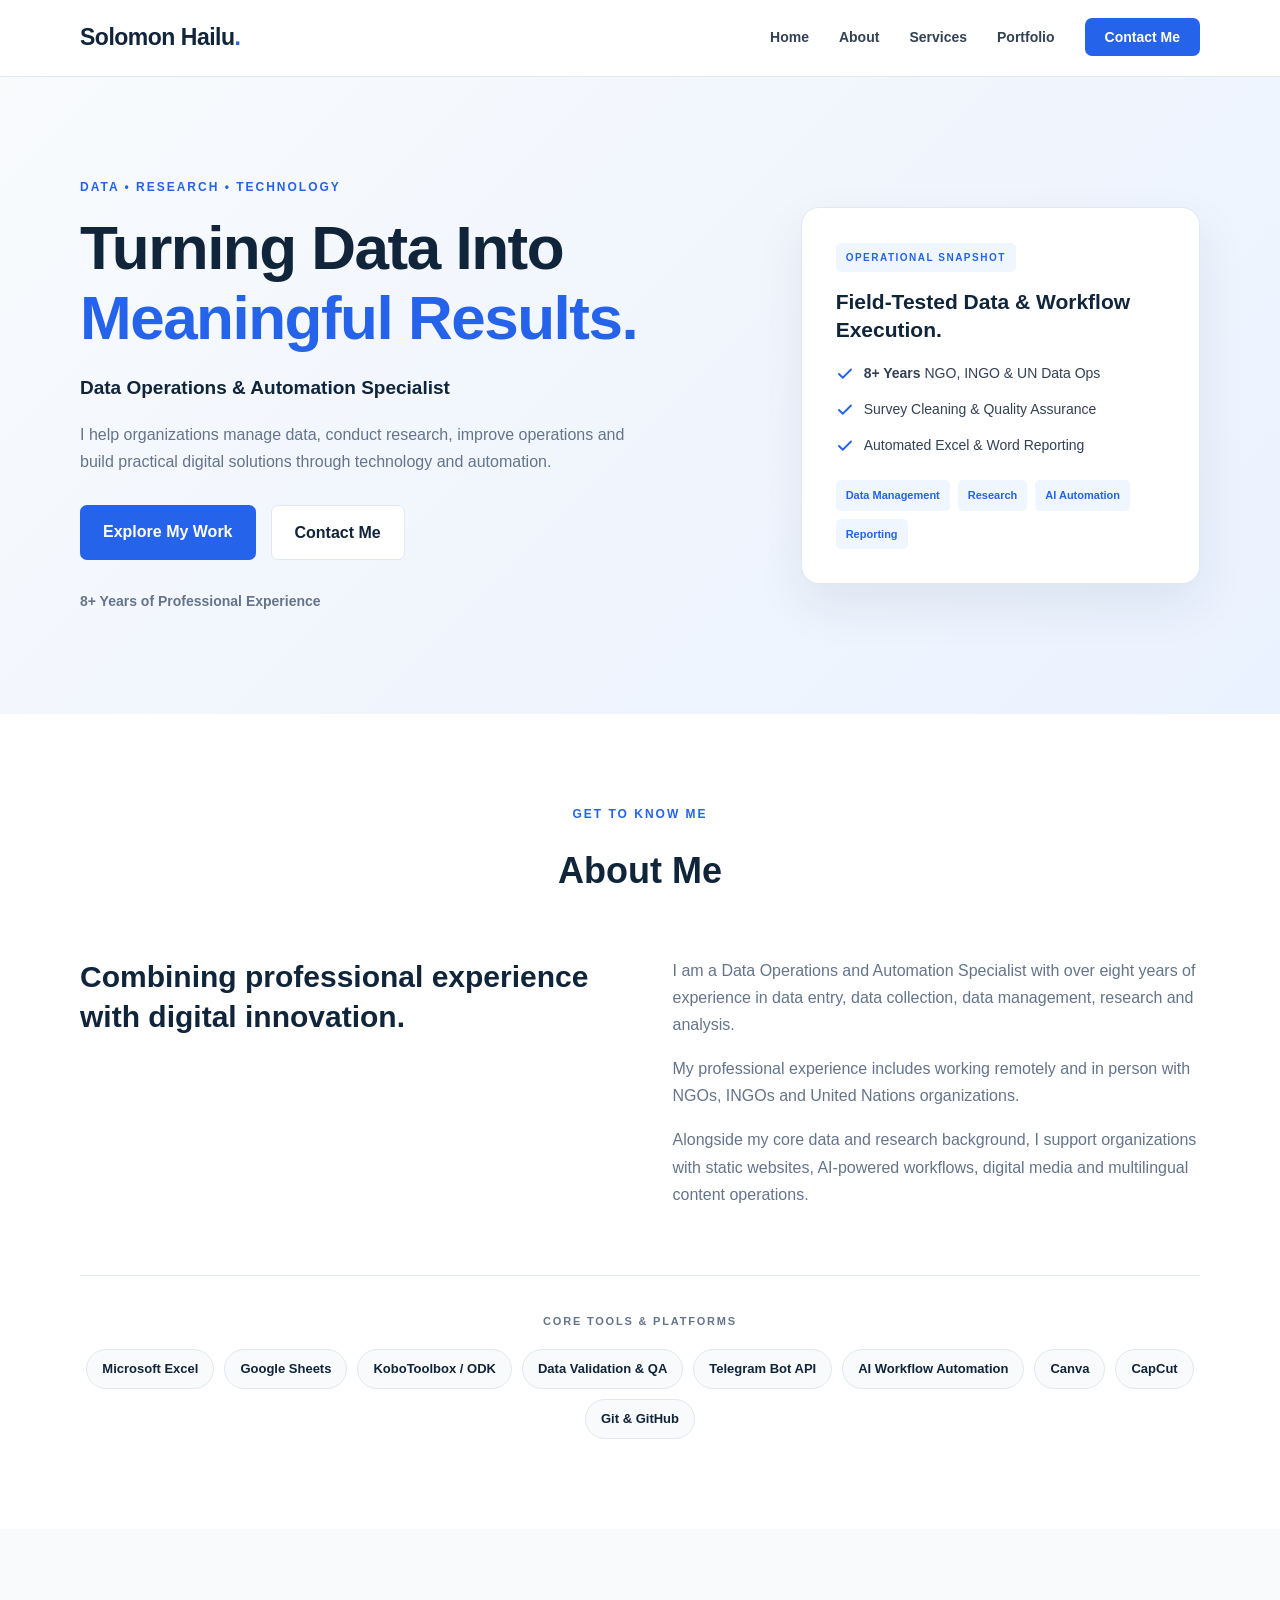
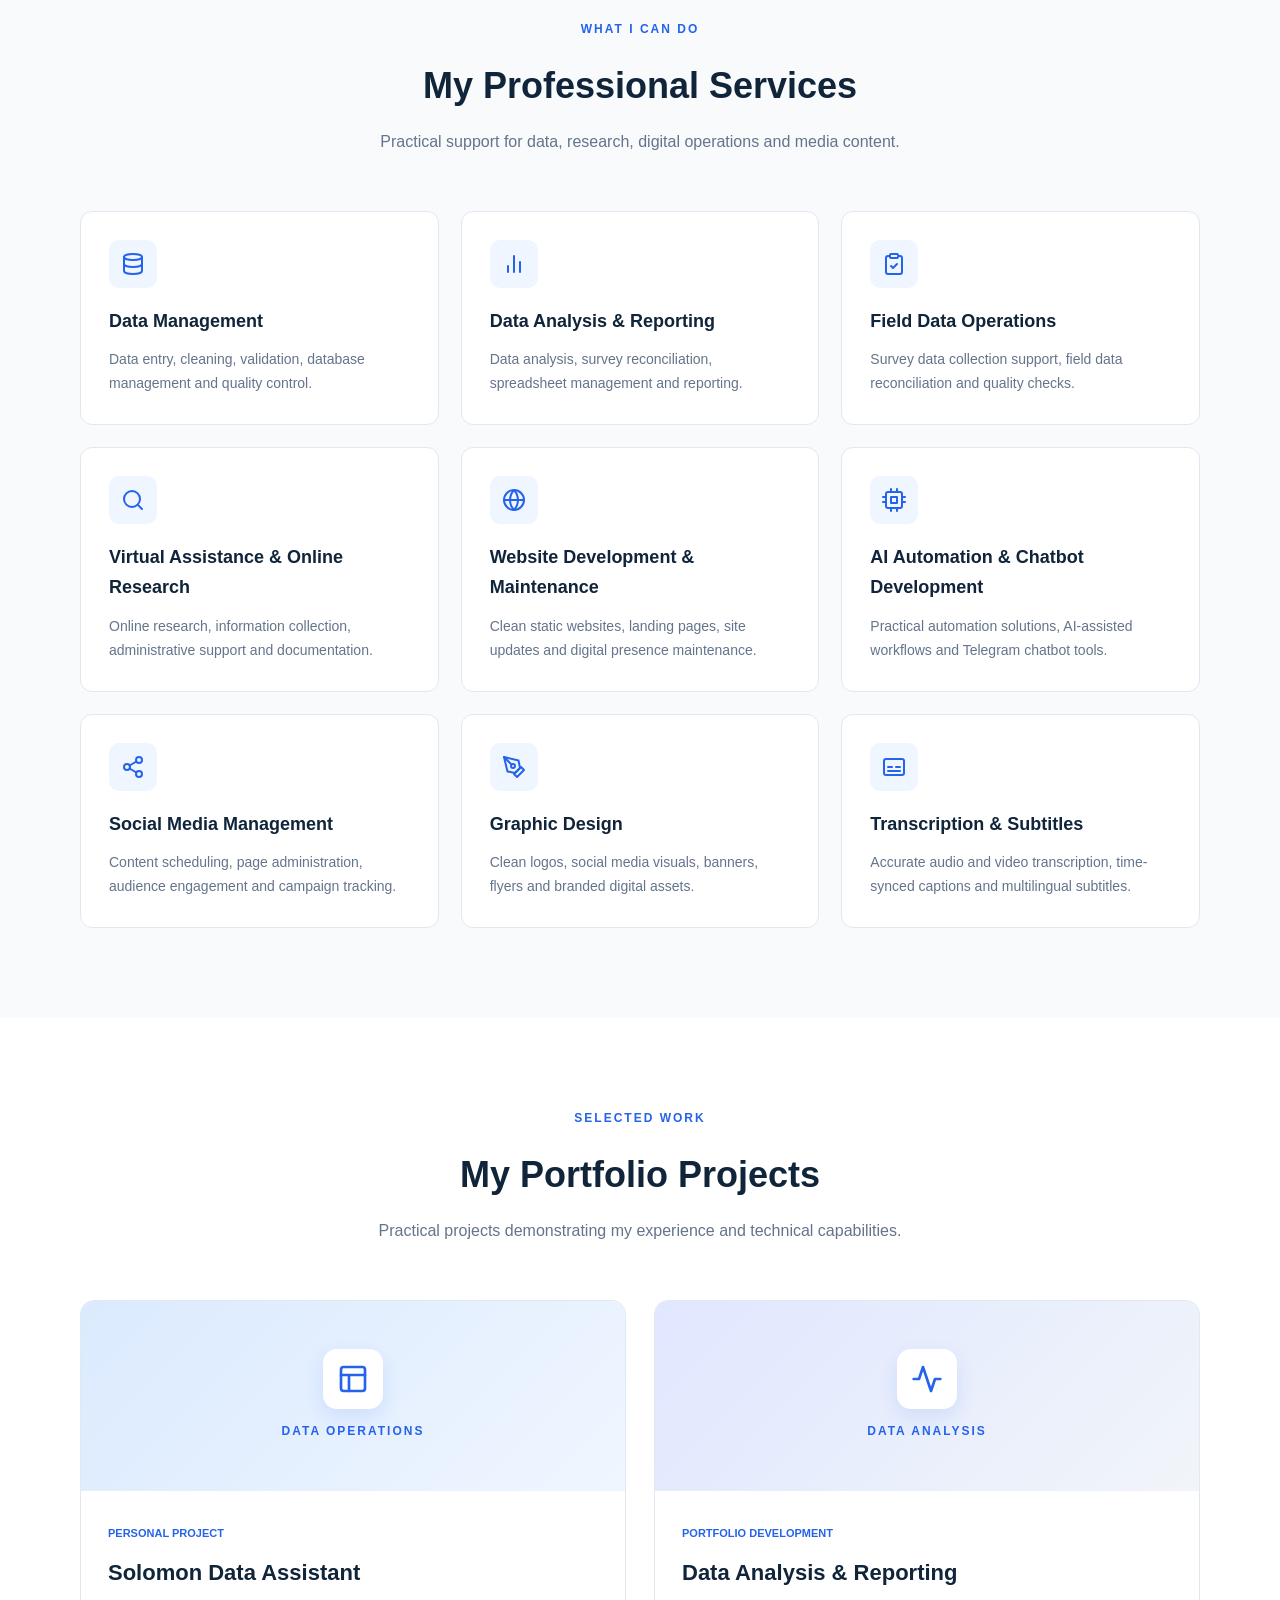
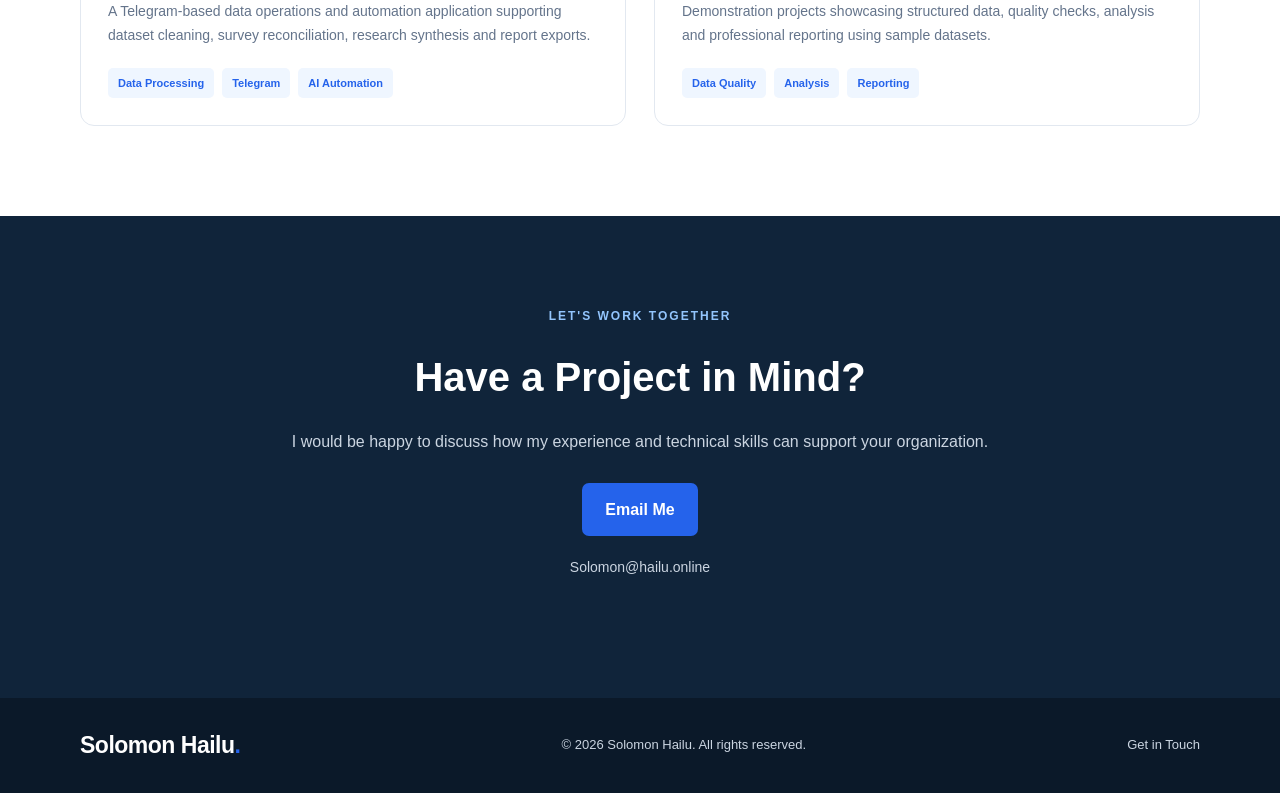
==== index.html @ 4f54c9e9 "Update brand logo to Solomon Hailu and expand Services to 3x3 grid" ====
<!DOCTYPE html>
<html lang="en">
<head>
    <meta charset="UTF-8">
    <meta name="viewport" content="width=device-width, initial-scale=1.0">

    <meta name="description" content="Professional portfolio of Solomon Hailu, a Data Operations and Automation Specialist with over 8 years of experience in data management, research, analysis and automation.">

    <title>Solomon Hailu | Data Operations &amp; Automation Specialist</title>

    <link rel="stylesheet" href="style.css">
</head>

<body>

    <!-- Navigation -->
    <header class="header">
        <nav class="navbar container">
            <a href="#home" class="logo">Solomon Hailu<span>.</span></a>

            <ul class="nav-links">
                <li><a href="#home">Home</a></li>
                <li><a href="#about">About</a></li>
                <li><a href="#services">Services</a></li>
                <li><a href="#portfolio">Portfolio</a></li>
                <li><a href="#contact" class="nav-contact">Contact Me</a></li>
            </ul>
        </nav>
    </header>

    <main>

        <!-- Hero Section -->
        <section id="home" class="hero">
            <div class="container hero-content">

                <div class="hero-text">
                    <p class="eyebrow">DATA • RESEARCH • TECHNOLOGY</p>

                    <h1>
                        Turning Data Into
                        <span>Meaningful Results.</span>
                    </h1>

                    <h2>Data Operations &amp; Automation Specialist</h2>

                    <p class="hero-description">
                        I help organizations manage data, conduct research,
                        improve operations and build practical digital
                        solutions through technology and automation.
                    </p>

                    <div class="hero-buttons">
                        <a href="#portfolio" class="btn btn-primary">
                            Explore My Work
                        </a>

                        <a href="#contact" class="btn btn-outline">
                            Contact Me
                        </a>
                    </div>

                    <p class="experience-note">
                        8+ Years of Professional Experience
                    </p>
                </div>

                <div class="hero-card">
                    <div class="hero-card-badge">OPERATIONAL SNAPSHOT</div>
                    <h3>Field-Tested Data &amp; Workflow Execution.</h3>

                    <ul class="hero-highlights">
                        <li>
                            <svg width="18" height="18" viewBox="0 0 24 24" fill="none" stroke="currentColor" stroke-width="2.5" stroke-linecap="round" stroke-linejoin="round"><polyline points="20 6 9 17 4 12"></polyline></svg>
                            <span><strong>8+ Years</strong> NGO, INGO &amp; UN Data Ops</span>
                        </li>
                        <li>
                            <svg width="18" height="18" viewBox="0 0 24 24" fill="none" stroke="currentColor" stroke-width="2.5" stroke-linecap="round" stroke-linejoin="round"><polyline points="20 6 9 17 4 12"></polyline></svg>
                            <span>Survey Cleaning &amp; Quality Assurance</span>
                        </li>
                        <li>
                            <svg width="18" height="18" viewBox="0 0 24 24" fill="none" stroke="currentColor" stroke-width="2.5" stroke-linecap="round" stroke-linejoin="round"><polyline points="20 6 9 17 4 12"></polyline></svg>
                            <span>Automated Excel &amp; Word Reporting</span>
                        </li>
                    </ul>

                    <div class="hero-card-tags">
                        <span>Data Management</span>
                        <span>Research</span>
                        <span>AI Automation</span>
                        <span>Reporting</span>
                    </div>
                </div>

            </div>
        </section>

        <!-- About Section -->
        <section id="about" class="section">
            <div class="container">

                <div class="section-heading">
                    <p class="eyebrow">GET TO KNOW ME</p>
                    <h2>About Me</h2>
                </div>

                <div class="about-content">
                    <div>
                        <h3>
                            Combining professional experience
                            with digital innovation.
                        </h3>
                    </div>

                    <div>
                        <p>
                            I am a Data Operations and Automation Specialist
                            with over eight years of experience in data entry,
                            data collection, data management, research and
                            analysis.
                        </p>

                        <p>
                            My professional experience includes working
                            remotely and in person with NGOs, INGOs and
                            United Nations organizations.
                        </p>

                        <p>
                            Alongside my core data and research background,
                            I support organizations with static websites,
                            AI-powered workflows, digital media and
                            multilingual content operations.
                        </p>
                    </div>
                </div>

                <!-- Tools & Platforms Strip -->
                <div class="tools-strip">
                    <p class="tools-label">CORE TOOLS &amp; PLATFORMS</p>
                    <div class="tools-list">
                        <span>Microsoft Excel</span>
                        <span>Google Sheets</span>
                        <span>KoboToolbox / ODK</span>
                        <span>Data Validation &amp; QA</span>
                        <span>Telegram Bot API</span>
                        <span>AI Workflow Automation</span>
                        <span>Canva</span>
                        <span>CapCut</span>
                        <span>Git &amp; GitHub</span>
                    </div>
                </div>

            </div>
        </section>

        <!-- Services Section -->
        <section id="services" class="section section-light">
            <div class="container">

                <div class="section-heading">
                    <p class="eyebrow">WHAT I CAN DO</p>
                    <h2>My Professional Services</h2>
                    <p>
                        Practical support for data, research,
                        digital operations and media content.
                    </p>
                </div>

                <div class="services-grid">

                    <!-- Row 1: Core Data & Field Operations -->
                    <article class="service-card">
                        <div class="service-icon">
                            <svg width="24" height="24" viewBox="0 0 24 24" fill="none" stroke="currentColor" stroke-width="2" stroke-linecap="round" stroke-linejoin="round"><ellipse cx="12" cy="5" rx="9" ry="3"></ellipse><path d="M21 12c0 1.66-4 3-9 3s-9-1.34-9-3"></path><path d="M3 5v14c0 1.66 4 3 9 3s9-1.34 9-3V5"></path></svg>
                        </div>
                        <h3>Data Management</h3>
                        <p>
                            Data entry, cleaning, validation,
                            database management and quality control.
                        </p>
                    </article>

                    <article class="service-card">
                        <div class="service-icon">
                            <svg width="24" height="24" viewBox="0 0 24 24" fill="none" stroke="currentColor" stroke-width="2" stroke-linecap="round" stroke-linejoin="round"><line x1="18" y1="20" x2="18" y2="10"></line><line x1="12" y1="20" x2="12" y2="4"></line><line x1="6" y1="20" x2="6" y2="14"></line></svg>
                        </div>
                        <h3>Data Analysis &amp; Reporting</h3>
                        <p>
                            Data analysis, survey reconciliation,
                            spreadsheet management and reporting.
                        </p>
                    </article>

                    <article class="service-card">
                        <div class="service-icon">
                            <svg width="24" height="24" viewBox="0 0 24 24" fill="none" stroke="currentColor" stroke-width="2" stroke-linecap="round" stroke-linejoin="round"><path d="M16 4h2a2 2 0 0 1 2 2v14a2 2 0 0 1-2 2H6a2 2 0 0 1-2-2V6a2 2 0 0 1 2-2h2"></path><rect x="8" y="2" width="8" height="4" rx="1" ry="1"></rect><path d="M9 14l2 2 4-4"></path></svg>
                        </div>
                        <h3>Field Data Operations</h3>
                        <p>
                            Survey data collection support,
                            field data reconciliation and quality checks.
                        </p>
                    </article>

                    <!-- Row 2: Virtual Operations, Web & AI -->
                    <article class="service-card">
                        <div class="service-icon">
                            <svg width="24" height="24" viewBox="0 0 24 24" fill="none" stroke="currentColor" stroke-width="2" stroke-linecap="round" stroke-linejoin="round"><circle cx="11" cy="11" r="8"></circle><line x1="21" y1="21" x2="16.65" y2="16.65"></line></svg>
                        </div>
                        <h3>Virtual Assistance &amp; Online Research</h3>
                        <p>
                            Online research, information collection,
                            administrative support and documentation.
                        </p>
                    </article>

                    <article class="service-card">
                        <div class="service-icon">
                            <svg width="24" height="24" viewBox="0 0 24 24" fill="none" stroke="currentColor" stroke-width="2" stroke-linecap="round" stroke-linejoin="round"><circle cx="12" cy="12" r="10"></circle><line x1="2" y1="12" x2="22" y2="12"></line><path d="M12 2a15.3 15.3 0 0 1 4 10 15.3 15.3 0 0 1-4 10 15.3 15.3 0 0 1-4-10 15.3 15.3 0 0 1 4-10z"></path></svg>
                        </div>
                        <h3>Website Development &amp; Maintenance</h3>
                        <p>
                            Clean static websites, landing pages,
                            site updates and digital presence maintenance.
                        </p>
                    </article>

                    <article class="service-card">
                        <div class="service-icon">
                            <svg width="24" height="24" viewBox="0 0 24 24" fill="none" stroke="currentColor" stroke-width="2" stroke-linecap="round" stroke-linejoin="round"><rect x="4" y="4" width="16" height="16" rx="2" ry="2"></rect><rect x="9" y="9" width="6" height="6"></rect><line x1="9" y1="1" x2="9" y2="4"></line><line x1="15" y1="1" x2="15" y2="4"></line><line x1="9" y1="20" x2="9" y2="23"></line><line x1="15" y1="20" x2="15" y2="23"></line><line x1="20" y1="9" x2="23" y2="9"></line><line x1="20" y1="14" x2="23" y2="14"></line><line x1="1" y1="9" x2="4" y2="9"></line><line x1="1" y1="14" x2="4" y2="14"></line></svg>
                        </div>
                        <h3>AI Automation &amp; Chatbot Development</h3>
                        <p>
                            Practical automation solutions,
                            AI-assisted workflows and Telegram chatbot tools.
                        </p>
                    </article>

                    <!-- Row 3: Digital Content & Media Support -->
                    <article class="service-card">
                        <div class="service-icon">
                            <svg width="24" height="24" viewBox="0 0 24 24" fill="none" stroke="currentColor" stroke-width="2" stroke-linecap="round" stroke-linejoin="round"><circle cx="18" cy="5" r="3"></circle><circle cx="6" cy="12" r="3"></circle><circle cx="18" cy="19" r="3"></circle><line x1="8.59" y1="13.51" x2="15.42" y2="17.49"></line><line x1="15.41" y1="6.51" x2="8.59" y2="10.49"></line></svg>
                        </div>
                        <h3>Social Media Management</h3>
                        <p>
                            Content scheduling, page administration,
                            audience engagement and campaign tracking.
                        </p>
                    </article>

                    <article class="service-card">
                        <div class="service-icon">
                            <svg width="24" height="24" viewBox="0 0 24 24" fill="none" stroke="currentColor" stroke-width="2" stroke-linecap="round" stroke-linejoin="round"><path d="M12 19l7-7 3 3-7 7-3-3z"></path><path d="M18 13l-1.5-7.5L2 2l3.5 14.5L13 18l5-5z"></path><path d="M2 2l7.586 7.586"></path><circle cx="11" cy="11" r="2"></circle></svg>
                        </div>
                        <h3>Graphic Design</h3>
                        <p>
                            Clean logos, social media visuals, banners,
                            flyers and branded digital assets.
                        </p>
                    </article>

                    <article class="service-card">
                        <div class="service-icon">
                            <svg width="24" height="24" viewBox="0 0 24 24" fill="none" stroke="currentColor" stroke-width="2" stroke-linecap="round" stroke-linejoin="round"><rect x="2" y="4" width="20" height="16" rx="2" ry="2"></rect><line x1="6" y1="12" x2="10" y2="12"></line><line x1="14" y1="12" x2="18" y2="12"></line><line x1="6" y1="16" x2="18" y2="16"></line></svg>
                        </div>
                        <h3>Transcription &amp; Subtitles</h3>
                        <p>
                            Accurate audio and video transcription,
                            time-synced captions and multilingual subtitles.
                        </p>
                    </article>

                </div>
            </div>
        </section>

        <!-- Portfolio Section -->
        <section id="portfolio" class="section">
            <div class="container">

                <div class="section-heading">
                    <p class="eyebrow">SELECTED WORK</p>
                    <h2>My Portfolio Projects</h2>
                    <p>
                        Practical projects demonstrating my
                        experience and technical capabilities.
                    </p>
                </div>

                <div class="portfolio-grid">

                    <article class="project-card">
                        <div class="project-visual">
                            <div class="project-visual-icon">
                                <svg width="32" height="32" viewBox="0 0 24 24" fill="none" stroke="currentColor" stroke-width="2" stroke-linecap="round" stroke-linejoin="round"><rect x="3" y="3" width="18" height="18" rx="2" ry="2"></rect><line x1="3" y1="9" x2="21" y2="9"></line><line x1="9" y1="21" x2="9" y2="9"></line></svg>
                            </div>
                            <p>DATA OPERATIONS</p>
                        </div>

                        <div class="project-info">
                            <span class="project-category">
                                Personal Project
                            </span>

                            <h3>Solomon Data Assistant</h3>

                            <p>
                                A Telegram-based data operations and
                                automation application supporting
                                dataset cleaning, survey reconciliation,
                                research synthesis and report exports.
                            </p>

                            <div class="project-tags">
                                <span>Data Processing</span>
                                <span>Telegram</span>
                                <span>AI Automation</span>
                            </div>
                        </div>
                    </article>

                    <article class="project-card">
                        <div class="project-visual project-visual-alt">
                            <div class="project-visual-icon">
                                <svg width="32" height="32" viewBox="0 0 24 24" fill="none" stroke="currentColor" stroke-width="2" stroke-linecap="round" stroke-linejoin="round"><polyline points="22 12 18 12 15 21 9 3 6 12 2 12"></polyline></svg>
                            </div>
                            <p>DATA ANALYSIS</p>
                        </div>

                        <div class="project-info">
                            <span class="project-category">
                                Portfolio Development
                            </span>

                            <h3>Data Analysis &amp; Reporting</h3>

                            <p>
                                Demonstration projects showcasing
                                structured data, quality checks,
                                analysis and professional reporting
                                using sample datasets.
                            </p>

                            <div class="project-tags">
                                <span>Data Quality</span>
                                <span>Analysis</span>
                                <span>Reporting</span>
                            </div>
                        </div>
                    </article>

                </div>
            </div>
        </section>

        <!-- Contact Section -->
        <section id="contact" class="contact-section">
            <div class="container contact-content">

                <p class="eyebrow">LET'S WORK TOGETHER</p>

                <h2>Have a Project in Mind?</h2>

                <p>
                    I would be happy to discuss how my experience
                    and technical skills can support your organization.
                </p>

                <a href="mailto:Solomon@hailu.online"
                   class="btn btn-primary">
                    Email Me
                </a>

                <p class="contact-email">
                    Solomon@hailu.online
                </p>

            </div>
        </section>

    </main>

    <!-- Footer -->
    <footer class="footer">
        <div class="container footer-content">

            <a href="#home" class="logo">Solomon Hailu<span>.</span></a>

            <p>
                © <span id="year"></span>
                Solomon Hailu. All rights reserved.
            </p>

            <a href="mailto:Solomon@hailu.online">
                Get in Touch
            </a>

        </div>
    </footer>

    <script src="script.js"></script>

</body>
</html>
---- style.css ----
/* =========================================
   SOLOMON HAILU - PROFESSIONAL PORTFOLIO
   ========================================= */

:root {
    --navy: #10243a;
    --blue: #2563eb;
    --light-blue: #eff6ff;
    --white: #ffffff;
    --background: #f8fafc;
    --text: #334155;
    --muted: #64748b;
    --border: #e2e8f0;
}

* {
    margin: 0;
    padding: 0;
    box-sizing: border-box;
}

html {
    scroll-behavior: smooth;
}

body {
    font-family: Arial, Helvetica, sans-serif;
    background: var(--white);
    color: var(--text);
    line-height: 1.7;
}

a {
    text-decoration: none;
    color: inherit;
}

.container {
    width: min(1120px, 90%);
    margin: auto;
}

/* Navigation */

.header {
    background: var(--white);
    border-bottom: 1px solid var(--border);
    position: sticky;
    top: 0;
    z-index: 100;
}

.navbar {
    min-height: 76px;
    display: flex;
    align-items: center;
    justify-content: space-between;
}

.logo {
    font-size: 23px; letter-spacing: -0.5px; white-space: nowrap;
    font-weight: 800;
    color: var(--navy);
}

.logo span {
    color: var(--blue);
}

.nav-links {
    display: flex;
    align-items: center;
    gap: 30px;
    list-style: none;
    font-size: 14px;
    font-weight: 600;
}

.nav-links a:hover {
    color: var(--blue);
}

.nav-contact {
    background: var(--blue);
    color: white !important;
    padding: 11px 20px;
    border-radius: 7px;
}

/* Hero */

.hero {
    background: linear-gradient(135deg, #f8fafc, #eaf2ff);
    padding: 100px 0;
}

.hero-content {
    display: grid;
    grid-template-columns: 1.25fr 0.75fr;
    align-items: center;
    gap: 55px;
}

.eyebrow {
    color: var(--blue);
    font-size: 12px;
    font-weight: 800;
    letter-spacing: 2px;
    margin-bottom: 16px;
}

.hero h1 {
    font-size: clamp(40px, 5vw, 62px);
    line-height: 1.12;
    color: var(--navy);
    margin-bottom: 20px;
    letter-spacing: -1.5px;
}

.hero h1 span {
    color: var(--blue);
    display: block;
}

.hero h2 {
    font-size: 19px;
    color: var(--navy);
    margin-bottom: 16px;
}

.hero-description {
    max-width: 570px;
    color: var(--muted);
    font-size: 16px;
}

.hero-buttons {
    display: flex;
    gap: 15px;
    margin: 30px 0;
    flex-wrap: wrap;
}

.btn {
    display: inline-block;
    padding: 13px 23px;
    border-radius: 7px;
    font-weight: 700;
    transition: 0.2s;
}

.btn-primary {
    background: var(--blue);
    color: white;
}

.btn-primary:hover {
    background: #1d4ed8;
    transform: translateY(-2px);
}

.btn-outline {
    border: 1px solid var(--border);
    color: var(--navy);
    background: white;
}

.btn-outline:hover {
    border-color: var(--blue);
    color: var(--blue);
}

.experience-note {
    color: var(--muted);
    font-size: 14px;
    font-weight: 700;
}

.hero-card {
    background: white;
    border: 1px solid var(--border);
    border-radius: 18px;
    padding: 34px;
    box-shadow: 0 20px 50px rgba(15, 35, 60, 0.08);
}

.hero-card-badge {
    display: inline-block;
    background: var(--light-blue);
    color: var(--blue);
    font-size: 10px;
    font-weight: 800;
    letter-spacing: 1.5px;
    padding: 6px 10px;
    border-radius: 5px;
    margin-bottom: 16px;
}

.hero-card h3 {
    color: var(--navy);
    font-size: 21px;
    line-height: 1.35;
    margin-bottom: 18px;
}

.hero-highlights {
    list-style: none;
    margin-bottom: 22px;
    display: flex;
    flex-direction: column;
    gap: 12px;
}

.hero-highlights li {
    display: flex;
    align-items: center;
    gap: 10px;
    font-size: 14px;
    color: var(--text);
}

.hero-highlights svg {
    color: var(--blue);
    flex-shrink: 0;
}

.hero-card-tags,
.project-tags {
    display: flex;
    gap: 8px;
    flex-wrap: wrap;
}

.hero-card-tags span,
.project-tags span {
    background: var(--light-blue);
    color: var(--blue);
    padding: 6px 10px;
    border-radius: 5px;
    font-size: 11px;
    font-weight: 700;
}

/* General sections */

.section {
    padding: 90px 0;
}

.section-light {
    background: var(--background);
}

.section-heading {
    text-align: center;
    max-width: 650px;
    margin: 0 auto 55px;
}

.section-heading h2 {
    color: var(--navy);
    font-size: 36px;
    margin-bottom: 12px;
}

.section-heading > p:last-child {
    color: var(--muted);
}

/* About & Tools Strip */

.about-content {
    display: grid;
    grid-template-columns: 1fr 1fr;
    gap: 65px;
}

.about-content h3 {
    color: var(--navy);
    font-size: 30px;
    line-height: 1.35;
}

.about-content p {
    color: var(--muted);
    margin-bottom: 17px;
}

.tools-strip {
    margin-top: 50px;
    padding-top: 36px;
    border-top: 1px solid var(--border);
    text-align: center;
}

.tools-label {
    color: var(--muted);
    font-size: 11px;
    font-weight: 800;
    letter-spacing: 1.8px;
    margin-bottom: 18px;
}

.tools-list {
    display: flex;
    justify-content: center;
    flex-wrap: wrap;
    gap: 10px;
}

.tools-list span {
    background: var(--background);
    border: 1px solid var(--border);
    color: var(--navy);
    font-size: 13px;
    font-weight: 600;
    padding: 8px 15px;
    border-radius: 999px;
}

/* Services */

.services-grid {
    display: grid;
    grid-template-columns: repeat(3, 1fr);
    gap: 22px;
}

.service-card {
    background: white;
    border: 1px solid var(--border);
    border-radius: 12px;
    padding: 28px;
    transition: 0.25s;
}

.service-card:hover {
    transform: translateY(-5px);
    box-shadow: 0 12px 30px rgba(15, 35, 60, 0.07);
    border-color: #bfdbfe;
}

.service-icon {
    width: 48px;
    height: 48px;
    border-radius: 10px;
    background: var(--light-blue);
    color: var(--blue);
    display: flex;
    align-items: center;
    justify-content: center;
    margin-bottom: 18px;
}

.service-card h3 {
    color: var(--navy);
    font-size: 18px;
    margin-bottom: 12px;
}

.service-card p {
    color: var(--muted);
    font-size: 14px;
}

/* Portfolio */

.portfolio-grid {
    display: grid;
    grid-template-columns: repeat(2, 1fr);
    gap: 28px;
}

.project-card {
    border: 1px solid var(--border);
    border-radius: 14px;
    overflow: hidden;
    background: white;
    transition: 0.25s;
}

.project-card:hover {
    transform: translateY(-5px);
    box-shadow: 0 15px 35px rgba(15, 35, 60, 0.08);
}

.project-visual {
    min-height: 190px;
    background: linear-gradient(135deg, #dbeafe, #eff6ff);
    display: flex;
    align-items: center;
    justify-content: center;
    flex-direction: column;
    gap: 12px;
    color: var(--blue);
}

.project-visual-icon {
    width: 60px;
    height: 60px;
    border-radius: 14px;
    background: white;
    color: var(--blue);
    display: flex;
    align-items: center;
    justify-content: center;
    box-shadow: 0 8px 20px rgba(37, 99, 235, 0.12);
}

.project-visual p {
    font-size: 12px;
    font-weight: 800;
    letter-spacing: 2px;
}

.project-visual-alt {
    background: linear-gradient(135deg, #e0e7ff, #f1f5f9);
}

.project-info {
    padding: 27px;
}

.project-category {
    color: var(--blue);
    font-size: 11px;
    font-weight: 800;
    text-transform: uppercase;
}

.project-info h3 {
    color: var(--navy);
    font-size: 22px;
    margin: 9px 0;
}

.project-info > p {
    color: var(--muted);
    font-size: 14px;
    margin-bottom: 20px;
}

/* Contact */

.contact-section {
    background: var(--navy);
    padding: 90px 0;
    text-align: center;
}

.contact-content {
    max-width: 700px;
}

.contact-section h2 {
    color: white;
    font-size: 40px;
    margin-bottom: 17px;
}

.contact-section .eyebrow {
    color: #93c5fd;
}

.contact-section p:not(.eyebrow) {
    color: #cbd5e1;
    margin-bottom: 28px;
}

.contact-email {
    margin-top: 20px;
    font-size: 14px;
}

/* Footer */

.footer {
    background: #0b1929;
    padding: 28px 0;
    color: #cbd5e1;
}

.footer-content {
    display: flex;
    align-items: center;
    justify-content: space-between;
    gap: 20px;
    flex-wrap: wrap;
}

.footer .logo {
    color: white;
}

.footer p,
.footer a:not(.logo) {
    font-size: 13px;
}

/* Responsive design */

@media (max-width: 850px) {

    .hero-content {
        grid-template-columns: 1fr;
        gap: 40px;
    }

    .about-content {
        grid-template-columns: 1fr;
        gap: 25px;
    }

    .services-grid {
        grid-template-columns: repeat(2, 1fr);
    }

}

@media (max-width: 600px) {

    .navbar {
        flex-direction: column;
        padding: 18px 0;
        gap: 15px;
    }

    .nav-links {
        gap: 14px;
        flex-wrap: wrap;
        justify-content: center;
        font-size: 12px;
    }

    .hero {
        padding: 70px 0;
    }

    .hero h1 {
        font-size: 42px;
    }

    .hero-card {
        padding: 25px;
    }

    .section {
        padding: 65px 0;
    }

    .section-heading h2 {
        font-size: 29px;
    }

    .services-grid,
    .portfolio-grid {
        grid-template-columns: 1fr;
    }

    .contact-section h2 {
        font-size: 31px;
    }

    .footer-content {
        flex-direction: column;
        text-align: center;
    }

}
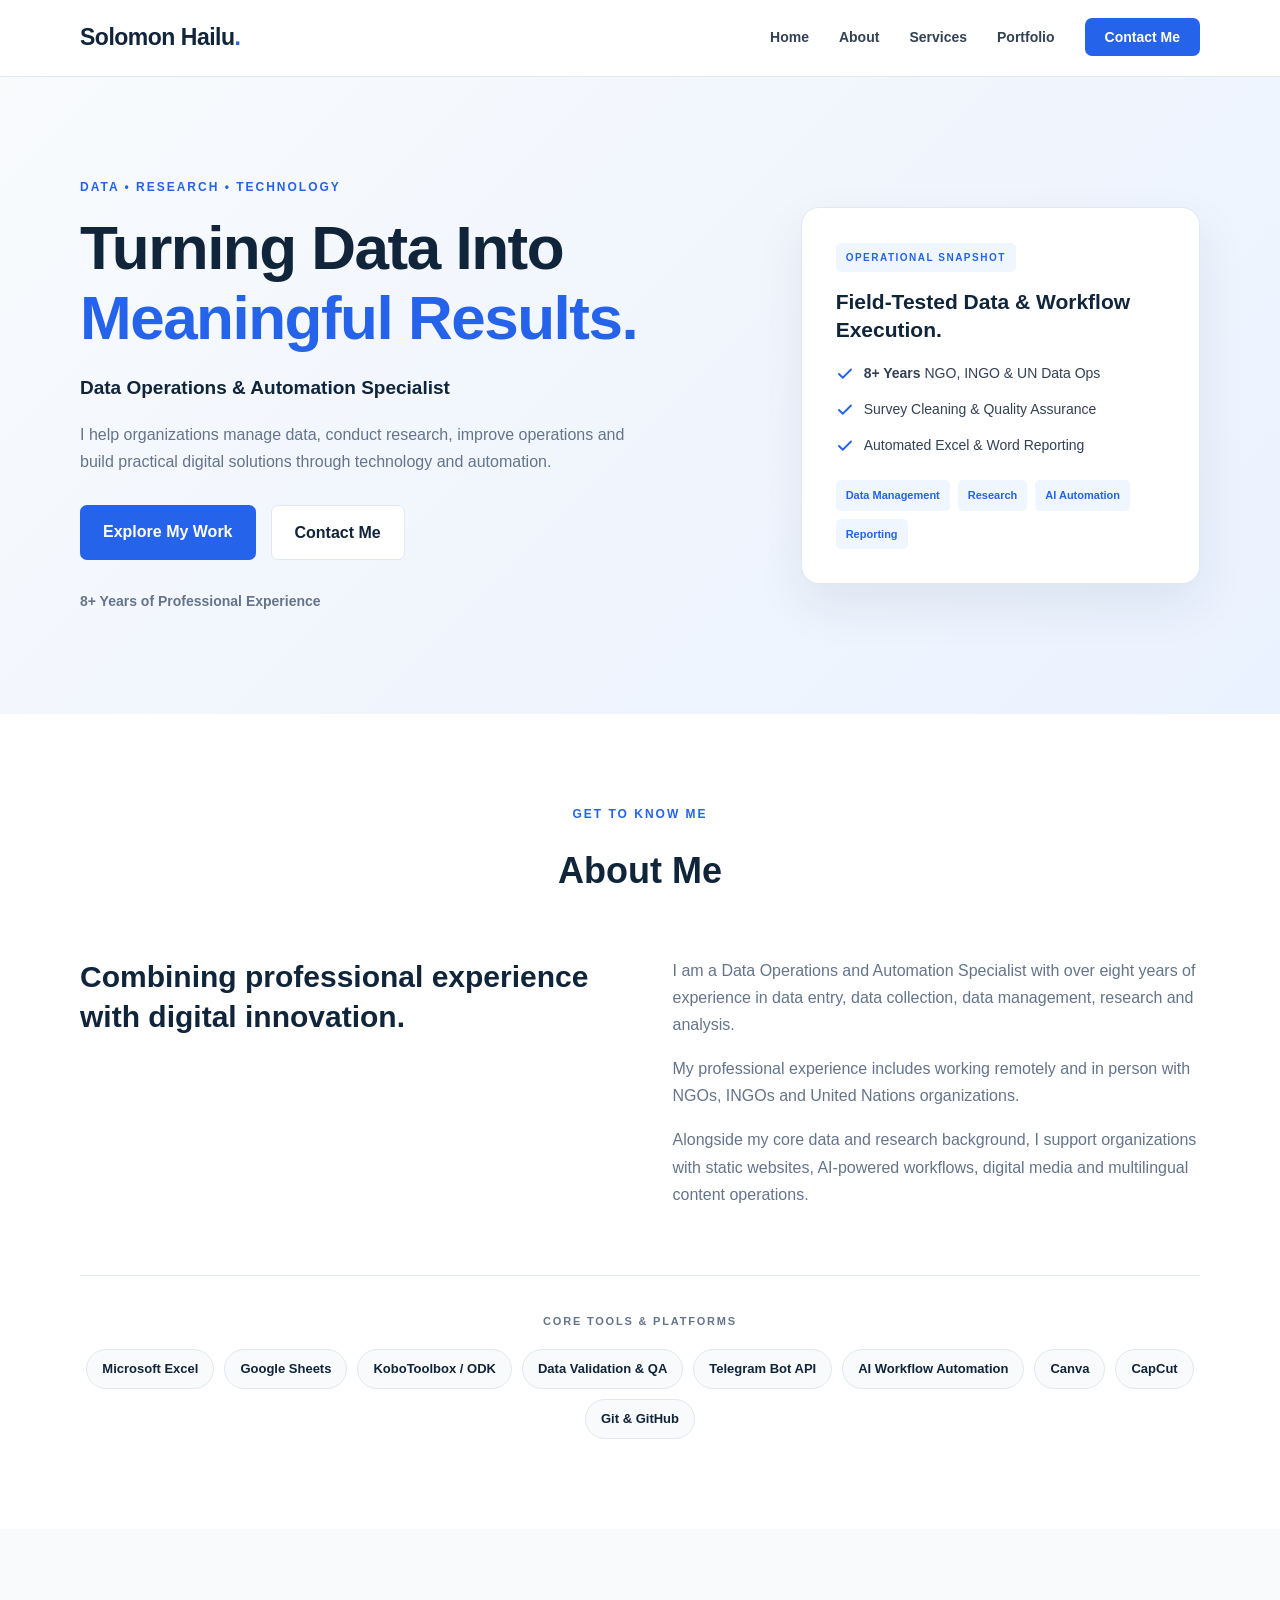
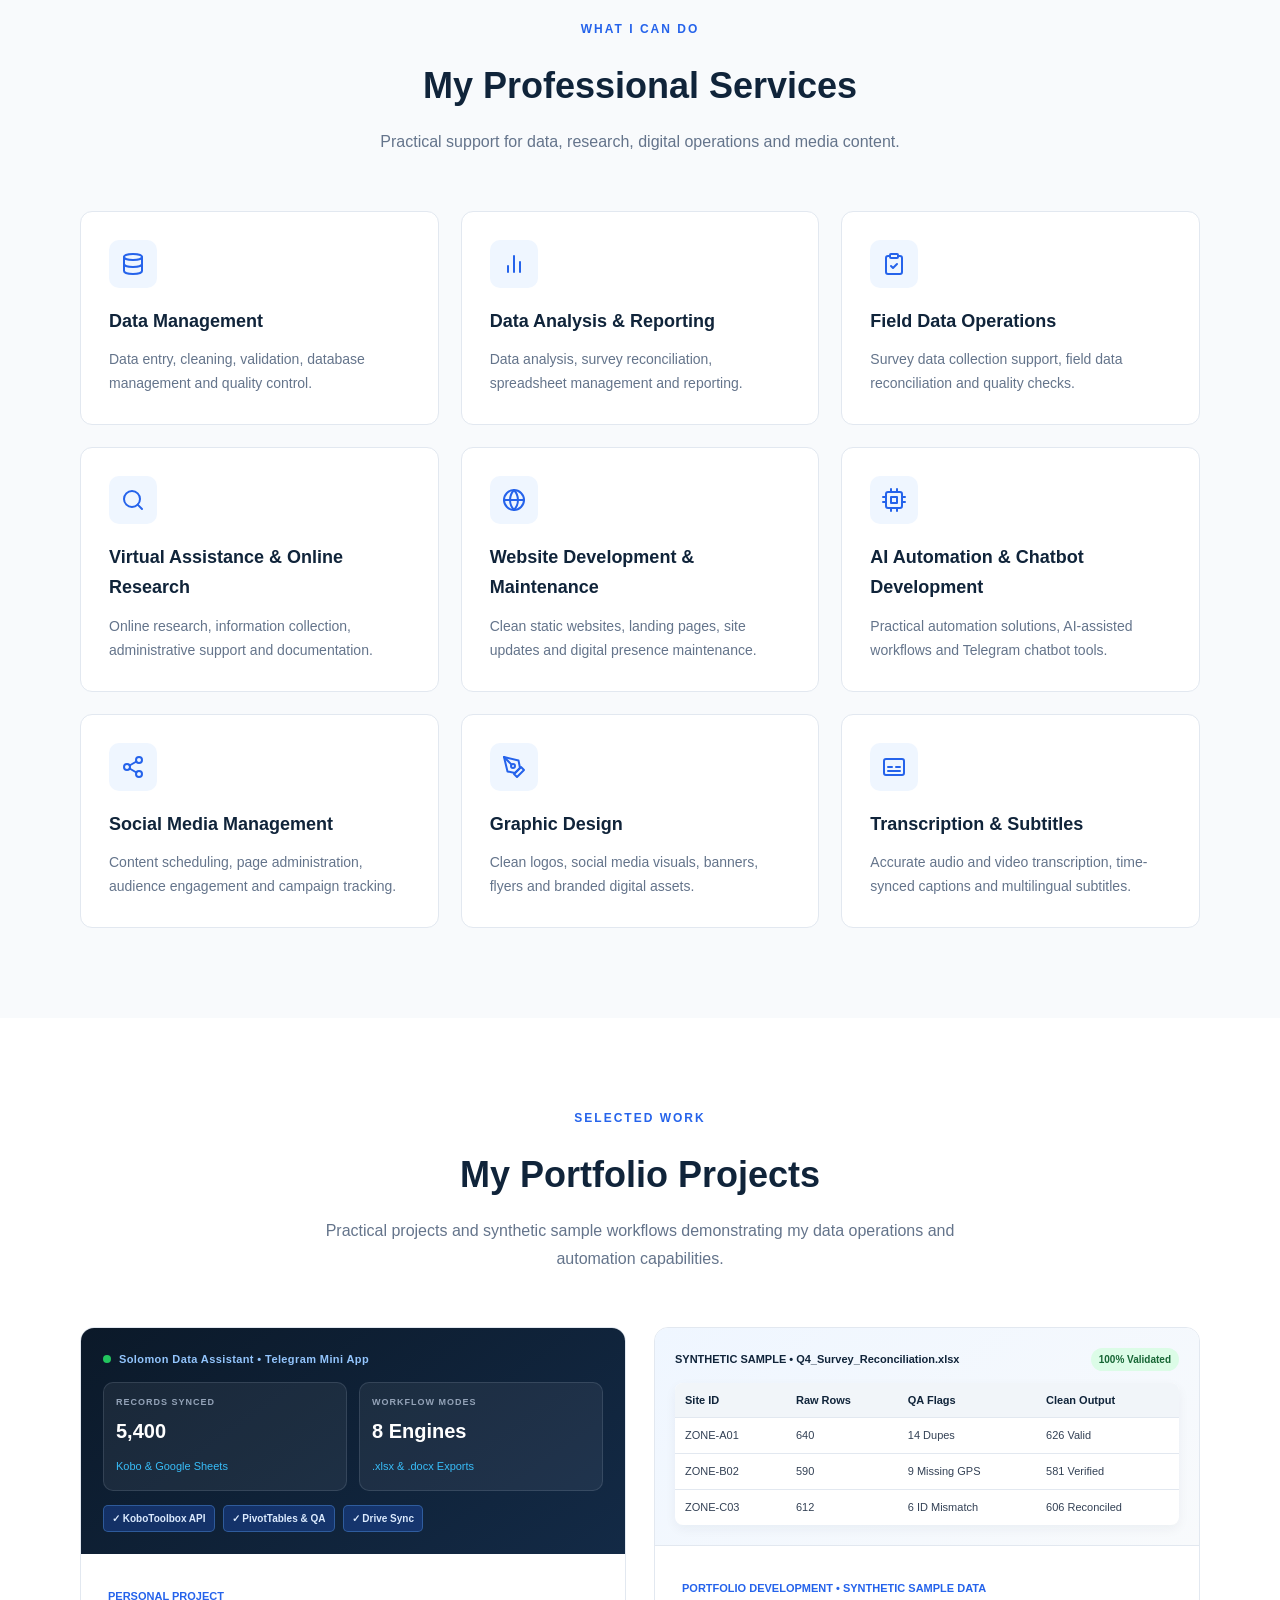
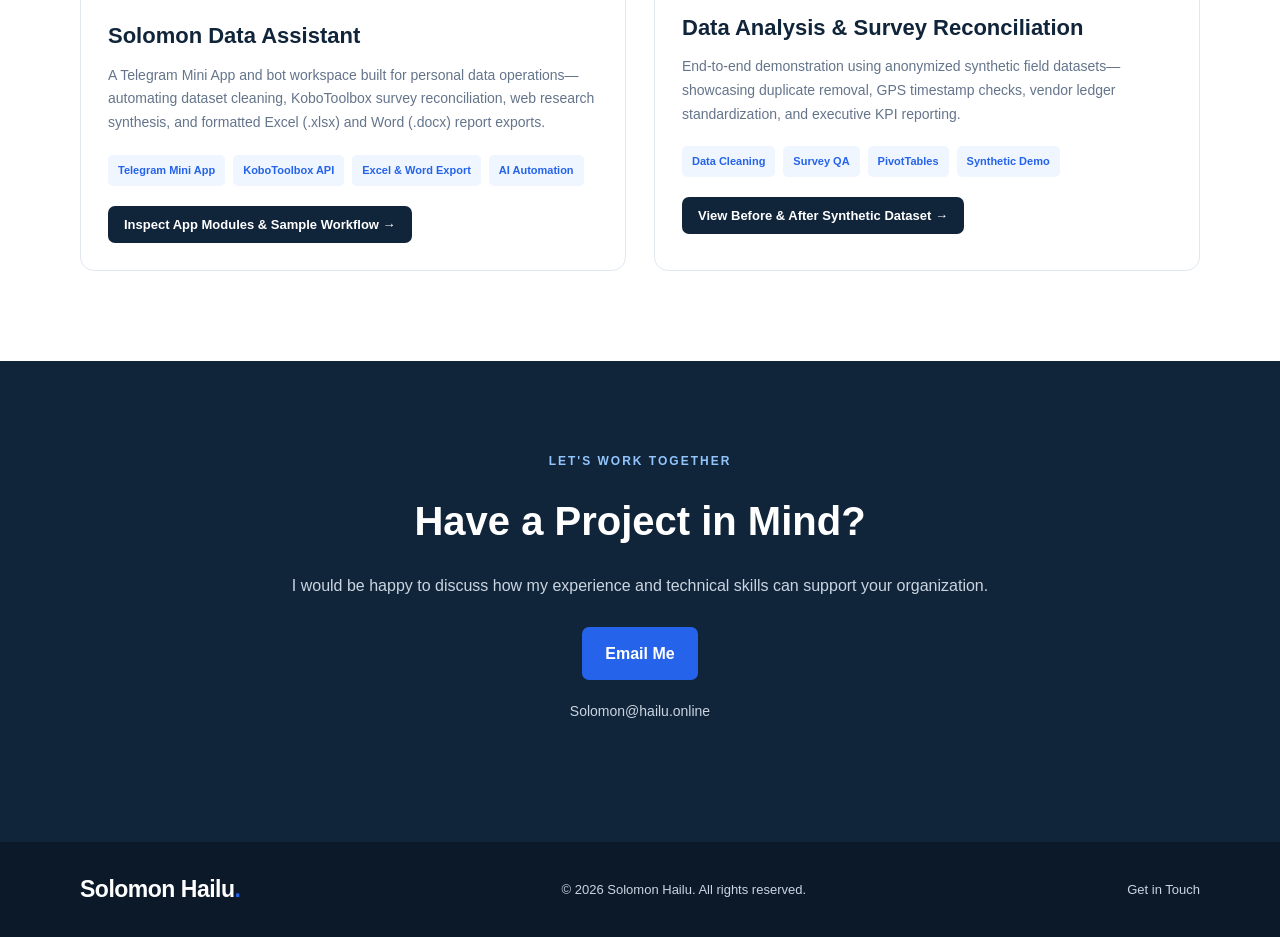
==== commit b7b81c4c: "Upgrade Option 2: Interactive portfolio previews and synthetic sample data modals" ====
--- a/index.html
+++ b/index.html
@@ -283,19 +283,37 @@
                     <p class="eyebrow">SELECTED WORK</p>
                     <h2>My Portfolio Projects</h2>
                     <p>
-                        Practical projects demonstrating my
-                        experience and technical capabilities.
+                        Practical projects and synthetic sample workflows
+                        demonstrating my data operations and automation capabilities.
                     </p>
                 </div>
 
                 <div class="portfolio-grid">
 
+                    <!-- Project 1: Solomon Data Assistant -->
                     <article class="project-card">
-                        <div class="project-visual">
-                            <div class="project-visual-icon">
-                                <svg width="32" height="32" viewBox="0 0 24 24" fill="none" stroke="currentColor" stroke-width="2" stroke-linecap="round" stroke-linejoin="round"><rect x="3" y="3" width="18" height="18" rx="2" ry="2"></rect><line x1="3" y1="9" x2="21" y2="9"></line><line x1="9" y1="21" x2="9" y2="9"></line></svg>
+                        <div class="project-preview-dark">
+                            <div class="mini-ui-header">
+                                <span class="mini-ui-dot"></span>
+                                <span class="mini-ui-title">Solomon Data Assistant • Telegram Mini App</span>
                             </div>
-                            <p>DATA OPERATIONS</p>
+                            <div class="mini-ui-kpis">
+                                <div class="mini-kpi">
+                                    <small>RECORDS SYNCED</small>
+                                    <strong>5,400</strong>
+                                    <span>Kobo &amp; Google Sheets</span>
+                                </div>
+                                <div class="mini-kpi">
+                                    <small>WORKFLOW MODES</small>
+                                    <strong>8 Engines</strong>
+                                    <span>.xlsx &amp; .docx Exports</span>
+                                </div>
+                            </div>
+                            <div class="mini-ui-bar">
+                                <span>✓ KoboToolbox API</span>
+                                <span>✓ PivotTables &amp; QA</span>
+                                <span>✓ Drive Sync</span>
+                            </div>
                         </div>
 
                         <div class="project-info">
@@ -306,47 +324,87 @@
                             <h3>Solomon Data Assistant</h3>
 
                             <p>
-                                A Telegram-based data operations and
-                                automation application supporting
-                                dataset cleaning, survey reconciliation,
-                                research synthesis and report exports.
+                                A Telegram Mini App and bot workspace built for personal
+                                data operations—automating dataset cleaning, KoboToolbox
+                                survey reconciliation, web research synthesis, and formatted
+                                Excel (.xlsx) and Word (.docx) report exports.
                             </p>
 
                             <div class="project-tags">
-                                <span>Data Processing</span>
-                                <span>Telegram</span>
+                                <span>Telegram Mini App</span>
+                                <span>KoboToolbox API</span>
+                                <span>Excel &amp; Word Export</span>
                                 <span>AI Automation</span>
                             </div>
-                        </div>
-                    </article>
-
+
+                            <button type="button" class="btn-case-study" data-modal="modal-sda">
+                                Inspect App Modules &amp; Sample Workflow →
+                            </button>
+                        </div>
+                    </article>
+
+                    <!-- Project 2: Data Analysis & Reporting (Synthetic Sample) -->
                     <article class="project-card">
-                        <div class="project-visual project-visual-alt">
-                            <div class="project-visual-icon">
-                                <svg width="32" height="32" viewBox="0 0 24 24" fill="none" stroke="currentColor" stroke-width="2" stroke-linecap="round" stroke-linejoin="round"><polyline points="22 12 18 12 15 21 9 3 6 12 2 12"></polyline></svg>
+                        <div class="project-preview-light">
+                            <div class="mini-sheet-header">
+                                <span>SYNTHETIC SAMPLE • Q4_Survey_Reconciliation.xlsx</span>
+                                <span class="badge-verified">100% Validated</span>
                             </div>
-                            <p>DATA ANALYSIS</p>
+                            <table class="mini-sheet-table">
+                                <thead>
+                                    <tr>
+                                        <th>Site ID</th>
+                                        <th>Raw Rows</th>
+                                        <th>QA Flags</th>
+                                        <th>Clean Output</th>
+                                    </tr>
+                                </thead>
+                                <tbody>
+                                    <tr>
+                                        <td>ZONE-A01</td>
+                                        <td>640</td>
+                                        <td>14 Dupes</td>
+                                        <td>626 Valid</td>
+                                    </tr>
+                                    <tr>
+                                        <td>ZONE-B02</td>
+                                        <td>590</td>
+                                        <td>9 Missing GPS</td>
+                                        <td>581 Verified</td>
+                                    </tr>
+                                    <tr>
+                                        <td>ZONE-C03</td>
+                                        <td>612</td>
+                                        <td>6 ID Mismatch</td>
+                                        <td>606 Reconciled</td>
+                                    </tr>
+                                </tbody>
+                            </table>
                         </div>
 
                         <div class="project-info">
                             <span class="project-category">
-                                Portfolio Development
+                                Portfolio Development • Synthetic Sample Data
                             </span>
 
-                            <h3>Data Analysis &amp; Reporting</h3>
+                            <h3>Data Analysis &amp; Survey Reconciliation</h3>
 
                             <p>
-                                Demonstration projects showcasing
-                                structured data, quality checks,
-                                analysis and professional reporting
-                                using sample datasets.
+                                End-to-end demonstration using anonymized synthetic field
+                                datasets—showcasing duplicate removal, GPS timestamp checks,
+                                vendor ledger standardization, and executive KPI reporting.
                             </p>
 
                             <div class="project-tags">
-                                <span>Data Quality</span>
-                                <span>Analysis</span>
-                                <span>Reporting</span>
+                                <span>Data Cleaning</span>
+                                <span>Survey QA</span>
+                                <span>PivotTables</span>
+                                <span>Synthetic Demo</span>
                             </div>
+
+                            <button type="button" class="btn-case-study" data-modal="modal-sample">
+                                View Before &amp; After Synthetic Dataset →
+                            </button>
                         </div>
                     </article>
 
@@ -399,6 +457,123 @@
         </div>
     </footer>
 
+    <!-- Modal 1: Solomon Data Assistant -->
+    <div id="modal-sda" class="modal-backdrop" aria-hidden="true">
+        <div class="modal-dialog" role="dialog" aria-labelledby="modal-sda-title">
+            <div class="modal-header">
+                <div>
+                    <span class="project-category">Personal Project • Synthetic Demo Metrics</span>
+                    <h3 id="modal-sda-title">Solomon Data Assistant — Architecture &amp; Modules</h3>
+                </div>
+                <button type="button" class="modal-close" aria-label="Close modal">&times;</button>
+            </div>
+            <div class="modal-body">
+                <p>
+                    <strong>Solomon Data Assistant</strong> is a personal Telegram Mini App and bot
+                    designed to streamline repetitive data operations, field survey checks, and
+                    executive reporting into a mobile-first workspace.
+                </p>
+
+                <div class="modal-grid">
+                    <div class="modal-box">
+                        <h4>1. Live Operational Dashboard</h4>
+                        <p>Tracks synced records across KoboToolbox Field API, Google Sheets Ledgers, and Google Forms Intake with 7-day throughput velocity metrics.</p>
+                    </div>
+                    <div class="modal-box">
+                        <h4>2. Multi-Mode Task Execution</h4>
+                        <p>Supports Data Cleaning &amp; PivotTables, Survey Data Sync (Kobo/ODK), Online Research Synthesis, Admin Word Reports, SQL Queries, and SPSS Codebooks.</p>
+                    </div>
+                    <div class="modal-box">
+                        <h4>3. Direct Data Connectors</h4>
+                        <p>Connects to KoboToolbox v2 endpoints and Google Sheets URLs to ingest raw rows, validate schemas, and sync clean outputs back to Google Drive.</p>
+                    </div>
+                    <div class="modal-box">
+                        <h4>4. Automated File Deliverables</h4>
+                        <p>Generates formatted <strong>.xlsx workbooks</strong> (with SUMIFS, XLOOKUP, and Pivot layouts) and <strong>.docx executive memos</strong> ready for download.</p>
+                    </div>
+                </div>
+
+                <!-- Optional real screenshot slots (auto-display once placed in assets/) -->
+                <div class="modal-screenshots" id="sda-screenshots-wrap" style="display:none;">
+                    <h4>Application Interface Previews</h4>
+                    <div class="screenshot-row">
+                        <img src="assets/sda-dashboard.jpg" alt="Solomon Data Assistant Live Dashboard" onerror="this.style.display='none'">
+                        <img src="assets/sda-tasks.jpg" alt="Solomon Data Assistant Task History" onerror="this.style.display='none'">
+                    </div>
+                </div>
+
+                <p class="modal-note">
+                    Note: Built and maintained as a personal productivity tool. All displayed figures and task runs use synthetic demonstration datasets.
+                </p>
+            </div>
+        </div>
+    </div>
+
+    <!-- Modal 2: Synthetic Data Cleaning & Reconciliation -->
+    <div id="modal-sample" class="modal-backdrop" aria-hidden="true">
+        <div class="modal-dialog" role="dialog" aria-labelledby="modal-sample-title">
+            <div class="modal-header">
+                <div>
+                    <span class="project-category">Portfolio Demonstration • 100% Synthetic Data</span>
+                    <h3 id="modal-sample-title">Field Survey &amp; Ledger Reconciliation Workflow</h3>
+                </div>
+                <button type="button" class="modal-close" aria-label="Close modal">&times;</button>
+            </div>
+            <div class="modal-body">
+                <p>
+                    This sample workflow demonstrates how raw field survey exports (<strong>1,842 synthetic rows</strong>)
+                    and monthly vendor ledgers (<strong>1,248 synthetic rows</strong>) are audited, standardized, and
+                    converted into decision-ready summaries.
+                </p>
+
+                <h4 class="modal-subhead">Before vs. After Quality Control (Synthetic Sample)</h4>
+                <div class="table-wrap">
+                    <table class="sample-compare-table">
+                        <thead>
+                            <tr>
+                                <th>Record ID</th>
+                                <th>Raw Field Entry (Before)</th>
+                                <th>Issue Detected</th>
+                                <th>Standardized Output (After)</th>
+                            </tr>
+                        </thead>
+                        <tbody>
+                            <tr>
+                                <td>HH-1042</td>
+                                <td><code>zone a / enum_04 / 2026-11-22 10:05</code></td>
+                                <td>Duplicate GPS timestamp within 2 mins</td>
+                                <td><code>ZONE-A01 | ENUM-04 | Flagged &amp; Verified</code></td>
+                            </tr>
+                            <tr>
+                                <td>VND-089</td>
+                                <td><code>"ethio telecom ltd." | ETB 14,500</code></td>
+                                <td>Inconsistent vendor naming across 12 rows</td>
+                                <td><code>Ethio Telecom | Cost Center: OPS-02</code></td>
+                            </tr>
+                            <tr>
+                                <td>HH-1109</td>
+                                <td><code>zone-b02 | household_size: 99</code></td>
+                                <td>Out-of-range outlier value</td>
+                                <td><code>ZONE-B02 | Verified via Enumerator Callback</code></td>
+                            </tr>
+                        </tbody>
+                    </table>
+                </div>
+
+                <div class="modal-grid">
+                    <div class="modal-box">
+                        <h4>Key QA Checks Applied</h4>
+                        <p>Duplicate ID detection, enumerator timestamp intervals, missing GPS coordinate flags, and standardized lookup codes.</p>
+                    </div>
+                    <div class="modal-box">
+                        <h4>Deliverables Produced</h4>
+                        <p>Clean master dataset (.xlsx), exception audit log for field supervisors, and a 2-page executive summary brief (.docx).</p>
+                    </div>
+                </div>
+            </div>
+        </div>
+    </div>
+
     <script src="script.js"></script>
 
 </body>
--- a/style.css
+++ b/style.css
@@ -567,3 +567,323 @@
     }
 
 }
+/* =========================================
+   OPTION 2: PORTFOLIO PREVIEWS & MODAL
+   ========================================= */
+
+.project-preview-dark {
+    background: linear-gradient(145deg, #0b1929, #132a46);
+    color: #f8fafc;
+    padding: 22px;
+    min-height: 215px;
+    display: flex;
+    flex-direction: column;
+    justify-content: space-between;
+    gap: 14px;
+}
+
+.mini-ui-header {
+    display: flex;
+    align-items: center;
+    gap: 8px;
+    font-size: 11px;
+    font-weight: 700;
+    color: #93c5fd;
+    letter-spacing: 0.4px;
+}
+
+.mini-ui-dot {
+    width: 8px;
+    height: 8px;
+    border-radius: 50%;
+    background: #22c55e;
+    display: inline-block;
+}
+
+.mini-ui-kpis {
+    display: grid;
+    grid-template-columns: 1fr 1fr;
+    gap: 12px;
+}
+
+.mini-kpi {
+    background: rgba(255, 255, 255, 0.06);
+    border: 1px solid rgba(148, 163, 184, 0.2);
+    border-radius: 10px;
+    padding: 12px;
+}
+
+.mini-kpi small {
+    display: block;
+    font-size: 9px;
+    font-weight: 700;
+    color: #94a3b8;
+    letter-spacing: 1px;
+}
+
+.mini-kpi strong {
+    display: block;
+    font-size: 20px;
+    color: #ffffff;
+    margin: 3px 0;
+}
+
+.mini-kpi span {
+    font-size: 11px;
+    color: #38bdf8;
+}
+
+.mini-ui-bar {
+    display: flex;
+    flex-wrap: wrap;
+    gap: 8px;
+}
+
+.mini-ui-bar span {
+    background: rgba(37, 99, 235, 0.28);
+    border: 1px solid rgba(96, 165, 250, 0.35);
+    color: #dbeafe;
+    font-size: 10px;
+    font-weight: 700;
+    padding: 4px 8px;
+    border-radius: 5px;
+}
+
+.project-preview-light {
+    background: linear-gradient(145deg, #eff6ff, #f8fafc);
+    border-bottom: 1px solid var(--border);
+    padding: 20px;
+    min-height: 215px;
+    display: flex;
+    flex-direction: column;
+    justify-content: space-between;
+    gap: 12px;
+}
+
+.mini-sheet-header {
+    display: flex;
+    align-items: center;
+    justify-content: space-between;
+    gap: 8px;
+    flex-wrap: wrap;
+    font-size: 11px;
+    font-weight: 700;
+    color: var(--navy);
+}
+
+.badge-verified {
+    background: #dcfce7;
+    color: #166534;
+    padding: 3px 8px;
+    border-radius: 999px;
+    font-size: 10px;
+    font-weight: 800;
+}
+
+.mini-sheet-table {
+    width: 100%;
+    border-collapse: collapse;
+    background: white;
+    border-radius: 8px;
+    overflow: hidden;
+    font-size: 11px;
+    box-shadow: 0 4px 12px rgba(15, 35, 60, 0.05);
+}
+
+.mini-sheet-table th,
+.mini-sheet-table td {
+    padding: 8px 10px;
+    text-align: left;
+    border-bottom: 1px solid var(--border);
+}
+
+.mini-sheet-table th {
+    background: #f1f5f9;
+    color: var(--navy);
+    font-weight: 700;
+}
+
+.mini-sheet-table tr:last-child td {
+    border-bottom: none;
+}
+
+.btn-case-study {
+    margin-top: 20px;
+    display: inline-flex;
+    align-items: center;
+    background: var(--navy);
+    color: white;
+    border: none;
+    padding: 11px 16px;
+    border-radius: 7px;
+    font-size: 13px;
+    font-weight: 700;
+    cursor: pointer;
+    transition: 0.2s;
+}
+
+.btn-case-study:hover {
+    background: var(--blue);
+}
+
+/* Modal */
+
+.modal-backdrop {
+    position: fixed;
+    inset: 0;
+    background: rgba(11, 25, 41, 0.72);
+    display: none;
+    align-items: center;
+    justify-content: center;
+    padding: 20px;
+    z-index: 999;
+}
+
+.modal-backdrop.open {
+    display: flex;
+}
+
+.modal-dialog {
+    background: white;
+    border-radius: 16px;
+    width: min(780px, 100%);
+    max-height: 88vh;
+    overflow-y: auto;
+    padding: 30px;
+    box-shadow: 0 25px 60px rgba(0, 0, 0, 0.3);
+}
+
+.modal-header {
+    display: flex;
+    align-items: flex-start;
+    justify-content: space-between;
+    gap: 16px;
+    padding-bottom: 18px;
+    border-bottom: 1px solid var(--border);
+    margin-bottom: 20px;
+}
+
+.modal-header h3 {
+    color: var(--navy);
+    font-size: 22px;
+    margin-top: 4px;
+}
+
+.modal-close {
+    background: var(--background);
+    border: 1px solid var(--border);
+    color: var(--navy);
+    width: 36px;
+    height: 36px;
+    border-radius: 8px;
+    font-size: 22px;
+    line-height: 1;
+    cursor: pointer;
+    flex-shrink: 0;
+}
+
+.modal-close:hover {
+    background: var(--blue);
+    color: white;
+    border-color: var(--blue);
+}
+
+.modal-body > p {
+    color: var(--text);
+    font-size: 14px;
+    margin-bottom: 20px;
+}
+
+.modal-subhead {
+    color: var(--navy);
+    font-size: 15px;
+    margin-bottom: 10px;
+}
+
+.modal-grid {
+    display: grid;
+    grid-template-columns: repeat(2, 1fr);
+    gap: 14px;
+    margin: 18px 0;
+}
+
+.modal-box {
+    background: var(--background);
+    border: 1px solid var(--border);
+    border-radius: 10px;
+    padding: 16px;
+}
+
+.modal-box h4 {
+    color: var(--navy);
+    font-size: 14px;
+    margin-bottom: 6px;
+}
+
+.modal-box p {
+    color: var(--muted);
+    font-size: 13px;
+    line-height: 1.55;
+}
+
+.table-wrap {
+    overflow-x: auto;
+    margin-bottom: 18px;
+}
+
+.sample-compare-table {
+    width: 100%;
+    border-collapse: collapse;
+    font-size: 12px;
+    border: 1px solid var(--border);
+}
+
+.sample-compare-table th,
+.sample-compare-table td {
+    padding: 10px 12px;
+    border: 1px solid var(--border);
+    text-align: left;
+}
+
+.sample-compare-table th {
+    background: var(--navy);
+    color: white;
+}
+
+.sample-compare-table code {
+    background: #f1f5f9;
+    padding: 2px 5px;
+    border-radius: 4px;
+    font-size: 11px;
+}
+
+.screenshot-row {
+    display: grid;
+    grid-template-columns: 1fr 1fr;
+    gap: 14px;
+    margin-top: 10px;
+}
+
+.screenshot-row img {
+    width: 100%;
+    border-radius: 10px;
+    border: 1px solid var(--border);
+}
+
+.modal-note {
+    font-size: 12px !important;
+    color: var(--muted) !important;
+    font-style: italic;
+    margin-top: 14px;
+    margin-bottom: 0 !important;
+}
+
+@media (max-width: 650px) {
+    .modal-grid,
+    .screenshot-row {
+        grid-template-columns: 1fr;
+    }
+    .modal-dialog {
+        padding: 20px;
+    }
+}
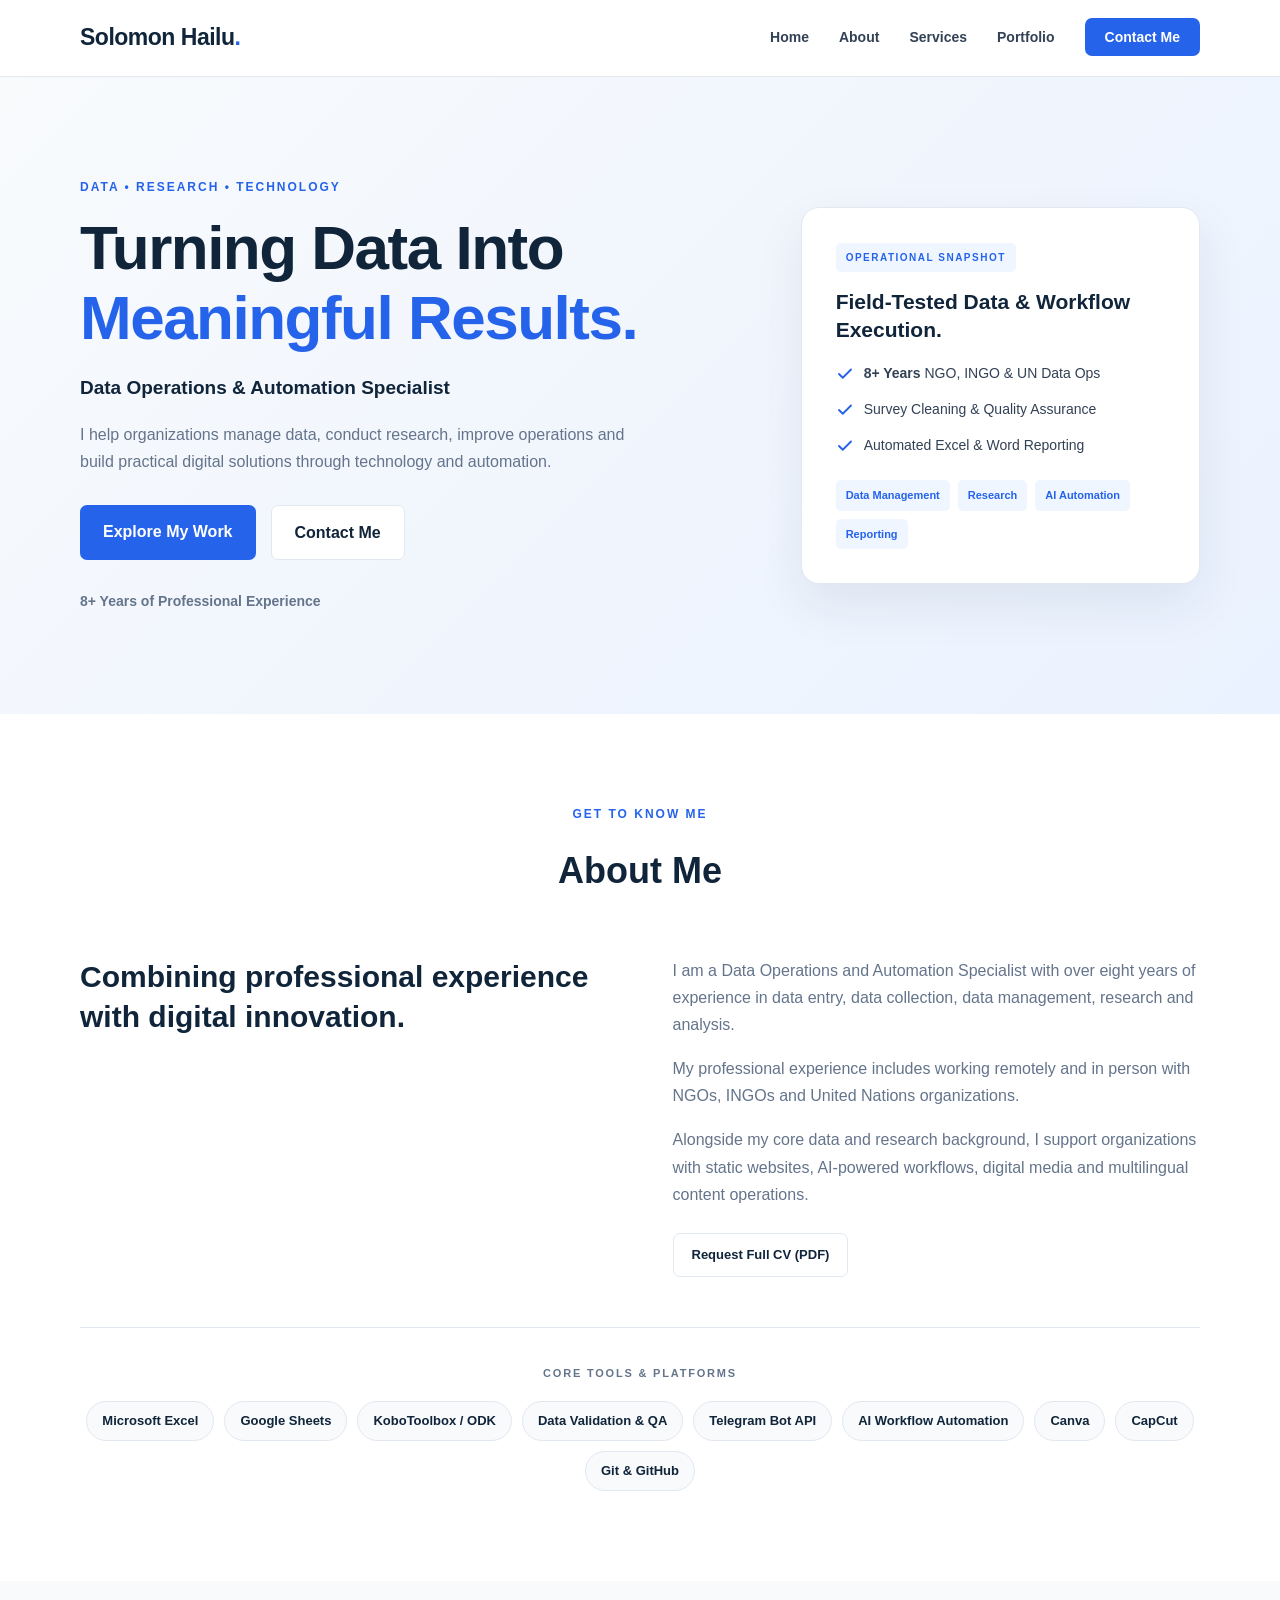
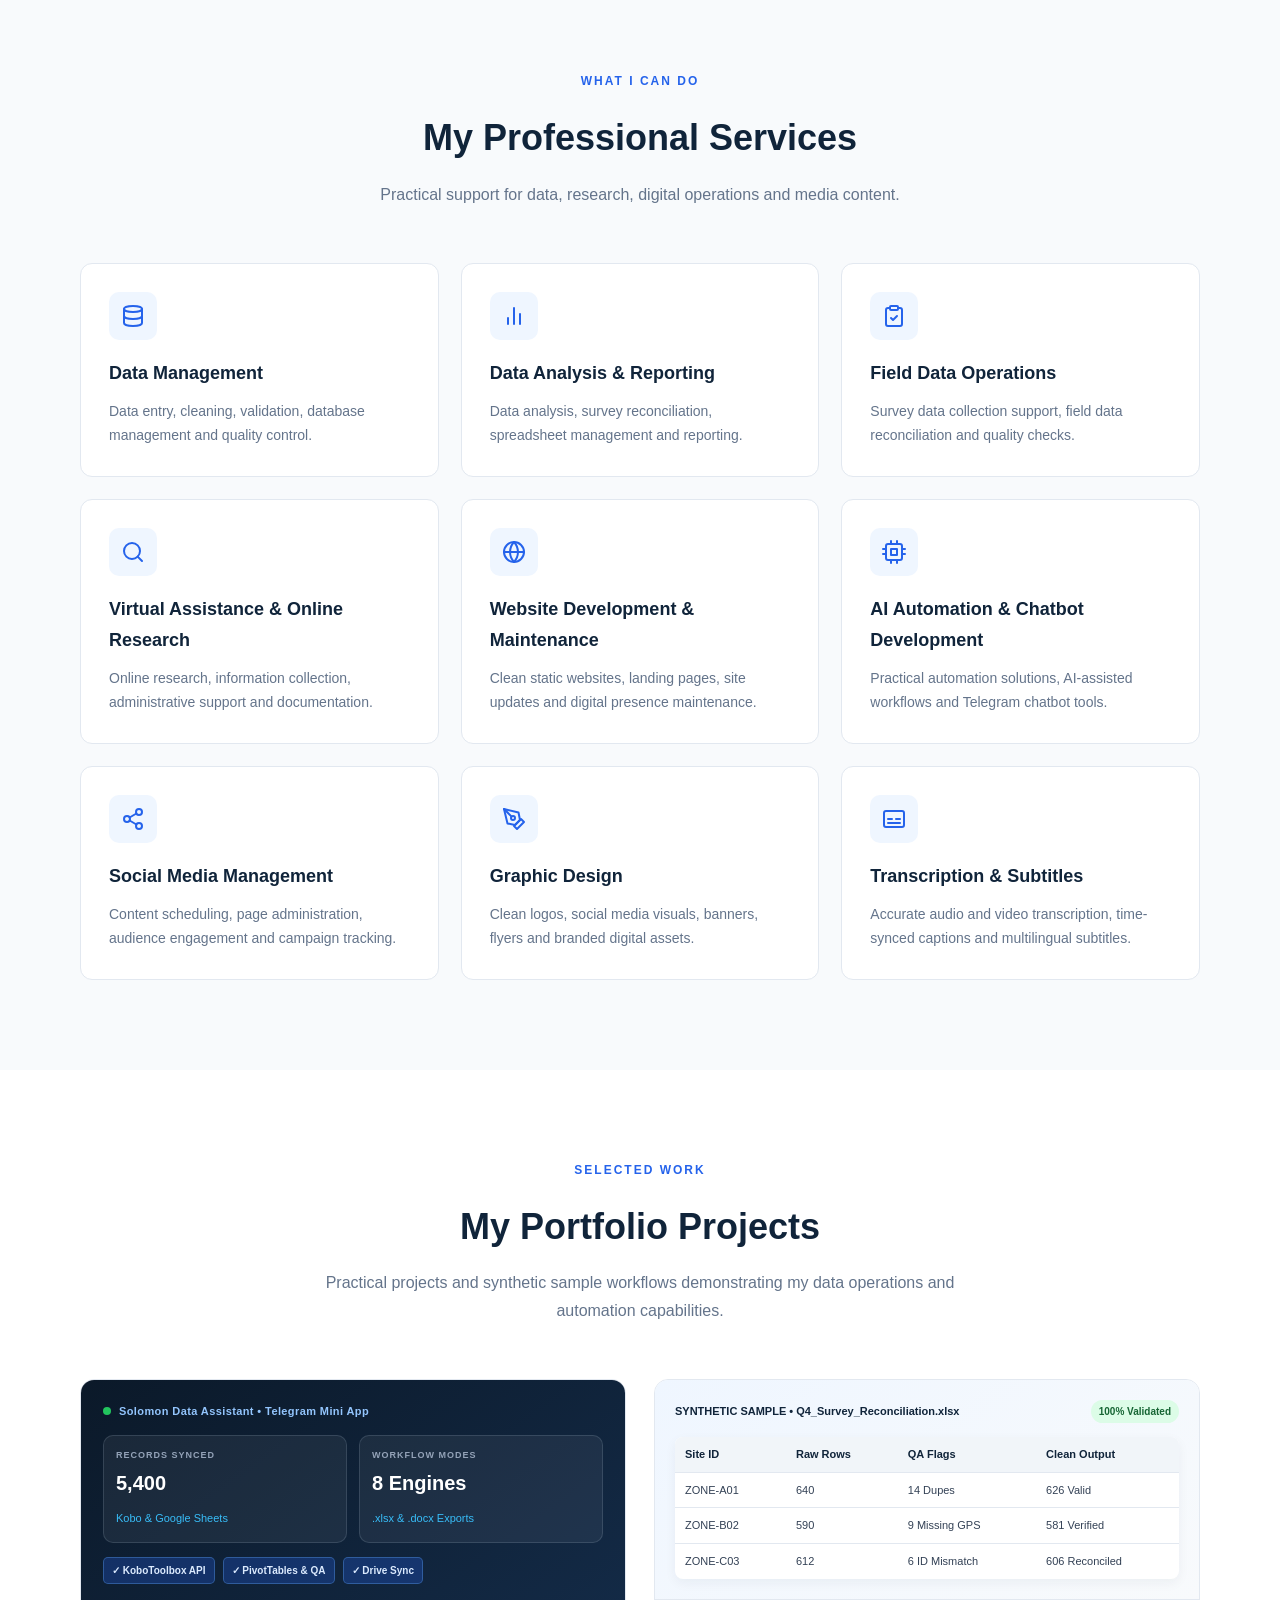
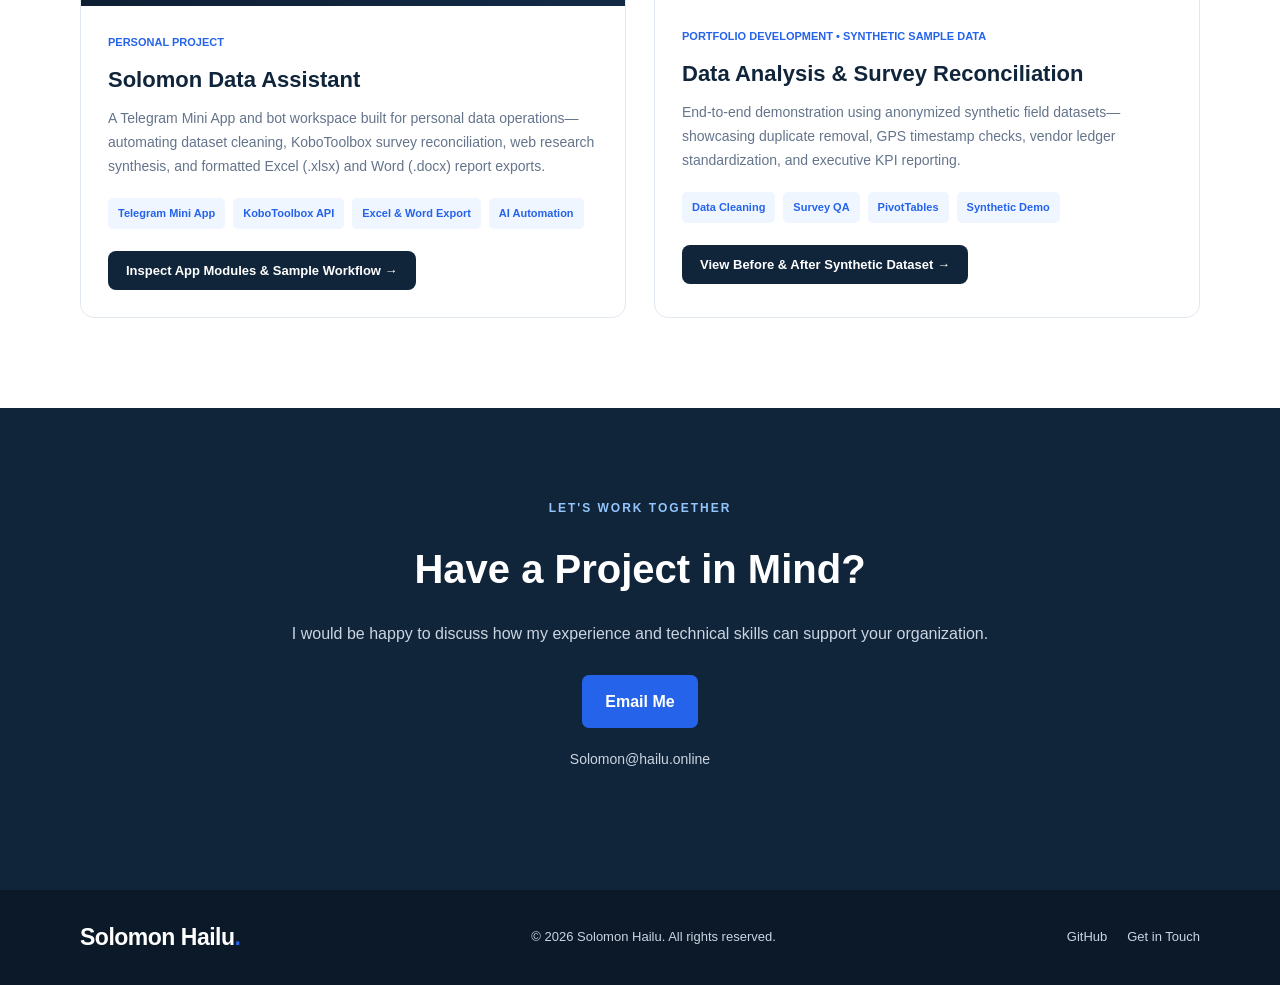
==== commit efcac815: "Upgrade Option 3: Custom favicon, SEO metadata, sitemap, and CV/GitHub links" ====
--- a/index.html
+++ b/index.html
@@ -6,7 +6,15 @@
 
     <meta name="description" content="Professional portfolio of Solomon Hailu, a Data Operations and Automation Specialist with over 8 years of experience in data management, research, analysis and automation.">
 
-    <title>Solomon Hailu | Data Operations &amp; Automation Specialist</title>
+        <title>Solomon Hailu | Data Operations &amp; Automation Specialist</title>
+    <link rel="canonical" href="https://hailu.online/">
+    <link rel="icon" type="image/svg+xml" href="favicon.svg">
+
+    <!-- Open Graph / Social Sharing Metadata -->
+    <meta property="og:type" content="website">
+    <meta property="og:url" content="https://hailu.online/">
+    <meta property="og:title" content="Solomon Hailu | Data Operations & Automation Specialist">
+    <meta property="og:description" content="8+ years of experience in data management, field survey operations, research, data analysis, and AI workflow automation.">
 
     <link rel="stylesheet" href="style.css">
 </head>
@@ -126,12 +134,16 @@
                             United Nations organizations.
                         </p>
 
-                        <p>
+                                                <p>
                             Alongside my core data and research background,
                             I support organizations with static websites,
                             AI-powered workflows, digital media and
                             multilingual content operations.
                         </p>
+
+                        <a href="mailto:Solomon@hailu.online?subject=CV%20Request%20-%20Solomon%20Hailu" class="btn btn-outline" style="margin-top: 8px; font-size: 13px; padding: 10px 18px;">
+                            Request Full CV (PDF)
+                        </a>
                     </div>
                 </div>
 
@@ -450,9 +462,10 @@
                 Solomon Hailu. All rights reserved.
             </p>
 
-            <a href="mailto:Solomon@hailu.online">
-                Get in Touch
-            </a>
+                        <div style="display: flex; gap: 20px; align-items: center;">
+                <a href="https://github.com/solomonhailu123" target="_blank" rel="noopener noreferrer">GitHub</a>
+                <a href="mailto:Solomon@hailu.online">Get in Touch</a>
+            </div>
 
         </div>
     </footer>
@@ -578,3 +591,4 @@
 
 </body>
 </html>
+
--- a/style.css
+++ b/style.css
@@ -58,7 +58,9 @@
 }
 
 .logo {
-    font-size: 23px; letter-spacing: -0.5px; white-space: nowrap;
+    font-size: 23px;
+    letter-spacing: -0.5px;
+    white-space: nowrap;
     font-weight: 800;
     color: var(--navy);
 }
@@ -377,205 +379,20 @@
     overflow: hidden;
     background: white;
     transition: 0.25s;
+    display: flex;
+    flex-direction: column;
 }
 
 .project-card:hover {
     transform: translateY(-5px);
     box-shadow: 0 15px 35px rgba(15, 35, 60, 0.08);
 }
-
-.project-visual {
-    min-height: 190px;
-    background: linear-gradient(135deg, #dbeafe, #eff6ff);
-    display: flex;
-    align-items: center;
-    justify-content: center;
-    flex-direction: column;
-    gap: 12px;
-    color: var(--blue);
-}
-
-.project-visual-icon {
-    width: 60px;
-    height: 60px;
-    border-radius: 14px;
-    background: white;
-    color: var(--blue);
-    display: flex;
-    align-items: center;
-    justify-content: center;
-    box-shadow: 0 8px 20px rgba(37, 99, 235, 0.12);
-}
-
-.project-visual p {
-    font-size: 12px;
-    font-weight: 800;
-    letter-spacing: 2px;
-}
-
-.project-visual-alt {
-    background: linear-gradient(135deg, #e0e7ff, #f1f5f9);
-}
-
-.project-info {
-    padding: 27px;
-}
-
-.project-category {
-    color: var(--blue);
-    font-size: 11px;
-    font-weight: 800;
-    text-transform: uppercase;
-}
-
-.project-info h3 {
-    color: var(--navy);
-    font-size: 22px;
-    margin: 9px 0;
-}
-
-.project-info > p {
-    color: var(--muted);
-    font-size: 14px;
-    margin-bottom: 20px;
-}
-
-/* Contact */
-
-.contact-section {
-    background: var(--navy);
-    padding: 90px 0;
-    text-align: center;
-}
-
-.contact-content {
-    max-width: 700px;
-}
-
-.contact-section h2 {
-    color: white;
-    font-size: 40px;
-    margin-bottom: 17px;
-}
-
-.contact-section .eyebrow {
-    color: #93c5fd;
-}
-
-.contact-section p:not(.eyebrow) {
-    color: #cbd5e1;
-    margin-bottom: 28px;
-}
-
-.contact-email {
-    margin-top: 20px;
-    font-size: 14px;
-}
-
-/* Footer */
-
-.footer {
-    background: #0b1929;
-    padding: 28px 0;
-    color: #cbd5e1;
-}
-
-.footer-content {
-    display: flex;
-    align-items: center;
-    justify-content: space-between;
-    gap: 20px;
-    flex-wrap: wrap;
-}
-
-.footer .logo {
-    color: white;
-}
-
-.footer p,
-.footer a:not(.logo) {
-    font-size: 13px;
-}
-
-/* Responsive design */
-
-@media (max-width: 850px) {
-
-    .hero-content {
-        grid-template-columns: 1fr;
-        gap: 40px;
-    }
-
-    .about-content {
-        grid-template-columns: 1fr;
-        gap: 25px;
-    }
-
-    .services-grid {
-        grid-template-columns: repeat(2, 1fr);
-    }
-
-}
-
-@media (max-width: 600px) {
-
-    .navbar {
-        flex-direction: column;
-        padding: 18px 0;
-        gap: 15px;
-    }
-
-    .nav-links {
-        gap: 14px;
-        flex-wrap: wrap;
-        justify-content: center;
-        font-size: 12px;
-    }
-
-    .hero {
-        padding: 70px 0;
-    }
-
-    .hero h1 {
-        font-size: 42px;
-    }
-
-    .hero-card {
-        padding: 25px;
-    }
-
-    .section {
-        padding: 65px 0;
-    }
-
-    .section-heading h2 {
-        font-size: 29px;
-    }
-
-    .services-grid,
-    .portfolio-grid {
-        grid-template-columns: 1fr;
-    }
-
-    .contact-section h2 {
-        font-size: 31px;
-    }
-
-    .footer-content {
-        flex-direction: column;
-        text-align: center;
-    }
-
-}
-/* =========================================
-   OPTION 2: PORTFOLIO PREVIEWS & MODAL
-   ========================================= */
 
 .project-preview-dark {
     background: linear-gradient(145deg, #0b1929, #132a46);
     color: #f8fafc;
     padding: 22px;
-    min-height: 215px;
+    min-height: 220px;
     display: flex;
     flex-direction: column;
     justify-content: space-between;
@@ -608,7 +425,7 @@
 
 .mini-kpi {
     background: rgba(255, 255, 255, 0.06);
-    border: 1px solid rgba(148, 163, 184, 0.2);
+    border: 1px solid rgba(148, 163, 184, 0.22);
     border-radius: 10px;
     padding: 12px;
 }
@@ -653,7 +470,7 @@
     background: linear-gradient(145deg, #eff6ff, #f8fafc);
     border-bottom: 1px solid var(--border);
     padding: 20px;
-    min-height: 215px;
+    min-height: 220px;
     display: flex;
     flex-direction: column;
     justify-content: space-between;
@@ -707,15 +524,42 @@
     border-bottom: none;
 }
 
+.project-info {
+    padding: 27px;
+    display: flex;
+    flex-direction: column;
+    flex-grow: 1;
+}
+
+.project-category {
+    color: var(--blue);
+    font-size: 11px;
+    font-weight: 800;
+    text-transform: uppercase;
+}
+
+.project-info h3 {
+    color: var(--navy);
+    font-size: 22px;
+    margin: 9px 0;
+}
+
+.project-info > p {
+    color: var(--muted);
+    font-size: 14px;
+    margin-bottom: 20px;
+}
+
 .btn-case-study {
-    margin-top: 20px;
+    margin-top: 22px;
+    align-self: flex-start;
     display: inline-flex;
     align-items: center;
     background: var(--navy);
     color: white;
     border: none;
-    padding: 11px 16px;
-    border-radius: 7px;
+    padding: 12px 18px;
+    border-radius: 8px;
     font-size: 13px;
     font-weight: 700;
     cursor: pointer;
@@ -724,6 +568,64 @@
 
 .btn-case-study:hover {
     background: var(--blue);
+    transform: translateY(-2px);
+}
+
+/* Contact */
+
+.contact-section {
+    background: var(--navy);
+    padding: 90px 0;
+    text-align: center;
+}
+
+.contact-content {
+    max-width: 700px;
+}
+
+.contact-section h2 {
+    color: white;
+    font-size: 40px;
+    margin-bottom: 17px;
+}
+
+.contact-section .eyebrow {
+    color: #93c5fd;
+}
+
+.contact-section p:not(.eyebrow) {
+    color: #cbd5e1;
+    margin-bottom: 28px;
+}
+
+.contact-email {
+    margin-top: 20px;
+    font-size: 14px;
+}
+
+/* Footer */
+
+.footer {
+    background: #0b1929;
+    padding: 28px 0;
+    color: #cbd5e1;
+}
+
+.footer-content {
+    display: flex;
+    align-items: center;
+    justify-content: space-between;
+    gap: 20px;
+    flex-wrap: wrap;
+}
+
+.footer .logo {
+    color: white;
+}
+
+.footer p,
+.footer a:not(.logo) {
+    font-size: 13px;
 }
 
 /* Modal */
@@ -878,12 +780,75 @@
     margin-bottom: 0 !important;
 }
 
+/* Responsive design */
+
+@media (max-width: 850px) {
+    .hero-content {
+        grid-template-columns: 1fr;
+        gap: 40px;
+    }
+
+    .about-content {
+        grid-template-columns: 1fr;
+        gap: 25px;
+    }
+
+    .services-grid {
+        grid-template-columns: repeat(2, 1fr);
+    }
+}
+
 @media (max-width: 650px) {
+    .navbar {
+        flex-direction: column;
+        padding: 18px 0;
+        gap: 15px;
+    }
+
+    .nav-links {
+        gap: 14px;
+        flex-wrap: wrap;
+        justify-content: center;
+        font-size: 12px;
+    }
+
+    .hero {
+        padding: 70px 0;
+    }
+
+    .hero h1 {
+        font-size: 42px;
+    }
+
+    .hero-card {
+        padding: 25px;
+    }
+
+    .section {
+        padding: 65px 0;
+    }
+
+    .section-heading h2 {
+        font-size: 29px;
+    }
+
+    .services-grid,
+    .portfolio-grid,
     .modal-grid,
     .screenshot-row {
         grid-template-columns: 1fr;
     }
+
     .modal-dialog {
         padding: 20px;
     }
-}
+
+    .contact-section h2 {
+        font-size: 31px;
+    }
+
+    .footer-content {
+        flex-direction: column;
+        text-align: center;
+    }
+}
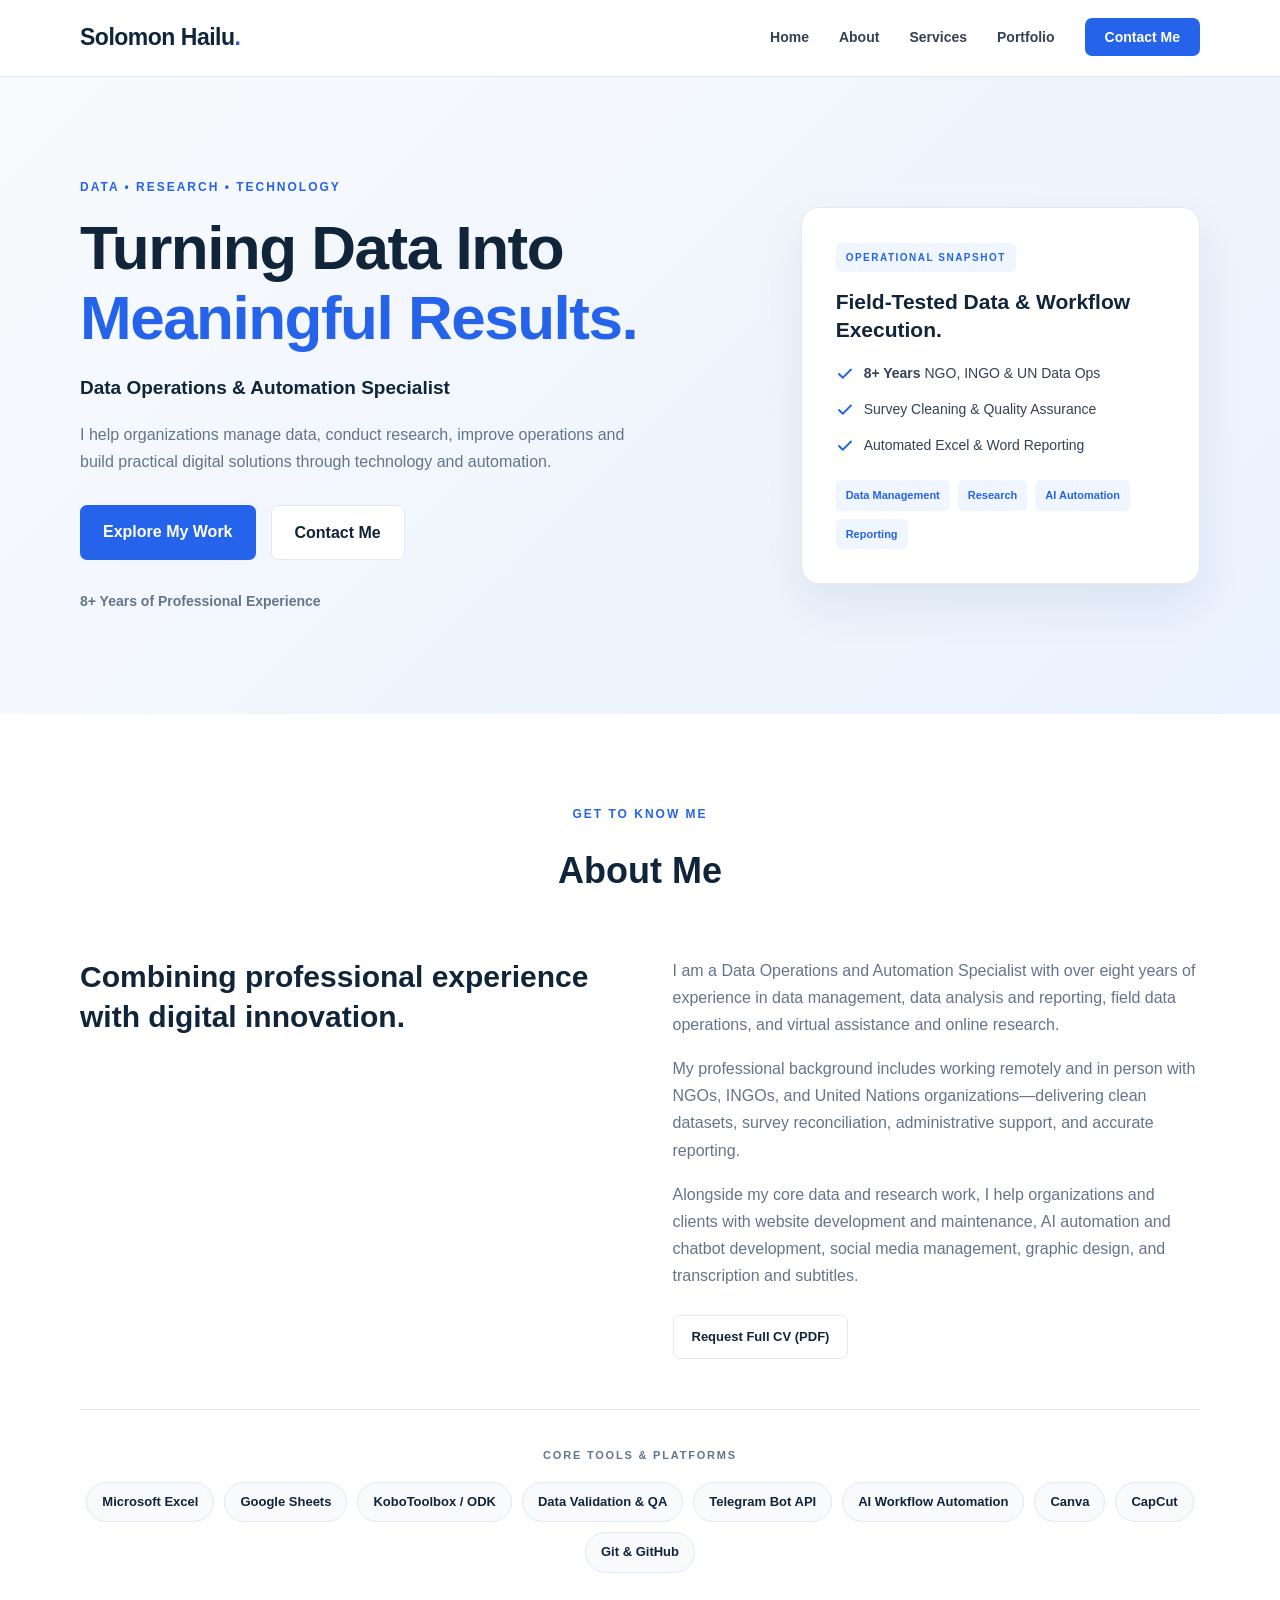
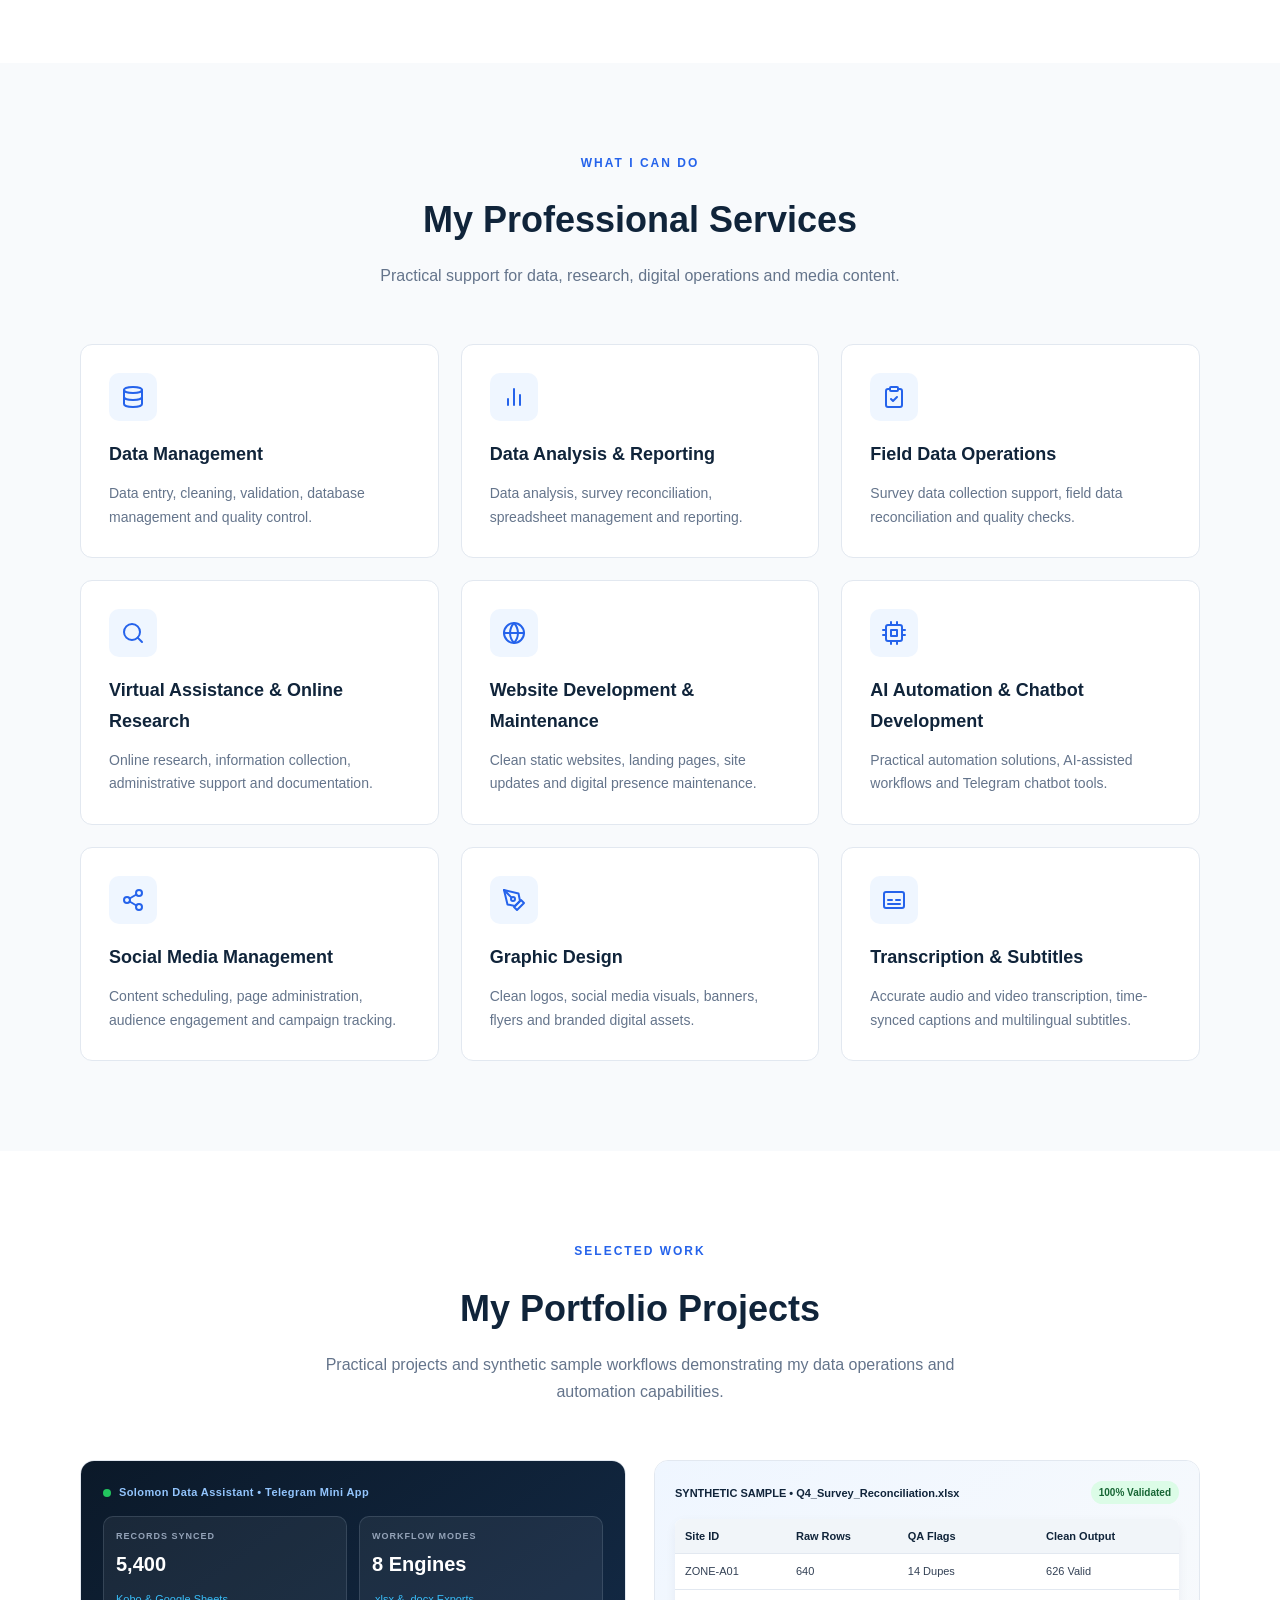
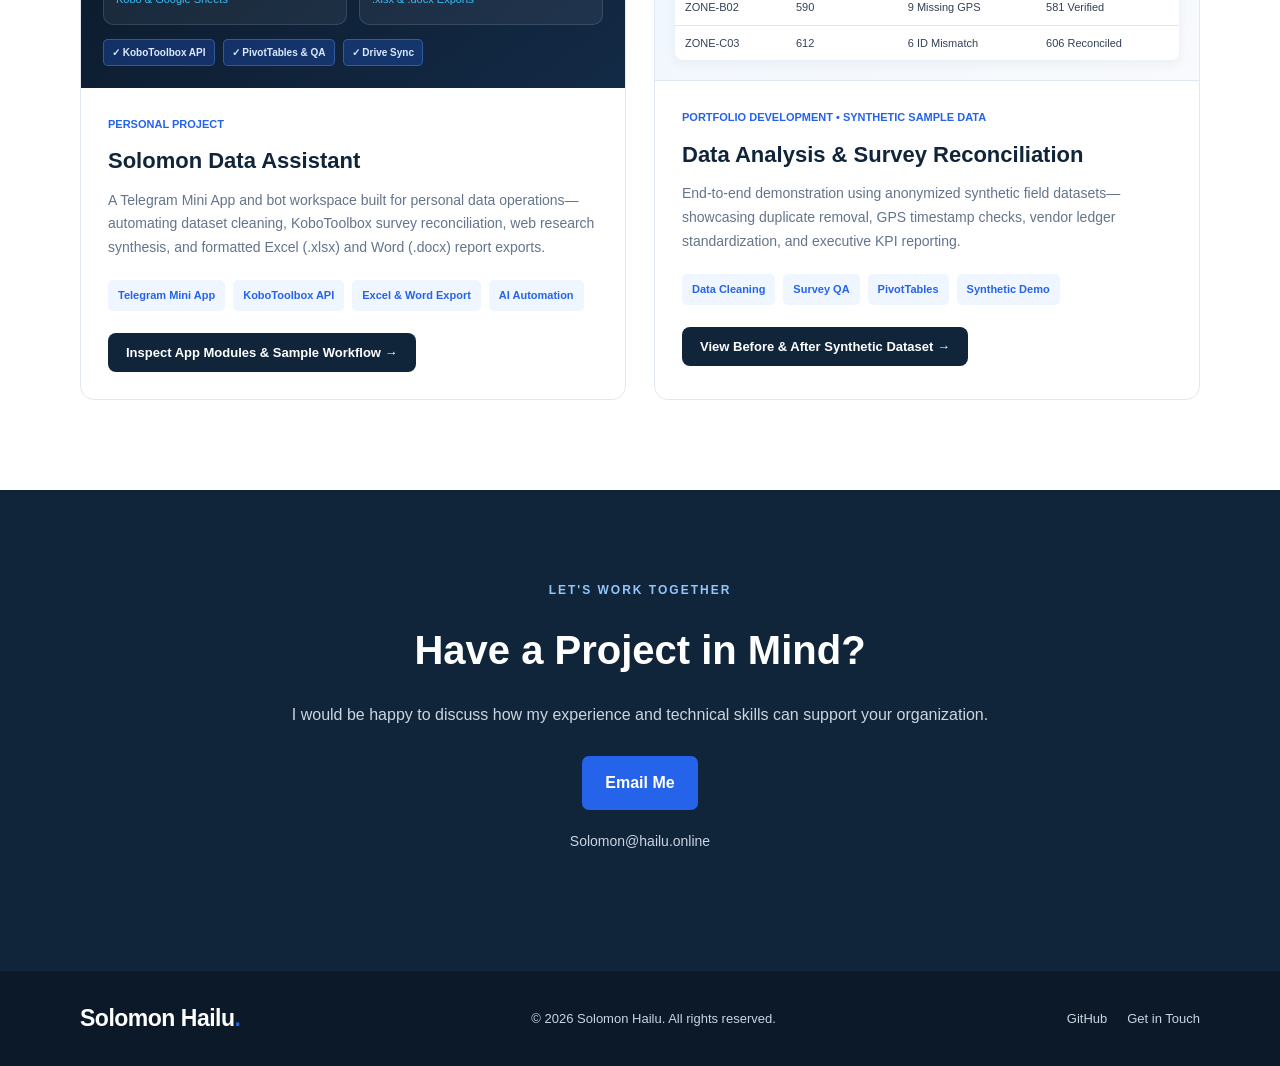
==== commit 3985f716: "Update About Me section to cover all 9 professional services" ====
--- a/index.html
+++ b/index.html
@@ -17,6 +17,19 @@
     <meta property="og:description" content="8+ years of experience in data management, field survey operations, research, data analysis, and AI workflow automation.">
 
     <link rel="stylesheet" href="style.css">
+    <script type="application/ld+json">
+    {
+      "@context": "https://schema.org",
+      "@type": "Person",
+      "name": "Solomon Hailu",
+      "url": "https://hailu.online",
+      "email": "Solomon@hailu.online",
+      "jobTitle": "Data Operations & Automation Specialist",
+      "sameAs": [
+        "https://github.com/solomonhailu123"
+      ]
+    }
+    </script>
 </head>
 
 <body>
@@ -121,27 +134,29 @@
                     </div>
 
                     <div>
-                        <p>
+                                                <p>
                             I am a Data Operations and Automation Specialist
-                            with over eight years of experience in data entry,
-                            data collection, data management, research and
-                            analysis.
-                        </p>
-
-                        <p>
-                            My professional experience includes working
-                            remotely and in person with NGOs, INGOs and
-                            United Nations organizations.
-                        </p>
-
-                                                <p>
-                            Alongside my core data and research background,
-                            I support organizations with static websites,
-                            AI-powered workflows, digital media and
-                            multilingual content operations.
-                        </p>
-
-                        <a href="mailto:Solomon@hailu.online?subject=CV%20Request%20-%20Solomon%20Hailu" class="btn btn-outline" style="margin-top: 8px; font-size: 13px; padding: 10px 18px;">
+                            with over eight years of experience in data management,
+                            data analysis and reporting, field data operations,
+                            and virtual assistance and online research.
+                        </p>
+
+                        <p>
+                            My professional background includes working remotely
+                            and in person with NGOs, INGOs, and United Nations
+                            organizations—delivering clean datasets, survey
+                            reconciliation, administrative support, and accurate reporting.
+                        </p>
+
+                        <p>
+                            Alongside my core data and research work, I help
+                            organizations and clients with website development
+                            and maintenance, AI automation and chatbot development,
+                            social media management, graphic design, and
+                            transcription and subtitles.
+                        </p>
+
+                        <a href="#contact" data-modal="modal-contact" data-subject="CV Request - Solomon Hailu" class="btn btn-outline" style="margin-top: 8px; font-size: 13px; padding: 10px 18px;">
                             Request Full CV (PDF)
                         </a>
                     </div>
@@ -437,8 +452,7 @@
                     and technical skills can support your organization.
                 </p>
 
-                <a href="mailto:Solomon@hailu.online"
-                   class="btn btn-primary">
+                <a href="#contact" data-modal="modal-contact" data-subject="Project Inquiry - Solomon Hailu" class="btn btn-primary">
                     Email Me
                 </a>
 
@@ -464,7 +478,7 @@
 
                         <div style="display: flex; gap: 20px; align-items: center;">
                 <a href="https://github.com/solomonhailu123" target="_blank" rel="noopener noreferrer">GitHub</a>
-                <a href="mailto:Solomon@hailu.online">Get in Touch</a>
+                <a href="#contact" data-modal="modal-contact" data-subject="Project Inquiry - Solomon Hailu">Get in Touch</a>
             </div>
 
         </div>
@@ -587,8 +601,48 @@
         </div>
     </div>
 
+        <!-- Modal 3: Direct Contact & CV Request -->
+    <div id="modal-contact" class="modal-backdrop" aria-hidden="true">
+        <div class="modal-dialog" style="max-width: 520px;" role="dialog" aria-labelledby="modal-contact-title">
+            <div class="modal-header">
+                <div>
+                    <span class="project-category">Direct Inquiry</span>
+                    <h3 id="modal-contact-title">Contact Solomon Hailu</h3>
+                </div>
+                <button type="button" class="modal-close" aria-label="Close modal">&times;</button>
+            </div>
+            <div class="modal-body">
+                <p>
+                    Reach out directly for data management, field survey operations, research,
+                    AI automation, or to request a full PDF copy of my CV.
+                </p>
+
+                <div class="modal-box" style="margin-bottom: 16px; display: flex; align-items: center; justify-content: space-between; gap: 10px; flex-wrap: wrap;">
+                    <div>
+                        <small style="display:block; font-size:11px; color:#64748b; font-weight:700;">BUSINESS EMAIL</small>
+                        <strong id="biz-email-text" style="color:#10243a; font-size:15px;">Solomon@hailu.online</strong>
+                    </div>
+                    <button type="button" id="copy-email-btn" class="btn-case-study" style="margin-top:0;">
+                        Copy Email
+                    </button>
+                </div>
+
+                <div style="display: flex; flex-direction: column; gap: 10px;">
+                    <a id="gmail-compose-link" href="https://mail.google.com/mail/?view=cm&fs=1&to=Solomon@hailu.online&su=Project%20Inquiry%20-%20Solomon%20Hailu" target="_blank" rel="noopener noreferrer" class="btn btn-primary" style="text-align:center;">
+                        Compose in Gmail (Web)
+                    </a>
+                    <a id="default-mailto-link" href="mailto:Solomon@hailu.online?subject=Project%20Inquiry%20-%20Solomon%20Hailu" class="btn btn-outline" style="text-align:center;">
+                        Open Default Email App
+                    </a>
+                </div>
+            </div>
+        </div>
+    </div>
+
     <script src="script.js"></script>
 
 </body>
 </html>
 
+
+
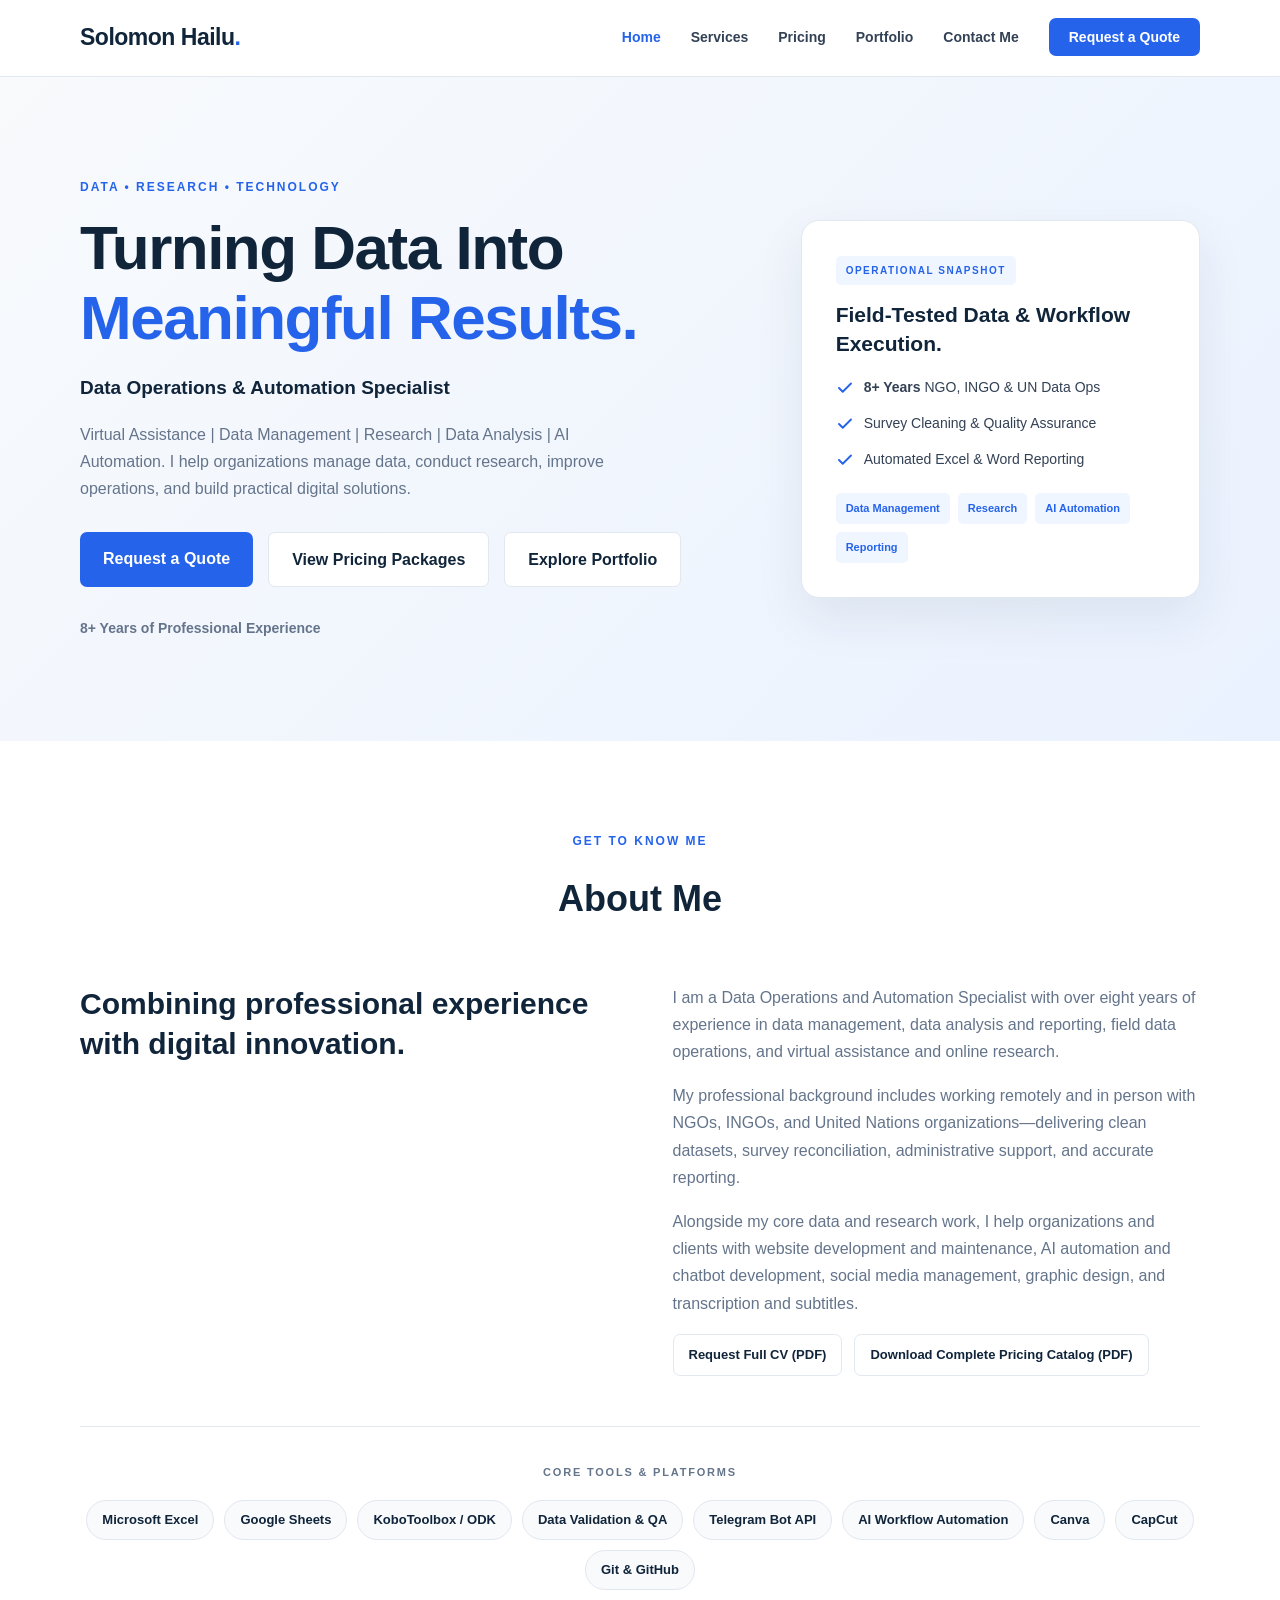
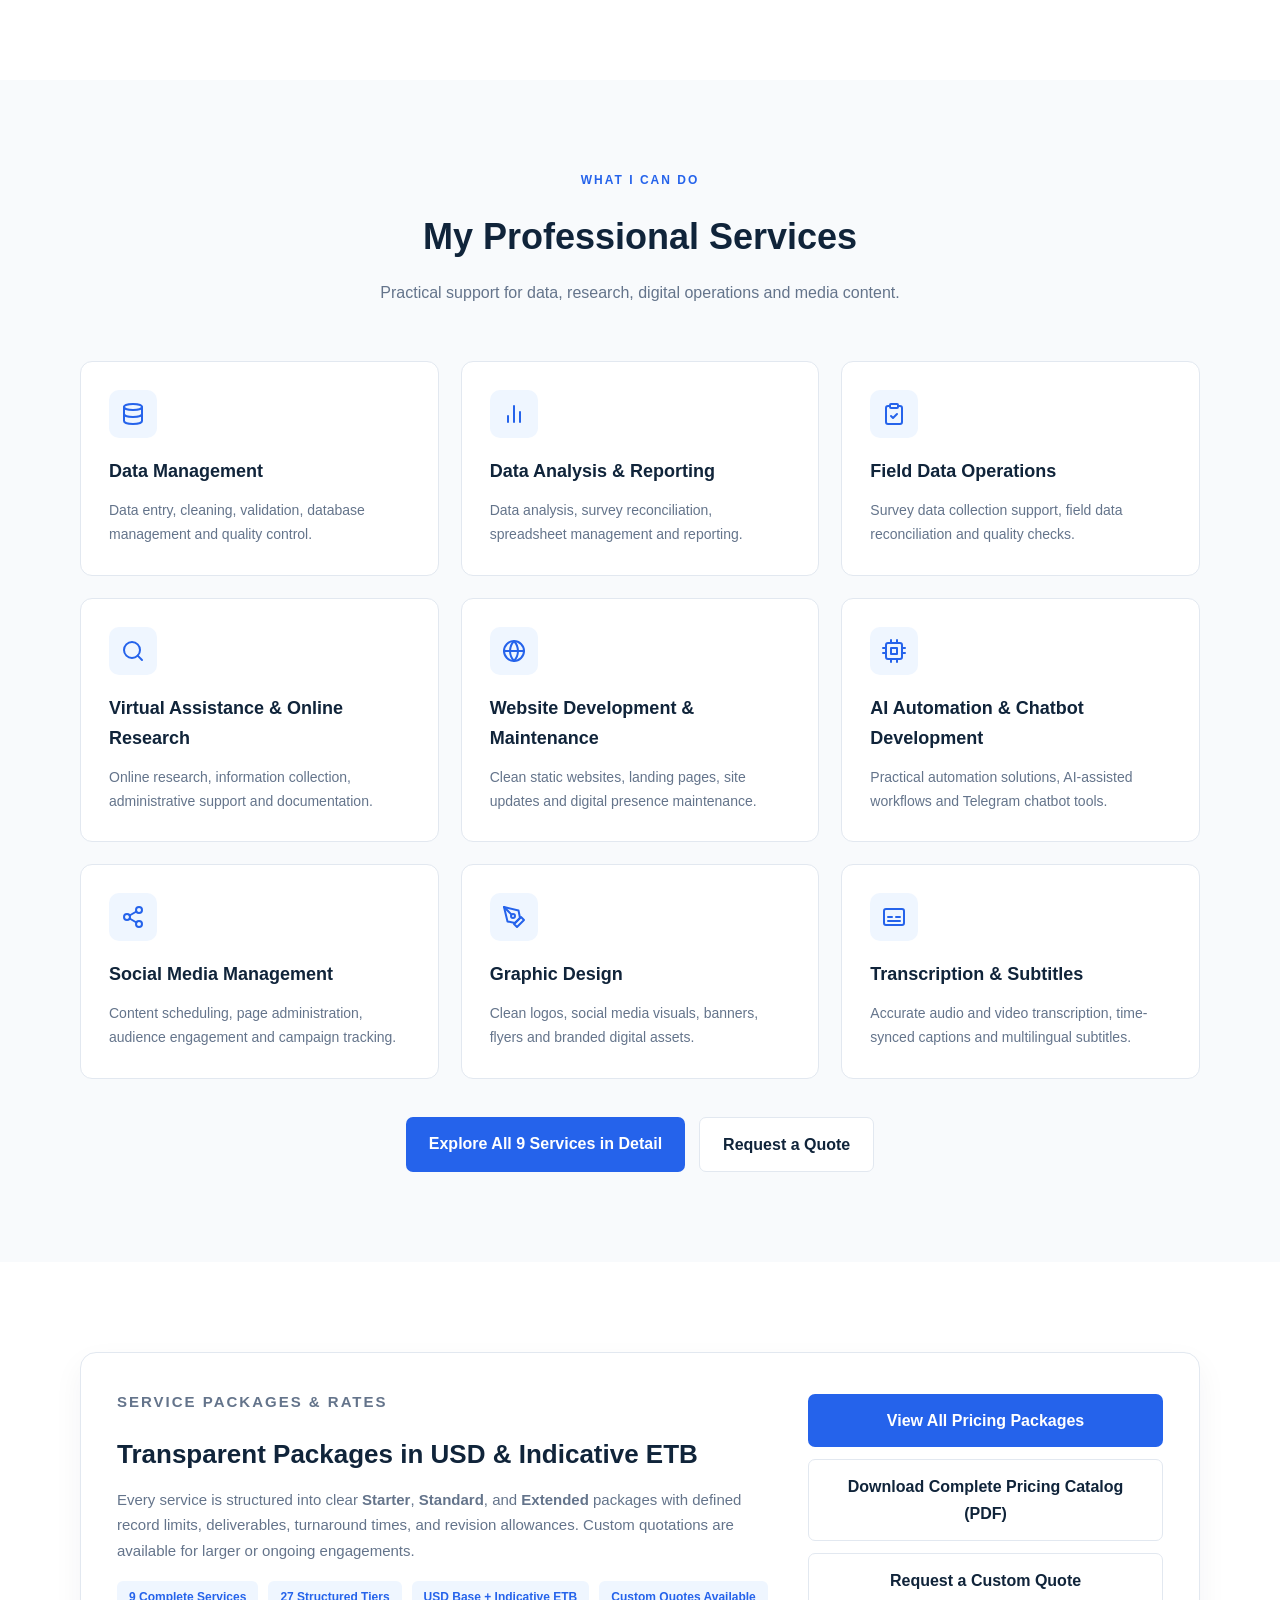
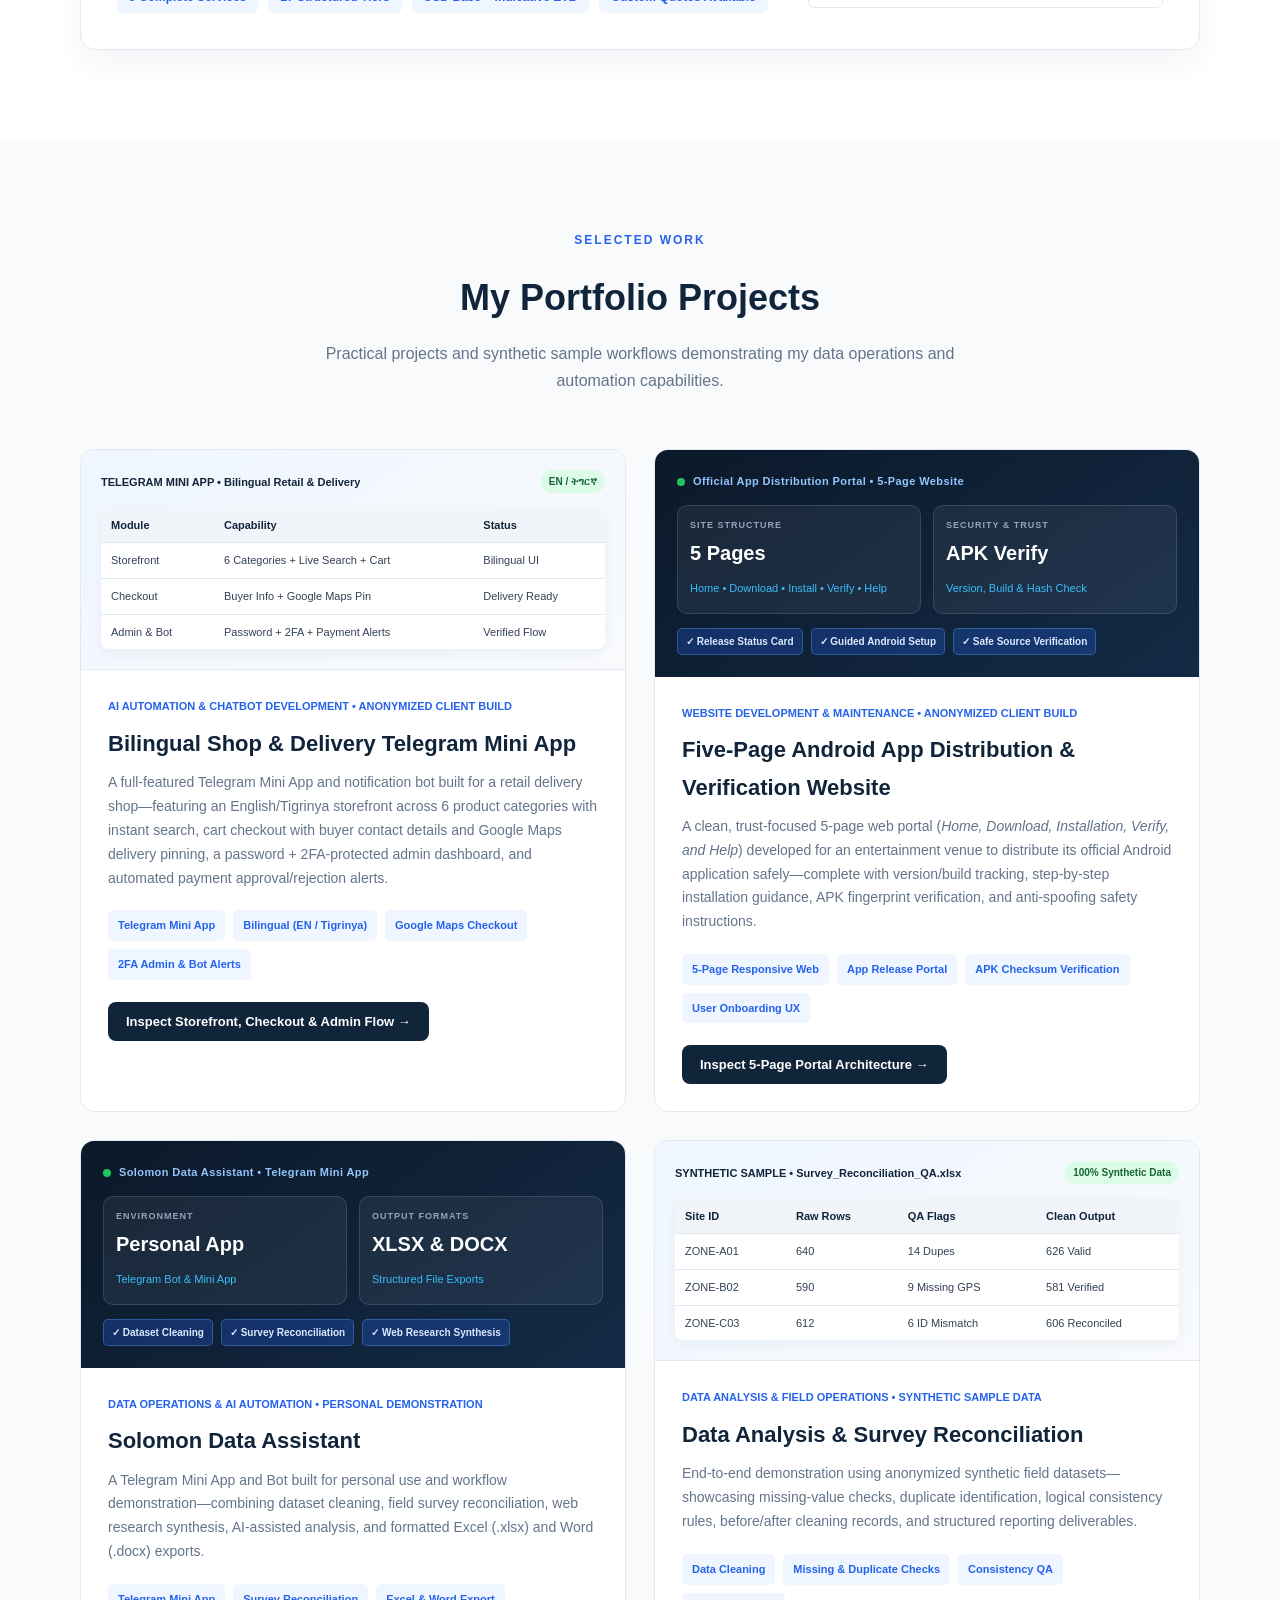
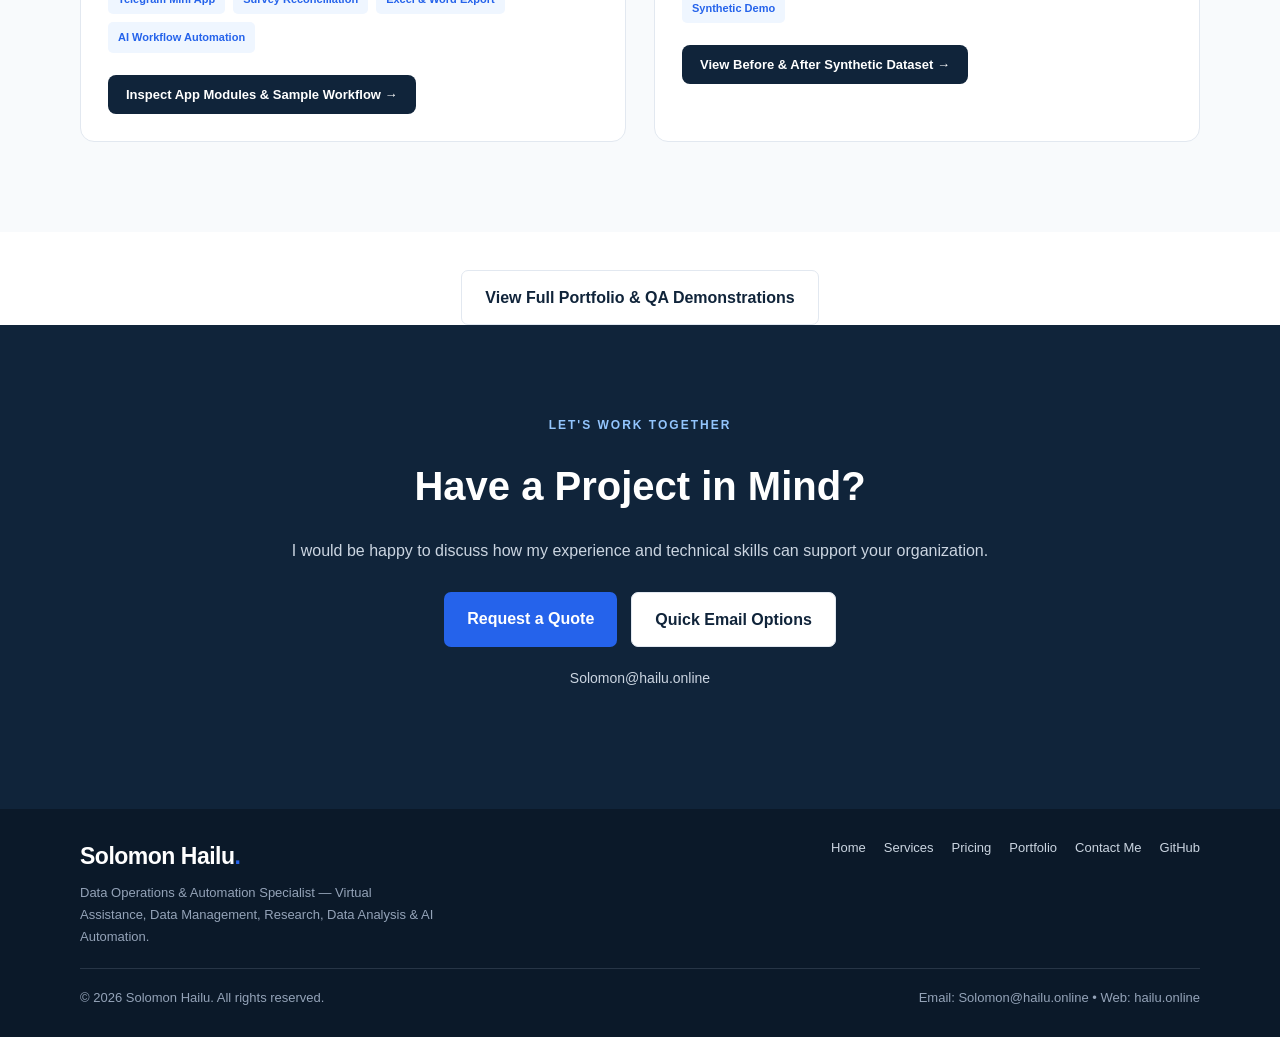
==== commit 28e86979: "Upgrade portfolio to five-page professional website" ====
--- a/index.html
+++ b/index.html
@@ -4,17 +4,17 @@
     <meta charset="UTF-8">
     <meta name="viewport" content="width=device-width, initial-scale=1.0">
 
-    <meta name="description" content="Professional portfolio of Solomon Hailu, a Data Operations and Automation Specialist with over 8 years of experience in data management, research, analysis and automation.">
-
-        <title>Solomon Hailu | Data Operations &amp; Automation Specialist</title>
+    <meta name="description" content="Professional portfolio of Solomon Hailu, a Data Operations and Automation Specialist with over 8 years of experience in data management, research, analysis, and AI automation.">
+
+    <title>Solomon Hailu | Data Operations &amp; Automation Specialist</title>
     <link rel="canonical" href="https://hailu.online/">
     <link rel="icon" type="image/svg+xml" href="favicon.svg">
 
     <!-- Open Graph / Social Sharing Metadata -->
     <meta property="og:type" content="website">
     <meta property="og:url" content="https://hailu.online/">
-    <meta property="og:title" content="Solomon Hailu | Data Operations & Automation Specialist">
-    <meta property="og:description" content="8+ years of experience in data management, field survey operations, research, data analysis, and AI workflow automation.">
+    <meta property="og:title" content="Solomon Hailu | Data Operations &amp; Automation Specialist">
+    <meta property="og:description" content="8+ years of experience in data management, field survey operations, research, data analysis, web development, and AI workflow automation.">
 
     <link rel="stylesheet" href="style.css">
     <script type="application/ld+json">
@@ -36,15 +36,20 @@
 
     <!-- Navigation -->
     <header class="header">
-        <nav class="navbar container">
-            <a href="#home" class="logo">Solomon Hailu<span>.</span></a>
-
-            <ul class="nav-links">
-                <li><a href="#home">Home</a></li>
-                <li><a href="#about">About</a></li>
-                <li><a href="#services">Services</a></li>
-                <li><a href="#portfolio">Portfolio</a></li>
-                <li><a href="#contact" class="nav-contact">Contact Me</a></li>
+        <nav class="navbar container" aria-label="Primary Navigation">
+            <a href="index.html" class="logo">Solomon Hailu<span>.</span></a>
+
+            <button type="button" id="nav-toggle" class="nav-toggle" aria-expanded="false" aria-controls="nav-links" aria-label="Toggle navigation menu">
+                &#9776;
+            </button>
+
+            <ul id="nav-links" class="nav-links">
+                <li><a href="index.html" class="active" aria-current="page">Home</a></li>
+                <li><a href="services.html">Services</a></li>
+                <li><a href="pricing.html">Pricing</a></li>
+                <li><a href="portfolio.html">Portfolio</a></li>
+                <li><a href="contact.html">Contact Me</a></li>
+                <li><a href="contact.html" class="nav-contact">Request a Quote</a></li>
             </ul>
         </nav>
     </header>
@@ -56,7 +61,7 @@
             <div class="container hero-content">
 
                 <div class="hero-text">
-                    <p class="eyebrow">DATA • RESEARCH • TECHNOLOGY</p>
+                    <p class="eyebrow">DATA &bull; RESEARCH &bull; TECHNOLOGY</p>
 
                     <h1>
                         Turning Data Into
@@ -66,18 +71,21 @@
                     <h2>Data Operations &amp; Automation Specialist</h2>
 
                     <p class="hero-description">
-                        I help organizations manage data, conduct research,
-                        improve operations and build practical digital
-                        solutions through technology and automation.
+                        Virtual Assistance | Data Management | Research | Data Analysis | AI Automation.
+                        I help organizations manage data, conduct research, improve operations, and build practical digital solutions.
                     </p>
 
                     <div class="hero-buttons">
-                        <a href="#portfolio" class="btn btn-primary">
-                            Explore My Work
+                        <a href="contact.html" class="btn btn-primary">
+                            Request a Quote
                         </a>
 
-                        <a href="#contact" class="btn btn-outline">
-                            Contact Me
+                        <a href="pricing.html" class="btn btn-outline">
+                            View Pricing Packages
+                        </a>
+
+                        <a href="portfolio.html" class="btn btn-outline">
+                            Explore Portfolio
                         </a>
                     </div>
 
@@ -134,7 +142,7 @@
                     </div>
 
                     <div>
-                                                <p>
+                        <p>
                             I am a Data Operations and Automation Specialist
                             with over eight years of experience in data management,
                             data analysis and reporting, field data operations,
@@ -144,7 +152,7 @@
                         <p>
                             My professional background includes working remotely
                             and in person with NGOs, INGOs, and United Nations
-                            organizations—delivering clean datasets, survey
+                            organizations&mdash;delivering clean datasets, survey
                             reconciliation, administrative support, and accurate reporting.
                         </p>
 
@@ -156,9 +164,14 @@
                             transcription and subtitles.
                         </p>
 
-                        <a href="#contact" data-modal="modal-contact" data-subject="CV Request - Solomon Hailu" class="btn btn-outline" style="margin-top: 8px; font-size: 13px; padding: 10px 18px;">
-                            Request Full CV (PDF)
-                        </a>
+                        <div style="display: flex; gap: 12px; flex-wrap: wrap; margin-top: 8px;">
+                            <a href="contact.html" data-modal="modal-contact" data-subject="CV Request - Solomon Hailu" class="btn btn-outline btn-sm">
+                                Request Full CV (PDF)
+                            </a>
+                            <a href="assets/Solomon_Hailu_Service_Pricing_Catalog.pdf" download="Solomon_Hailu_Service_Pricing_Catalog.pdf" class="btn btn-outline btn-sm">
+                                Download Complete Pricing Catalog (PDF)
+                            </a>
+                        </div>
                     </div>
                 </div>
 
@@ -299,11 +312,49 @@
                     </article>
 
                 </div>
+
+                <div style="text-align: center; margin-top: 38px; display: flex; justify-content: center; gap: 14px; flex-wrap: wrap;">
+                    <a href="services.html" class="btn btn-primary">Explore All 9 Services in Detail</a>
+                    <a href="contact.html" class="btn btn-outline">Request a Quote</a>
+                </div>
             </div>
         </section>
 
+        <!-- Transparent Pricing & PDF Catalog Introduction -->
+        <section id="pricing-overview" class="section">
+            <div class="container">
+                <div class="pricing-teaser-box">
+                    <div>
+                        <p class="eyebrow">SERVICE PACKAGES &amp; RATES</p>
+                        <h3>Transparent Packages in USD &amp; Indicative ETB</h3>
+                        <p>
+                            Every service is structured into clear <strong>Starter</strong>, <strong>Standard</strong>, and <strong>Extended</strong> packages with defined record limits, deliverables, turnaround times, and revision allowances. Custom quotations are available for larger or ongoing engagements.
+                        </p>
+                        <div class="pricing-teaser-highlights">
+                            <span>9 Complete Services</span>
+                            <span>27 Structured Tiers</span>
+                            <span>USD Base + Indicative ETB</span>
+                            <span>Custom Quotes Available</span>
+                        </div>
+                    </div>
+
+                    <div class="pricing-teaser-actions">
+                        <a href="pricing.html" class="btn btn-primary">
+                            View All Pricing Packages
+                        </a>
+                        <a href="assets/Solomon_Hailu_Service_Pricing_Catalog.pdf" download="Solomon_Hailu_Service_Pricing_Catalog.pdf" class="btn btn-outline">
+                            Download Complete Pricing Catalog (PDF)
+                        </a>
+                        <a href="contact.html" class="btn btn-outline">
+                            Request a Custom Quote
+                        </a>
+                    </div>
+                </div>
+            </div>
+        </section>
+
         <!-- Portfolio Section -->
-        <section id="portfolio" class="section">
+        <section id="portfolio" class="section section-light">
             <div class="container">
 
                 <div class="section-heading">
@@ -317,65 +368,171 @@
 
                 <div class="portfolio-grid">
 
-                    <!-- Project 1: Solomon Data Assistant -->
+                    <!-- Project 1: Bilingual E-Commerce & Delivery Telegram Mini App -->
+                    <article class="project-card">
+                        <div class="project-preview-light">
+                            <div class="mini-sheet-header">
+                                <span>TELEGRAM MINI APP &bull; Bilingual Retail &amp; Delivery</span>
+                                <span class="badge-verified">EN / &#4725;&#4877;&#4653;&#4763;</span>
+                            </div>
+                            <table class="mini-sheet-table">
+                                <thead>
+                                    <tr>
+                                        <th>Module</th>
+                                        <th>Capability</th>
+                                        <th>Status</th>
+                                    </tr>
+                                </thead>
+                                <tbody>
+                                    <tr>
+                                        <td>Storefront</td>
+                                        <td>6 Categories + Live Search + Cart</td>
+                                        <td>Bilingual UI</td>
+                                    </tr>
+                                    <tr>
+                                        <td>Checkout</td>
+                                        <td>Buyer Info + Google Maps Pin</td>
+                                        <td>Delivery Ready</td>
+                                    </tr>
+                                    <tr>
+                                        <td>Admin &amp; Bot</td>
+                                        <td>Password + 2FA + Payment Alerts</td>
+                                        <td>Verified Flow</td>
+                                    </tr>
+                                </tbody>
+                            </table>
+                        </div>
+
+                        <div class="project-info">
+                            <span class="project-category">
+                                AI Automation &amp; Chatbot Development &bull; Anonymized Client Build
+                            </span>
+
+                            <h3>Bilingual Shop &amp; Delivery Telegram Mini App</h3>
+
+                            <p>
+                                A full-featured Telegram Mini App and notification bot built for a retail delivery shop&mdash;featuring an English/Tigrinya storefront across 6 product categories with instant search, cart checkout with buyer contact details and Google Maps delivery pinning, a password + 2FA-protected admin dashboard, and automated payment approval/rejection alerts.
+                            </p>
+
+                            <div class="project-tags">
+                                <span>Telegram Mini App</span>
+                                <span>Bilingual (EN / Tigrinya)</span>
+                                <span>Google Maps Checkout</span>
+                                <span>2FA Admin &amp; Bot Alerts</span>
+                            </div>
+
+                            <button type="button" class="btn-case-study" data-modal="modal-shop-app">
+                                Inspect Storefront, Checkout &amp; Admin Flow &rarr;
+                            </button>
+                        </div>
+                    </article>
+
+                    <!-- Project 2: 5-Page Android App Distribution & Verification Website -->
                     <article class="project-card">
                         <div class="project-preview-dark">
                             <div class="mini-ui-header">
                                 <span class="mini-ui-dot"></span>
-                                <span class="mini-ui-title">Solomon Data Assistant • Telegram Mini App</span>
+                                <span class="mini-ui-title">Official App Distribution Portal &bull; 5-Page Website</span>
                             </div>
                             <div class="mini-ui-kpis">
                                 <div class="mini-kpi">
-                                    <small>RECORDS SYNCED</small>
-                                    <strong>5,400</strong>
-                                    <span>Kobo &amp; Google Sheets</span>
+                                    <small>SITE STRUCTURE</small>
+                                    <strong>5 Pages</strong>
+                                    <span>Home &bull; Download &bull; Install &bull; Verify &bull; Help</span>
                                 </div>
                                 <div class="mini-kpi">
-                                    <small>WORKFLOW MODES</small>
-                                    <strong>8 Engines</strong>
-                                    <span>.xlsx &amp; .docx Exports</span>
+                                    <small>SECURITY &amp; TRUST</small>
+                                    <strong>APK Verify</strong>
+                                    <span>Version, Build &amp; Hash Check</span>
                                 </div>
                             </div>
                             <div class="mini-ui-bar">
-                                <span>✓ KoboToolbox API</span>
-                                <span>✓ PivotTables &amp; QA</span>
-                                <span>✓ Drive Sync</span>
+                                <span>&#10003; Release Status Card</span>
+                                <span>&#10003; Guided Android Setup</span>
+                                <span>&#10003; Safe Source Verification</span>
                             </div>
                         </div>
 
                         <div class="project-info">
                             <span class="project-category">
-                                Personal Project
+                                Website Development &amp; Maintenance &bull; Anonymized Client Build
                             </span>
 
+                            <h3>Five-Page Android App Distribution &amp; Verification Website</h3>
+
+                            <p>
+                                A clean, trust-focused 5-page web portal (<em>Home, Download, Installation, Verify, and Help</em>) developed for an entertainment venue to distribute its official Android application safely&mdash;complete with version/build tracking, step-by-step installation guidance, APK fingerprint verification, and anti-spoofing safety instructions.
+                            </p>
+
+                            <div class="project-tags">
+                                <span>5-Page Responsive Web</span>
+                                <span>App Release Portal</span>
+                                <span>APK Checksum Verification</span>
+                                <span>User Onboarding UX</span>
+                            </div>
+
+                            <button type="button" class="btn-case-study" data-modal="modal-app-portal">
+                                Inspect 5-Page Portal Architecture &rarr;
+                            </button>
+                        </div>
+                    </article>
+
+                    <!-- Project 3: Solomon Data Assistant -->
+                    <article class="project-card">
+                        <div class="project-preview-dark">
+                            <div class="mini-ui-header">
+                                <span class="mini-ui-dot"></span>
+                                <span class="mini-ui-title">Solomon Data Assistant &bull; Telegram Mini App</span>
+                            </div>
+                            <div class="mini-ui-kpis">
+                                <div class="mini-kpi">
+                                    <small>ENVIRONMENT</small>
+                                    <strong>Personal App</strong>
+                                    <span>Telegram Bot &amp; Mini App</span>
+                                </div>
+                                <div class="mini-kpi">
+                                    <small>OUTPUT FORMATS</small>
+                                    <strong>XLSX &amp; DOCX</strong>
+                                    <span>Structured File Exports</span>
+                                </div>
+                            </div>
+                            <div class="mini-ui-bar">
+                                <span>&#10003; Dataset Cleaning</span>
+                                <span>&#10003; Survey Reconciliation</span>
+                                <span>&#10003; Web Research Synthesis</span>
+                            </div>
+                        </div>
+
+                        <div class="project-info">
+                            <span class="project-category">
+                                Data Operations &amp; AI Automation &bull; Personal Demonstration
+                            </span>
+
                             <h3>Solomon Data Assistant</h3>
 
                             <p>
-                                A Telegram Mini App and bot workspace built for personal
-                                data operations—automating dataset cleaning, KoboToolbox
-                                survey reconciliation, web research synthesis, and formatted
-                                Excel (.xlsx) and Word (.docx) report exports.
+                                A Telegram Mini App and Bot built for personal use and workflow demonstration&mdash;combining dataset cleaning, field survey reconciliation, web research synthesis, AI-assisted analysis, and formatted Excel (.xlsx) and Word (.docx) exports.
                             </p>
 
                             <div class="project-tags">
                                 <span>Telegram Mini App</span>
-                                <span>KoboToolbox API</span>
+                                <span>Survey Reconciliation</span>
                                 <span>Excel &amp; Word Export</span>
-                                <span>AI Automation</span>
+                                <span>AI Workflow Automation</span>
                             </div>
 
                             <button type="button" class="btn-case-study" data-modal="modal-sda">
-                                Inspect App Modules &amp; Sample Workflow →
+                                Inspect App Modules &amp; Sample Workflow &rarr;
                             </button>
                         </div>
                     </article>
 
-                    <!-- Project 2: Data Analysis & Reporting (Synthetic Sample) -->
+                    <!-- Project 4: Data Analysis & Survey Reconciliation -->
                     <article class="project-card">
                         <div class="project-preview-light">
                             <div class="mini-sheet-header">
-                                <span>SYNTHETIC SAMPLE • Q4_Survey_Reconciliation.xlsx</span>
-                                <span class="badge-verified">100% Validated</span>
+                                <span>SYNTHETIC SAMPLE &bull; Survey_Reconciliation_QA.xlsx</span>
+                                <span class="badge-verified">100% Synthetic Data</span>
                             </div>
                             <table class="mini-sheet-table">
                                 <thead>
@@ -411,30 +568,34 @@
 
                         <div class="project-info">
                             <span class="project-category">
-                                Portfolio Development • Synthetic Sample Data
+                                Data Analysis &amp; Field Operations &bull; Synthetic Sample Data
                             </span>
 
                             <h3>Data Analysis &amp; Survey Reconciliation</h3>
 
                             <p>
-                                End-to-end demonstration using anonymized synthetic field
-                                datasets—showcasing duplicate removal, GPS timestamp checks,
-                                vendor ledger standardization, and executive KPI reporting.
+                                End-to-end demonstration using anonymized synthetic field datasets&mdash;showcasing missing-value checks, duplicate identification, logical consistency rules, before/after cleaning records, and structured reporting deliverables.
                             </p>
 
                             <div class="project-tags">
                                 <span>Data Cleaning</span>
-                                <span>Survey QA</span>
-                                <span>PivotTables</span>
+                                <span>Missing &amp; Duplicate Checks</span>
+                                <span>Consistency QA</span>
                                 <span>Synthetic Demo</span>
                             </div>
 
                             <button type="button" class="btn-case-study" data-modal="modal-sample">
-                                View Before &amp; After Synthetic Dataset →
+                                View Before &amp; After Synthetic Dataset &rarr;
                             </button>
                         </div>
                     </article>
 
+                </div>
+            </div>
+        </section>
+
+                <div style="text-align: center; margin-top: 38px;">
+                    <a href="portfolio.html" class="btn btn-outline">View Full Portfolio &amp; QA Demonstrations</a>
                 </div>
             </div>
         </section>
@@ -452,9 +613,14 @@
                     and technical skills can support your organization.
                 </p>
 
-                <a href="#contact" data-modal="modal-contact" data-subject="Project Inquiry - Solomon Hailu" class="btn btn-primary">
-                    Email Me
-                </a>
+                <div style="display: flex; justify-content: center; gap: 14px; flex-wrap: wrap;">
+                    <a href="contact.html" class="btn btn-primary">
+                        Request a Quote
+                    </a>
+                    <a href="#contact" data-modal="modal-contact" data-subject="Project Inquiry - Solomon Hailu" class="btn btn-outline">
+                        Quick Email Options
+                    </a>
+                </div>
 
                 <p class="contact-email">
                     Solomon@hailu.online
@@ -467,70 +633,180 @@
 
     <!-- Footer -->
     <footer class="footer">
-        <div class="container footer-content">
-
-            <a href="#home" class="logo">Solomon Hailu<span>.</span></a>
-
-            <p>
-                © <span id="year"></span>
-                Solomon Hailu. All rights reserved.
-            </p>
-
-                        <div style="display: flex; gap: 20px; align-items: center;">
-                <a href="https://github.com/solomonhailu123" target="_blank" rel="noopener noreferrer">GitHub</a>
-                <a href="#contact" data-modal="modal-contact" data-subject="Project Inquiry - Solomon Hailu">Get in Touch</a>
-            </div>
-
+        <div class="container">
+            <div class="footer-grid">
+                <div class="footer-brand">
+                    <a href="index.html" class="logo">Solomon Hailu<span>.</span></a>
+                    <p>
+                        Data Operations &amp; Automation Specialist &mdash; Virtual Assistance, Data Management, Research, Data Analysis &amp; AI Automation.
+                    </p>
+                </div>
+
+                <nav class="footer-nav" aria-label="Footer Navigation">
+                    <a href="index.html">Home</a>
+                    <a href="services.html">Services</a>
+                    <a href="pricing.html">Pricing</a>
+                    <a href="portfolio.html">Portfolio</a>
+                    <a href="contact.html">Contact Me</a>
+                    <a href="https://github.com/solomonhailu123" target="_blank" rel="noopener noreferrer">GitHub</a>
+                </nav>
+            </div>
+
+            <div class="footer-bottom">
+                <p>&copy; <span id="year"></span> Solomon Hailu. All rights reserved.</p>
+                <p>Email: <a href="mailto:Solomon@hailu.online">Solomon@hailu.online</a> &bull; Web: <a href="https://hailu.online/">hailu.online</a></p>
+            </div>
         </div>
     </footer>
+
+    <!-- Modal A: Bilingual Shop & Delivery Telegram Mini App -->
+    <div id="modal-shop-app" class="modal-backdrop" aria-hidden="true">
+        <div class="modal-dialog" role="dialog" aria-labelledby="modal-shop-title">
+            <div class="modal-header">
+                <div>
+                    <span class="project-category">Anonymized Client Solution &bull; Telegram Mini App &amp; Bot</span>
+                    <h3 id="modal-shop-title">Bilingual Shop &amp; Delivery Telegram Mini App</h3>
+                </div>
+                <button type="button" class="modal-close" aria-label="Close modal">&times;</button>
+            </div>
+            <div class="modal-body">
+                <p>
+                    Designed for a local retail delivery shop to streamline product browsing, map-pinned delivery orders, and payment receipt verification directly inside Telegram&mdash;with full <strong>English and Tigrinya</strong> interface switching.
+                </p>
+
+                <div class="modal-grid">
+                    <div class="modal-box">
+                        <h4>1. Bilingual Storefront &amp; 6-Category Catalog</h4>
+                        <p>Interactive product grid with instant search bar, 6 organized product category tabs, unit sizes, ETB pricing, one-tap cart controls, and instant English / Tigrinya language toggle.</p>
+                    </div>
+                    <div class="modal-box">
+                        <h4>2. Cart Checkout &amp; Google Maps Pinning</h4>
+                        <p>Captures buyer name, contact phone number, delivery notes, Google Maps drop-pin location, and payment reference details in a guided mobile checkout flow.</p>
+                    </div>
+                    <div class="modal-box">
+                        <h4>3. Password + 2FA Admin Dashboard</h4>
+                        <p>Restricts order management behind password authentication plus time-expiring Telegram one-time 2FA verification codes so only authorized staff can approve or reject orders.</p>
+                    </div>
+                    <div class="modal-box">
+                        <h4>4. Automated Bilingual Bot Notifications</h4>
+                        <p>Sends instant Telegram confirmation messages when an order is approved, or clear rejection notices with actionable instructions when a payment reference cannot be verified.</p>
+                    </div>
+                </div>
+
+                <h4 class="modal-subhead">System Workflow Summary (Anonymized)</h4>
+                <div class="table-wrap">
+                    <table class="sample-compare-table">
+                        <thead>
+                            <tr>
+                                <th>Stage</th>
+                                <th>User Role</th>
+                                <th>Key Functionality Delivered</th>
+                            </tr>
+                        </thead>
+                        <tbody>
+                            <tr>
+                                <td>Browse &amp; Search</td>
+                                <td>Customer</td>
+                                <td>Filter across 6 product categories, search items by keyword, switch EN/Tigrinya</td>
+                            </tr>
+                            <tr>
+                                <td>Order &amp; Location</td>
+                                <td>Customer</td>
+                                <td>Add items to cart, enter contact info, pin delivery location on Google Maps</td>
+                            </tr>
+                            <tr>
+                                <td>Verification &amp; Alert</td>
+                                <td>Admin &amp; Bot</td>
+                                <td>Login via Password + 5-min 2FA code; approve/reject payment; trigger instant bot alert</td>
+                            </tr>
+                        </tbody>
+                    </table>
+                </div>
+
+                <p class="modal-note">
+                    Confidentiality Note: Client business name, customer identities, and shop location details are omitted to protect client privacy.
+                </p>
+            </div>
+        </div>
+    </div>
+
+    <!-- Modal B: Five-Page Android App Distribution & Verification Website -->
+    <div id="modal-app-portal" class="modal-backdrop" aria-hidden="true">
+        <div class="modal-dialog" role="dialog" aria-labelledby="modal-portal-title">
+            <div class="modal-header">
+                <div>
+                    <span class="project-category">Anonymized Client Solution &bull; 5-Page Responsive Website</span>
+                    <h3 id="modal-portal-title">Five-Page Android App Distribution &amp; Verification Website</h3>
+                </div>
+                <button type="button" class="modal-close" aria-label="Close modal">&times;</button>
+            </div>
+            <div class="modal-body">
+                <p>
+                    Built for an entertainment venue needing a trustworthy, mobile-first web portal where Android users can safely download, install, and verify the authenticity of the official mobile application instead of relying on unverified forwarded files.
+                </p>
+
+                <div class="modal-grid">
+                    <div class="modal-box">
+                        <h4>1. Release Status &amp; Package Card (Home)</h4>
+                        <p>Displays current release status, version number, build number, target platform (Android), and clear download availability indicators.</p>
+                    </div>
+                    <div class="modal-box">
+                        <h4>2. Dedicated Download &amp; Installation Pages</h4>
+                        <p>Guides non-technical smartphone users step by step through downloading the official package and enabling safe installation permissions.</p>
+                    </div>
+                    <div class="modal-box">
+                        <h4>3. APK Checksum &amp; Source Verification</h4>
+                        <p>Provides published reference fingerprint details so users can verify file integrity and avoid tampered APKs from third-party chats.</p>
+                    </div>
+                    <div class="modal-box">
+                        <h4>4. Help, Safety &amp; Policy Navigation</h4>
+                        <p>Includes a dedicated Help center plus structured Safety, Privacy, Terms, and Responsible Use documentation across 5 cohesive pages.</p>
+                    </div>
+                </div>
+
+                <p class="modal-note">
+                    Confidentiality Note: Brand name, custom domain, and proprietary application assets are withheld to respect client confidentiality.
+                </p>
+            </div>
+        </div>
+    </div>
 
     <!-- Modal 1: Solomon Data Assistant -->
     <div id="modal-sda" class="modal-backdrop" aria-hidden="true">
         <div class="modal-dialog" role="dialog" aria-labelledby="modal-sda-title">
             <div class="modal-header">
                 <div>
-                    <span class="project-category">Personal Project • Synthetic Demo Metrics</span>
-                    <h3 id="modal-sda-title">Solomon Data Assistant — Architecture &amp; Modules</h3>
+                    <span class="project-category">Personal Demonstration Project</span>
+                    <h3 id="modal-sda-title">Solomon Data Assistant &mdash; Architecture &amp; Modules</h3>
                 </div>
                 <button type="button" class="modal-close" aria-label="Close modal">&times;</button>
             </div>
             <div class="modal-body">
                 <p>
-                    <strong>Solomon Data Assistant</strong> is a personal Telegram Mini App and bot
-                    designed to streamline repetitive data operations, field survey checks, and
-                    executive reporting into a mobile-first workspace.
+                    <strong>Solomon Data Assistant</strong> is a personal Telegram Mini App and Bot developed for personal use and workflow demonstration&mdash;bringing dataset cleaning, field survey reconciliation, web research synthesis, AI-powered data analysis, and file exports into one mobile-accessible workspace.
                 </p>
 
                 <div class="modal-grid">
                     <div class="modal-box">
-                        <h4>1. Live Operational Dashboard</h4>
-                        <p>Tracks synced records across KoboToolbox Field API, Google Sheets Ledgers, and Google Forms Intake with 7-day throughput velocity metrics.</p>
-                    </div>
-                    <div class="modal-box">
-                        <h4>2. Multi-Mode Task Execution</h4>
-                        <p>Supports Data Cleaning &amp; PivotTables, Survey Data Sync (Kobo/ODK), Online Research Synthesis, Admin Word Reports, SQL Queries, and SPSS Codebooks.</p>
-                    </div>
-                    <div class="modal-box">
-                        <h4>3. Direct Data Connectors</h4>
-                        <p>Connects to KoboToolbox v2 endpoints and Google Sheets URLs to ingest raw rows, validate schemas, and sync clean outputs back to Google Drive.</p>
-                    </div>
-                    <div class="modal-box">
-                        <h4>4. Automated File Deliverables</h4>
-                        <p>Generates formatted <strong>.xlsx workbooks</strong> (with SUMIFS, XLOOKUP, and Pivot layouts) and <strong>.docx executive memos</strong> ready for download.</p>
-                    </div>
-                </div>
-
-                <!-- Optional real screenshot slots (auto-display once placed in assets/) -->
-                <div class="modal-screenshots" id="sda-screenshots-wrap" style="display:none;">
-                    <h4>Application Interface Previews</h4>
-                    <div class="screenshot-row">
-                        <img src="assets/sda-dashboard.jpg" alt="Solomon Data Assistant Live Dashboard" onerror="this.style.display='none'">
-                        <img src="assets/sda-tasks.jpg" alt="Solomon Data Assistant Task History" onerror="this.style.display='none'">
+                        <h4>1. Dataset Cleaning &amp; Validation</h4>
+                        <p>Standardizes columns, flags duplicate rows, checks missing fields, and organizes tabular exports into clean spreadsheets.</p>
+                    </div>
+                    <div class="modal-box">
+                        <h4>2. Field Survey Reconciliation</h4>
+                        <p>Cross-checks KoboToolbox/ODK survey submissions against site lists and enumerator logs to isolate inconsistencies early.</p>
+                    </div>
+                    <div class="modal-box">
+                        <h4>3. Web Research &amp; AI Analysis</h4>
+                        <p>Synthesizes multi-source research notes and generates structured analytical summaries using AI-assisted workflows.</p>
+                    </div>
+                    <div class="modal-box">
+                        <h4>4. Excel &amp; Word Deliverables</h4>
+                        <p>Produces formatted <strong>.xlsx workbooks</strong> and <strong>.docx summary reports</strong> ready for review and sharing.</p>
                     </div>
                 </div>
 
                 <p class="modal-note">
-                    Note: Built and maintained as a personal productivity tool. All displayed figures and task runs use synthetic demonstration datasets.
+                    Note: Developed and maintained as a personal demonstration project, not a commercially deployed client product.
                 </p>
             </div>
         </div>
@@ -541,16 +817,14 @@
         <div class="modal-dialog" role="dialog" aria-labelledby="modal-sample-title">
             <div class="modal-header">
                 <div>
-                    <span class="project-category">Portfolio Demonstration • 100% Synthetic Data</span>
+                    <span class="project-category">Portfolio Demonstration &bull; 100% Synthetic Data</span>
                     <h3 id="modal-sample-title">Field Survey &amp; Ledger Reconciliation Workflow</h3>
                 </div>
                 <button type="button" class="modal-close" aria-label="Close modal">&times;</button>
             </div>
             <div class="modal-body">
                 <p>
-                    This sample workflow demonstrates how raw field survey exports (<strong>1,842 synthetic rows</strong>)
-                    and monthly vendor ledgers (<strong>1,248 synthetic rows</strong>) are audited, standardized, and
-                    converted into decision-ready summaries.
+                    This synthetic sample workflow illustrates how raw survey records (<strong>1,842 synthetic rows</strong>) and vendor ledgers (<strong>1,248 synthetic rows</strong>) undergo missing-value checks, duplicate identification, consistency validation, and structured reporting.
                 </p>
 
                 <h4 class="modal-subhead">Before vs. After Quality Control (Synthetic Sample)</h4>
@@ -580,7 +854,7 @@
                             <tr>
                                 <td>HH-1109</td>
                                 <td><code>zone-b02 | household_size: 99</code></td>
-                                <td>Out-of-range outlier value</td>
+                                <td>Out-of-range consistency check failure</td>
                                 <td><code>ZONE-B02 | Verified via Enumerator Callback</code></td>
                             </tr>
                         </tbody>
@@ -589,19 +863,20 @@
 
                 <div class="modal-grid">
                     <div class="modal-box">
-                        <h4>Key QA Checks Applied</h4>
-                        <p>Duplicate ID detection, enumerator timestamp intervals, missing GPS coordinate flags, and standardized lookup codes.</p>
-                    </div>
-                    <div class="modal-box">
-                        <h4>Deliverables Produced</h4>
-                        <p>Clean master dataset (.xlsx), exception audit log for field supervisors, and a 2-page executive summary brief (.docx).</p>
+                        <h4>QA Checks Applied</h4>
+                        <p>Missing-value scans, duplicate ID detection, enumerator timestamp intervals, and cross-field consistency rules.</p>
+                    </div>
+                    <div class="modal-box">
+                        <h4>Sample Deliverables</h4>
+                        <p>Cleaned master dataset (.xlsx), supervisor exception audit log, and a concise 2-page summary report (.docx).</p>
                     </div>
                 </div>
             </div>
         </div>
     </div>
 
-        <!-- Modal 3: Direct Contact & CV Request -->
+
+    <!-- Modal 3: Direct Contact & CV Request -->
     <div id="modal-contact" class="modal-backdrop" aria-hidden="true">
         <div class="modal-dialog" style="max-width: 520px;" role="dialog" aria-labelledby="modal-contact-title">
             <div class="modal-header">
@@ -639,10 +914,9 @@
         </div>
     </div>
 
+
     <script src="script.js"></script>
 
 </body>
 </html>
 
-
-
--- a/style.css
+++ b/style.css
@@ -852,3 +852,621 @@
         text-align: center;
     }
 }
+
+/* =========================================
+   MULTI-PAGE NAVIGATION, PRICING & CONTACT
+   ========================================= */
+
+.nav-links a.active {
+    color: var(--blue);
+    font-weight: 700;
+}
+
+.nav-toggle {
+    display: none;
+    background: var(--background);
+    border: 1px solid var(--border);
+    color: var(--navy);
+    padding: 8px 12px;
+    border-radius: 7px;
+    font-size: 18px;
+    font-weight: 700;
+    cursor: pointer;
+}
+
+/* Subpage Hero Banner */
+
+.page-hero {
+    background: linear-gradient(135deg, #f8fafc, #eaf2ff);
+    padding: 64px 0 56px;
+    border-bottom: 1px solid var(--border);
+}
+
+.page-hero h1 {
+    font-size: clamp(32px, 4vw, 48px);
+    line-height: 1.15;
+    color: var(--navy);
+    margin-bottom: 14px;
+    letter-spacing: -1px;
+}
+
+.page-hero-desc {
+    max-width: 680px;
+    color: var(--muted);
+    font-size: 16px;
+}
+
+.page-hero-actions {
+    display: flex;
+    gap: 14px;
+    flex-wrap: wrap;
+    margin-top: 24px;
+}
+
+/* Homepage Pricing Intro Box */
+
+.pricing-teaser-box {
+    background: white;
+    border: 1px solid var(--border);
+    border-radius: 16px;
+    padding: 36px;
+    box-shadow: 0 12px 30px rgba(15, 35, 60, 0.05);
+    display: grid;
+    grid-template-columns: 1.3fr 0.7fr;
+    gap: 32px;
+    align-items: center;
+}
+
+.pricing-teaser-box h3 {
+    color: var(--navy);
+    font-size: 26px;
+    margin-bottom: 10px;
+}
+
+.pricing-teaser-box p {
+    color: var(--muted);
+    font-size: 15px;
+    margin-bottom: 18px;
+}
+
+.pricing-teaser-highlights {
+    display: flex;
+    flex-wrap: wrap;
+    gap: 10px;
+}
+
+.pricing-teaser-highlights span {
+    background: var(--light-blue);
+    color: var(--blue);
+    font-size: 12px;
+    font-weight: 700;
+    padding: 6px 12px;
+    border-radius: 6px;
+}
+
+.pricing-teaser-actions {
+    display: flex;
+    flex-direction: column;
+    gap: 12px;
+}
+
+.pricing-teaser-actions .btn {
+    text-align: center;
+}
+
+/* Services Page Detailed Cards */
+
+.category-block {
+    margin-bottom: 64px;
+}
+
+.category-block:last-child {
+    margin-bottom: 0;
+}
+
+.category-header {
+    border-left: 4px solid var(--blue);
+    padding-left: 16px;
+    margin-bottom: 28px;
+}
+
+.category-header h2 {
+    color: var(--navy);
+    font-size: 26px;
+    margin-bottom: 4px;
+}
+
+.category-header p {
+    color: var(--muted);
+    font-size: 14px;
+}
+
+.service-detail-grid {
+    display: grid;
+    grid-template-columns: repeat(3, 1fr);
+    gap: 24px;
+}
+
+.service-detail-card {
+    background: white;
+    border: 1px solid var(--border);
+    border-radius: 14px;
+    padding: 28px;
+    display: flex;
+    flex-direction: column;
+    justify-content: space-between;
+    transition: 0.25s;
+}
+
+.service-detail-card:hover {
+    transform: translateY(-4px);
+    box-shadow: 0 12px 30px rgba(15, 35, 60, 0.07);
+    border-color: #bfdbfe;
+}
+
+.service-detail-card h3 {
+    color: var(--navy);
+    font-size: 19px;
+    margin-bottom: 10px;
+}
+
+.service-detail-desc {
+    color: var(--muted);
+    font-size: 14px;
+    margin-bottom: 16px;
+}
+
+.service-sublabel {
+    font-size: 11px;
+    font-weight: 800;
+    letter-spacing: 1px;
+    text-transform: uppercase;
+    color: var(--navy);
+    margin: 14px 0 8px;
+}
+
+.service-bullets {
+    padding-left: 18px;
+    color: var(--text);
+    font-size: 13px;
+    margin-bottom: 12px;
+}
+
+.service-bullets li {
+    margin-bottom: 5px;
+}
+
+.service-card-footer {
+    margin-top: 20px;
+    padding-top: 16px;
+    border-top: 1px solid var(--border);
+    display: flex;
+    align-items: center;
+    justify-content: space-between;
+    gap: 10px;
+    flex-wrap: wrap;
+}
+
+.starting-rate {
+    font-size: 13px;
+    font-weight: 700;
+    color: var(--navy);
+}
+
+.starting-rate span {
+    display: block;
+    font-size: 11px;
+    font-weight: 600;
+    color: var(--muted);
+}
+
+.btn-sm {
+    padding: 9px 15px;
+    font-size: 13px;
+}
+
+/* Pricing Page Layout */
+
+.pricing-jump-nav {
+    display: flex;
+    flex-wrap: wrap;
+    gap: 8px;
+    margin-bottom: 40px;
+}
+
+.pricing-jump-nav a {
+    background: white;
+    border: 1px solid var(--border);
+    color: var(--navy);
+    font-size: 12px;
+    font-weight: 700;
+    padding: 7px 13px;
+    border-radius: 999px;
+    transition: 0.2s;
+}
+
+.pricing-jump-nav a:hover {
+    border-color: var(--blue);
+    color: var(--blue);
+    background: var(--light-blue);
+}
+
+.pricing-service-section {
+    margin-bottom: 56px;
+    scroll-margin-top: 96px;
+}
+
+.pricing-service-header {
+    display: flex;
+    align-items: flex-end;
+    justify-content: space-between;
+    gap: 16px;
+    flex-wrap: wrap;
+    margin-bottom: 20px;
+    padding-bottom: 12px;
+    border-bottom: 1px solid var(--border);
+}
+
+.pricing-service-header h2 {
+    color: var(--navy);
+    font-size: 24px;
+}
+
+.pricing-service-header p {
+    color: var(--muted);
+    font-size: 14px;
+}
+
+.pricing-tiers-grid {
+    display: grid;
+    grid-template-columns: repeat(3, 1fr);
+    gap: 22px;
+}
+
+.pricing-card {
+    background: white;
+    border: 1px solid var(--border);
+    border-radius: 14px;
+    padding: 26px;
+    display: flex;
+    flex-direction: column;
+    justify-content: space-between;
+}
+
+.pricing-card.featured {
+    border: 2px solid var(--blue);
+    box-shadow: 0 14px 32px rgba(37, 99, 235, 0.09);
+    position: relative;
+}
+
+.tier-top {
+    display: flex;
+    align-items: center;
+    justify-content: space-between;
+    gap: 8px;
+    margin-bottom: 12px;
+}
+
+.tier-name {
+    font-size: 16px;
+    font-weight: 800;
+    color: var(--navy);
+}
+
+.tier-badge {
+    background: var(--light-blue);
+    color: var(--blue);
+    font-size: 10px;
+    font-weight: 800;
+    letter-spacing: 1px;
+    padding: 4px 8px;
+    border-radius: 5px;
+    text-transform: uppercase;
+}
+
+.tier-price-usd {
+    font-size: 32px;
+    font-weight: 800;
+    color: var(--navy);
+    line-height: 1.15;
+}
+
+.tier-price-usd small {
+    font-size: 14px;
+    font-weight: 600;
+    color: var(--muted);
+}
+
+.tier-price-etb {
+    font-size: 13px;
+    font-weight: 700;
+    color: var(--blue);
+    margin: 4px 0 16px;
+}
+
+.tier-features {
+    padding-left: 18px;
+    font-size: 13px;
+    color: var(--text);
+    margin-bottom: 18px;
+}
+
+.tier-features li {
+    margin-bottom: 6px;
+}
+
+.tier-meta {
+    background: var(--background);
+    border: 1px solid var(--border);
+    border-radius: 8px;
+    padding: 10px 12px;
+    font-size: 12px;
+    color: var(--navy);
+    font-weight: 600;
+    margin-bottom: 16px;
+}
+
+.tier-meta span {
+    display: block;
+    color: var(--muted);
+    font-weight: 500;
+    margin-top: 2px;
+}
+
+.pricing-card .btn {
+    width: 100%;
+    text-align: center;
+}
+
+.pricing-footnote {
+    margin-top: 12px;
+    font-size: 12px;
+    color: var(--muted);
+    font-style: italic;
+}
+
+.pricing-note-box {
+    background: var(--light-blue);
+    border: 1px solid #bfdbfe;
+    border-radius: 14px;
+    padding: 26px;
+    margin-top: 24px;
+}
+
+.pricing-note-box h3 {
+    color: var(--navy);
+    font-size: 18px;
+    margin-bottom: 8px;
+}
+
+.pricing-note-box p,
+.pricing-note-box li {
+    color: var(--text);
+    font-size: 14px;
+}
+
+.pricing-note-box ul {
+    padding-left: 20px;
+    margin-top: 10px;
+}
+
+/* Contact & Quote Form Page */
+
+.contact-page-grid {
+    display: grid;
+    grid-template-columns: 0.85fr 1.15fr;
+    gap: 32px;
+    align-items: start;
+}
+
+.contact-info-card,
+.quote-form-card {
+    background: white;
+    border: 1px solid var(--border);
+    border-radius: 16px;
+    padding: 30px;
+}
+
+.contact-info-card h2,
+.quote-form-card h2 {
+    color: var(--navy);
+    font-size: 24px;
+    margin-bottom: 10px;
+}
+
+.contact-detail-list {
+    list-style: none;
+    margin: 20px 0;
+    display: flex;
+    flex-direction: column;
+    gap: 14px;
+}
+
+.contact-detail-list li {
+    padding-bottom: 12px;
+    border-bottom: 1px solid var(--border);
+    font-size: 14px;
+}
+
+.contact-detail-list strong {
+    display: block;
+    font-size: 11px;
+    text-transform: uppercase;
+    letter-spacing: 1px;
+    color: var(--muted);
+    margin-bottom: 3px;
+}
+
+.transparency-notice {
+    background: var(--background);
+    border: 1px solid var(--border);
+    border-radius: 10px;
+    padding: 14px;
+    font-size: 13px;
+    color: var(--text);
+    margin-top: 18px;
+}
+
+.form-grid {
+    display: grid;
+    grid-template-columns: 1fr 1fr;
+    gap: 16px;
+}
+
+.form-group {
+    display: flex;
+    flex-direction: column;
+    margin-bottom: 16px;
+}
+
+.form-group.full-width {
+    grid-column: 1 / -1;
+}
+
+.form-group label {
+    font-size: 13px;
+    font-weight: 700;
+    color: var(--navy);
+    margin-bottom: 6px;
+}
+
+.form-group input,
+.form-group select,
+.form-group textarea {
+    width: 100%;
+    padding: 11px 13px;
+    border: 1px solid var(--border);
+    border-radius: 8px;
+    font-family: inherit;
+    font-size: 14px;
+    color: var(--text);
+    background: white;
+}
+
+.form-group input:focus,
+.form-group select:focus,
+.form-group textarea:focus {
+    outline: none;
+    border-color: var(--blue);
+    box-shadow: 0 0 0 3px rgba(37, 99, 235, 0.12);
+}
+
+.form-actions {
+    display: flex;
+    gap: 12px;
+    flex-wrap: wrap;
+    margin-top: 8px;
+}
+
+.form-status {
+    margin-top: 16px;
+    padding: 14px;
+    border-radius: 10px;
+    font-size: 13px;
+    display: none;
+}
+
+.form-status.visible {
+    display: block;
+    background: var(--light-blue);
+    border: 1px solid #bfdbfe;
+    color: var(--navy);
+}
+
+.form-status.error {
+    display: block;
+    background: #fef2f2;
+    border: 1px solid #fecaca;
+    color: #991b1b;
+}
+
+/* Enhanced Multi-Page Footer */
+
+.footer-grid {
+    display: flex;
+    align-items: flex-start;
+    justify-content: space-between;
+    gap: 24px;
+    flex-wrap: wrap;
+    padding-bottom: 20px;
+    border-bottom: 1px solid rgba(148, 163, 184, 0.2);
+    margin-bottom: 18px;
+}
+
+.footer-brand p {
+    color: #94a3b8;
+    font-size: 13px;
+    margin-top: 6px;
+    max-width: 360px;
+}
+
+.footer-nav {
+    display: flex;
+    gap: 18px;
+    flex-wrap: wrap;
+    align-items: center;
+}
+
+.footer-nav a:hover {
+    color: #93c5fd;
+}
+
+.footer-bottom {
+    display: flex;
+    align-items: center;
+    justify-content: space-between;
+    gap: 14px;
+    flex-wrap: wrap;
+    color: #94a3b8;
+    font-size: 12px;
+}
+
+@media (max-width: 900px) {
+    .pricing-teaser-box,
+    .service-detail-grid,
+    .pricing-tiers-grid,
+    .contact-page-grid {
+        grid-template-columns: 1fr;
+    }
+}
+
+@media (max-width: 768px) {
+    .navbar {
+        flex-direction: row;
+        flex-wrap: wrap;
+        padding: 16px 0;
+    }
+
+    .nav-toggle {
+        display: inline-flex;
+        align-items: center;
+        justify-content: center;
+    }
+
+    .nav-links {
+        display: none;
+        width: 100%;
+        flex-direction: column;
+        align-items: stretch;
+        gap: 10px;
+        padding-top: 14px;
+        border-top: 1px solid var(--border);
+    }
+
+    .nav-links.open {
+        display: flex;
+    }
+
+    .nav-links a {
+        display: block;
+        padding: 6px 4px;
+    }
+
+    .nav-contact {
+        text-align: center;
+    }
+
+    .form-grid {
+        grid-template-columns: 1fr;
+    }
+}
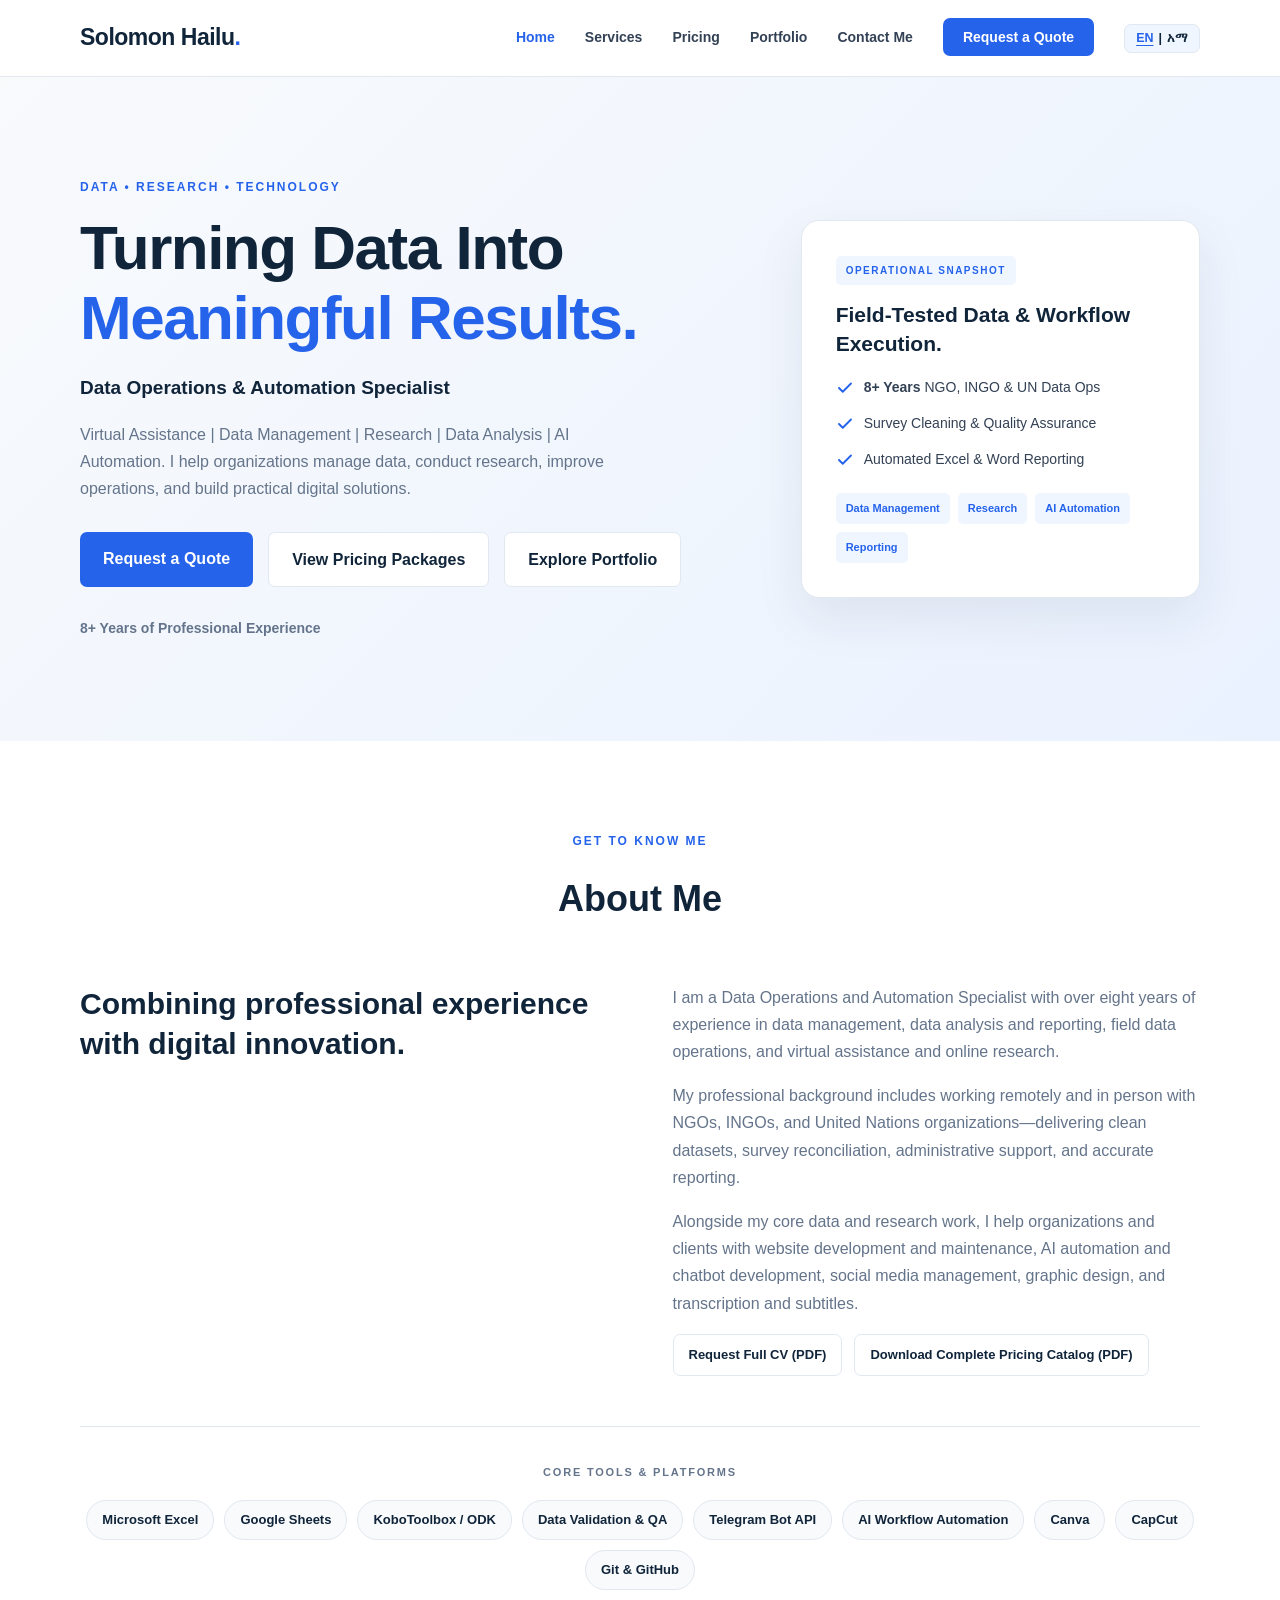
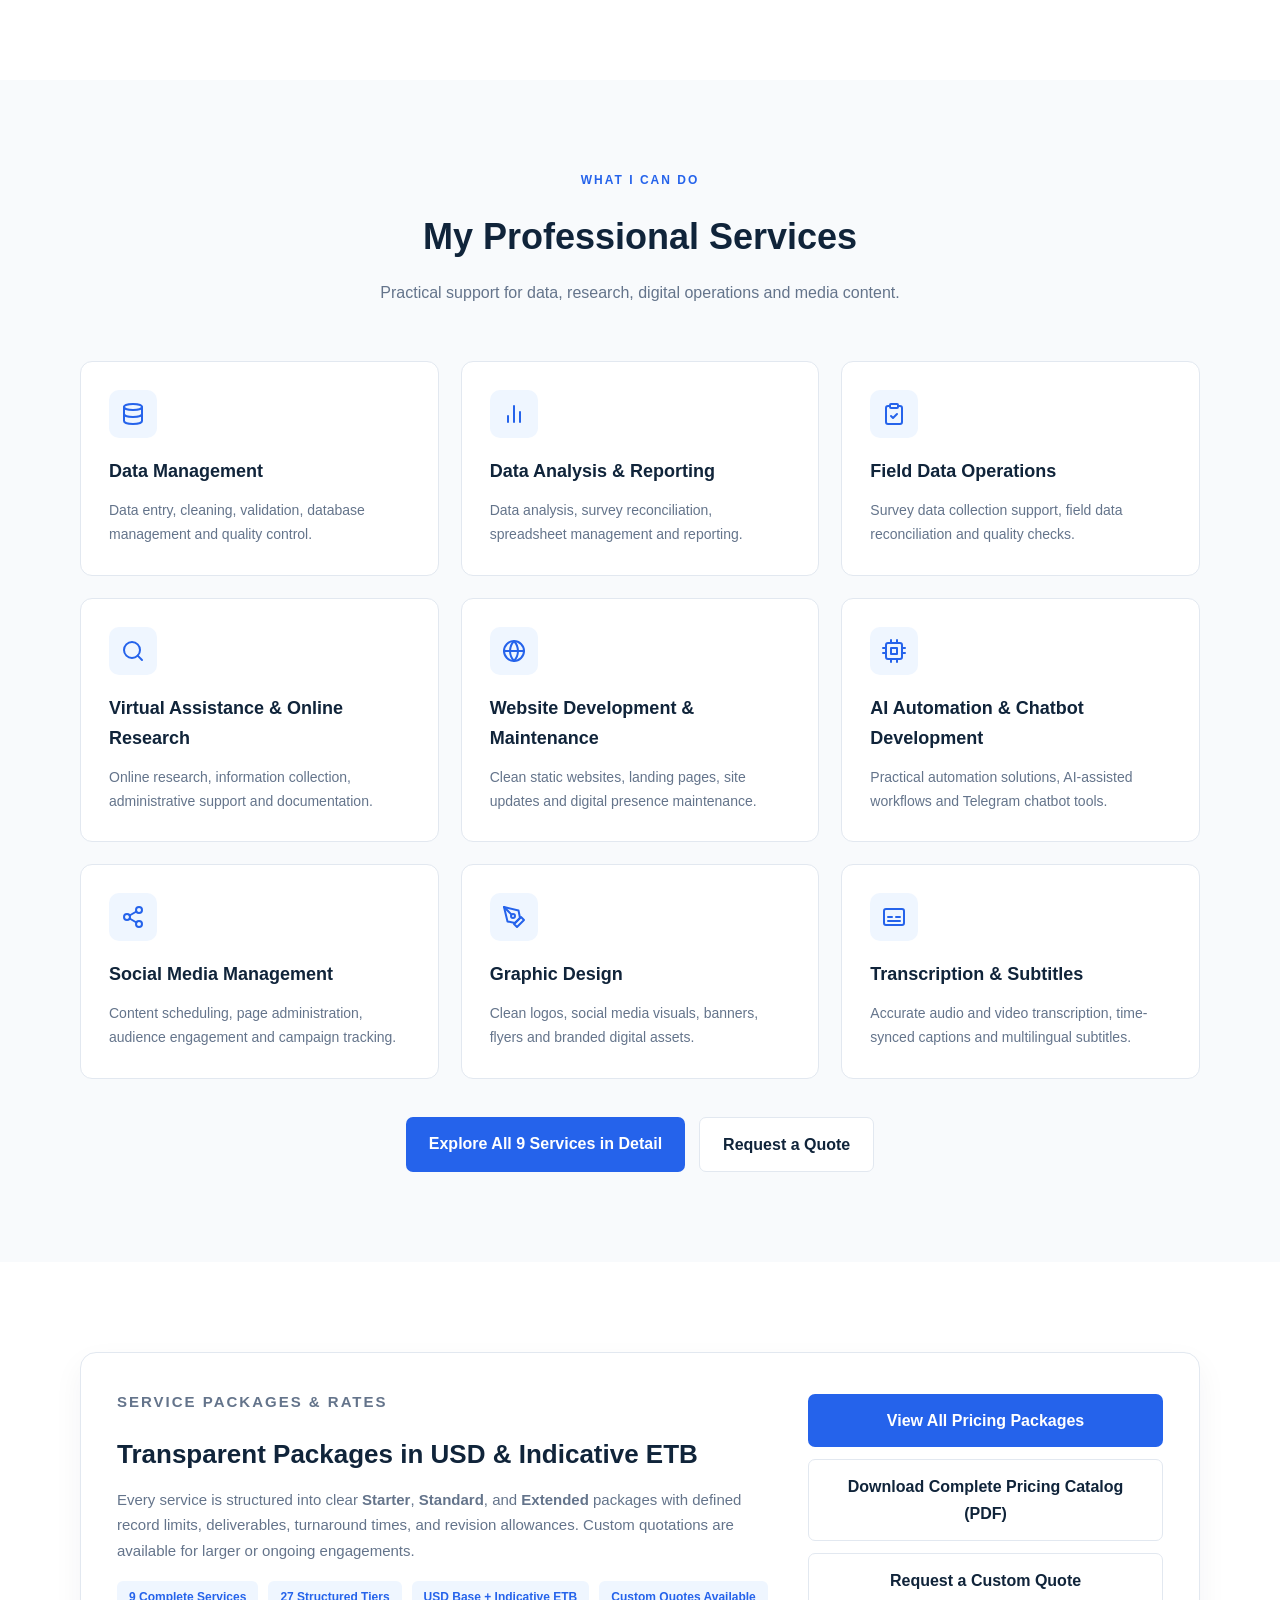
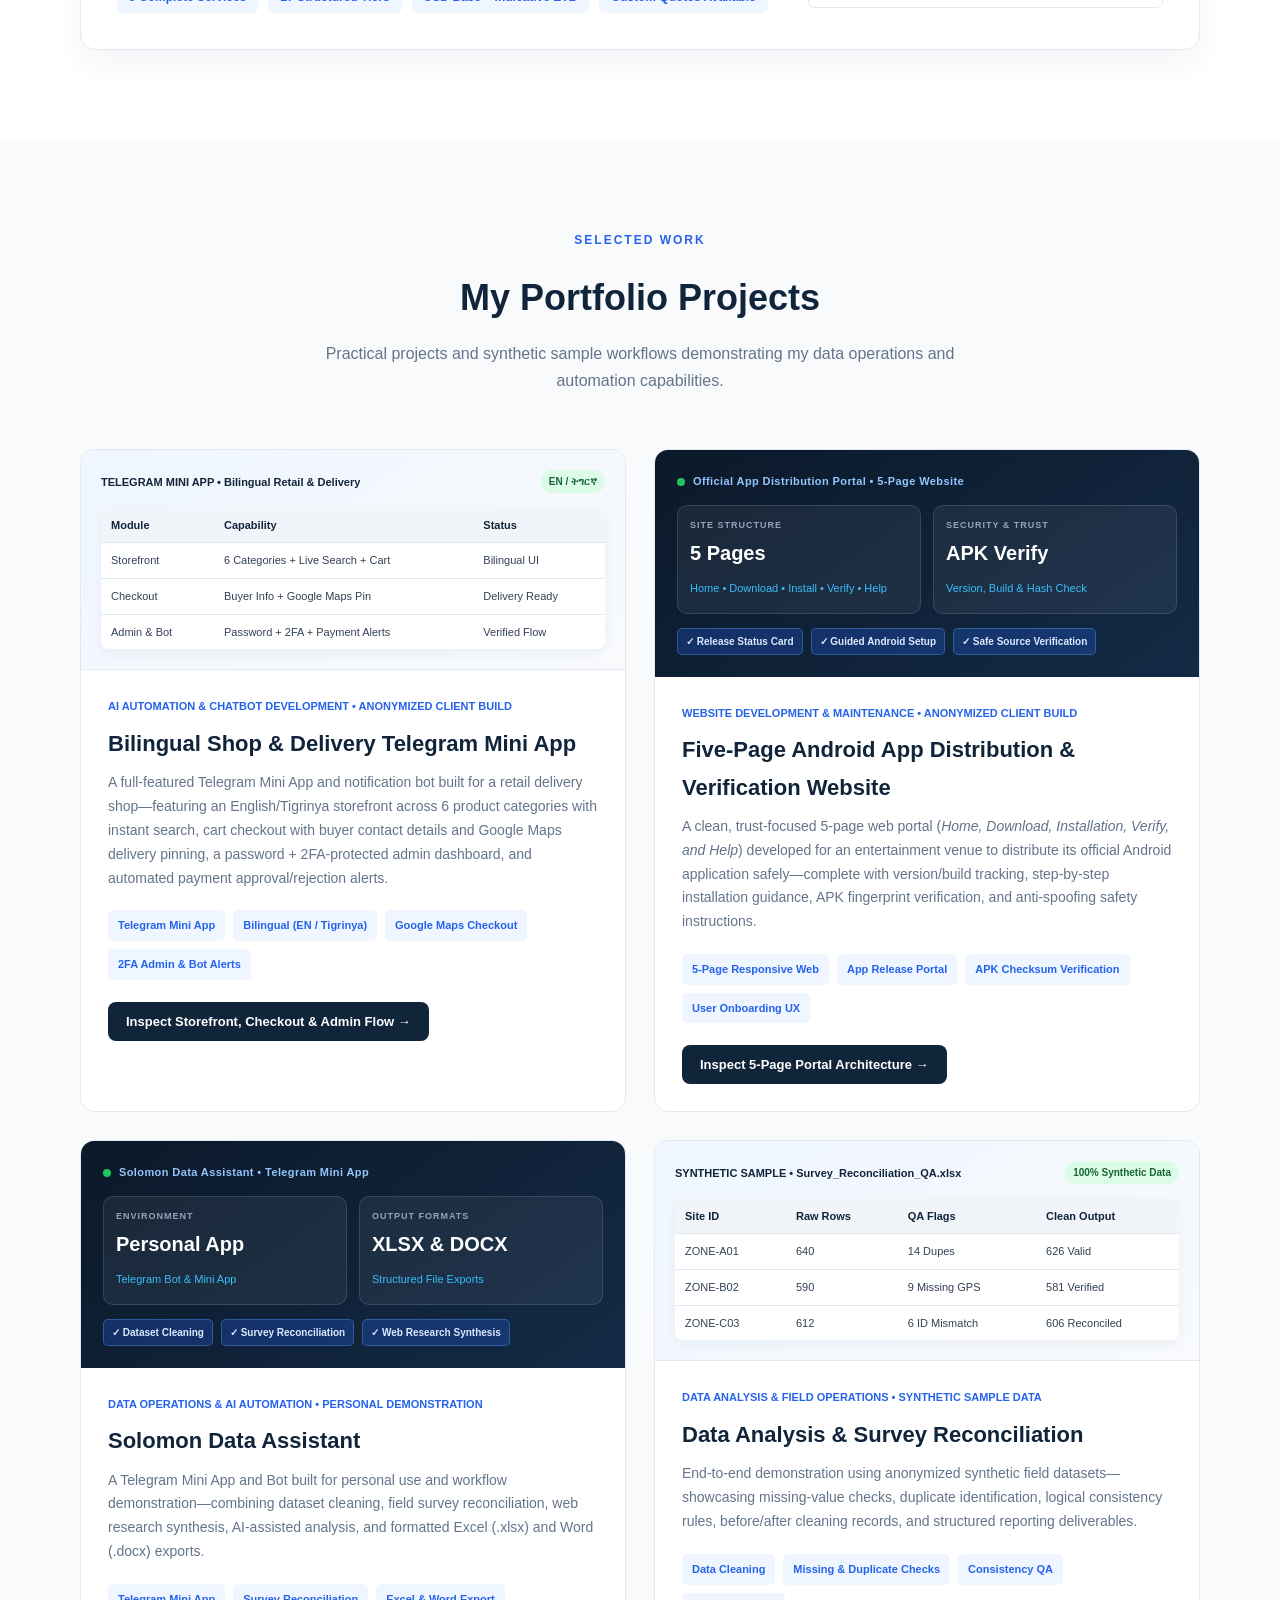
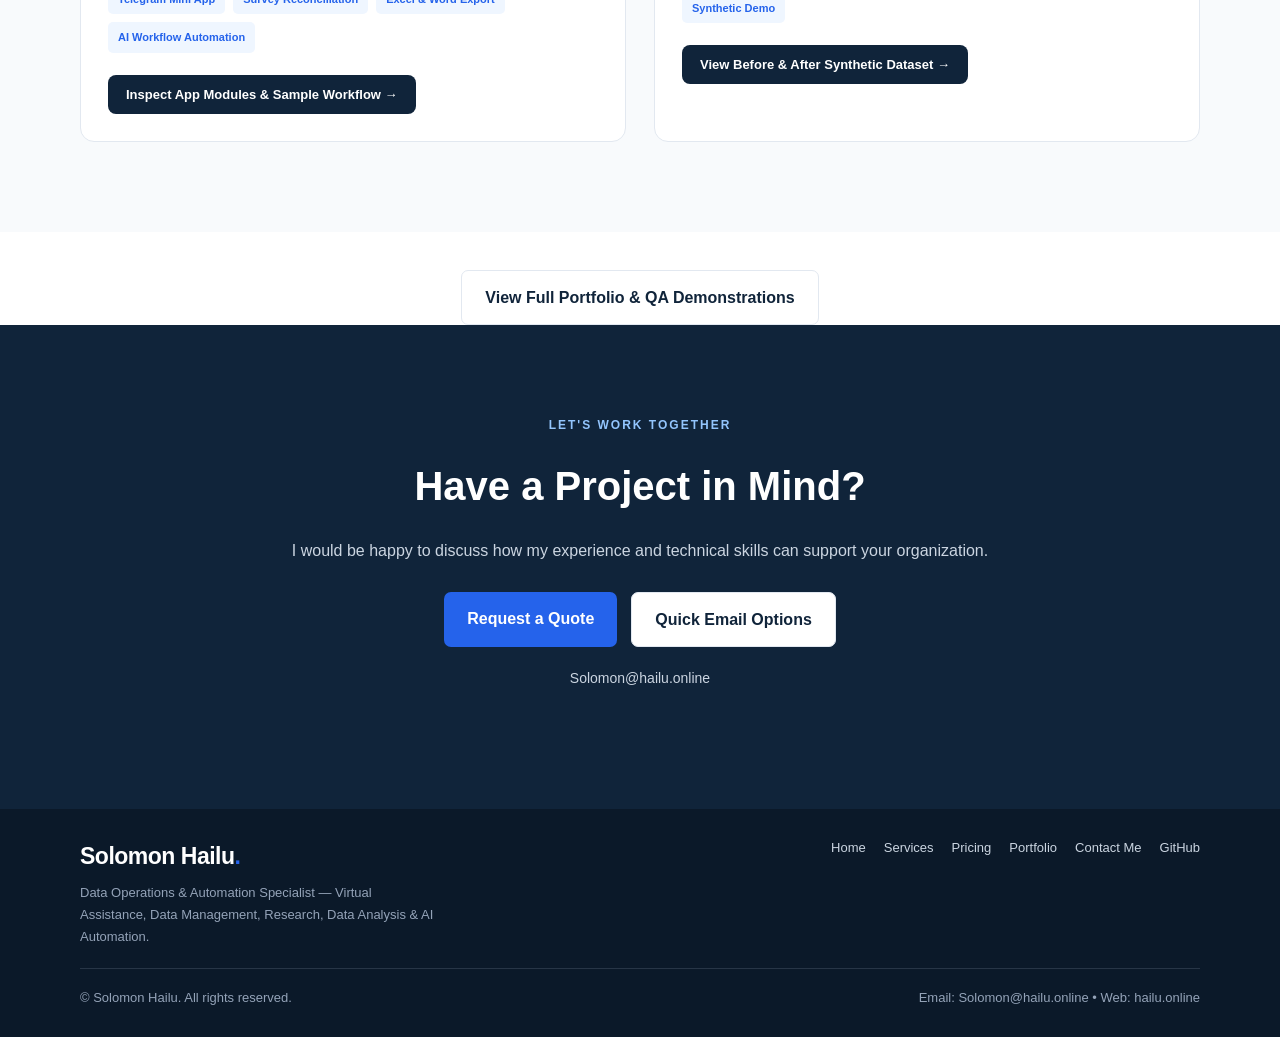
==== commit 9bb34197: "Complete EN/አማ translation coverage, PDF catalog switching, and portfolio modal fixes" ====
--- a/index.html
+++ b/index.html
@@ -915,6 +915,7 @@
     </div>
 
 
+    <script src="i18n.js"></script>
     <script src="script.js"></script>
 
 </body>
--- a/style.css
+++ b/style.css
@@ -1470,3 +1470,457 @@
         grid-template-columns: 1fr;
     }
 }
+
+/* Interactive Pricing Card Hover & Selection */
+.pricing-card {
+    transition: transform 0.2s ease, border-color 0.2s ease, box-shadow 0.2s ease;
+}
+
+.pricing-card:hover {
+    transform: translateY(-4px);
+    border-color: var(--blue);
+    box-shadow: 0 14px 32px rgba(37, 99, 235, 0.12);
+}
+
+.pricing-card:hover .btn-outline {
+    background: var(--blue);
+    color: white;
+    border-color: var(--blue);
+}
+/* =========================================================
+   UNIFIED TABLET & MOBILE LAYOUT (DESKTOP UNCHANGED)
+   ========================================================= */
+
+@media (max-width: 900px) {
+    .service-detail-grid,
+    .pricing-tiers-grid {
+        grid-template-columns: repeat(2, 1fr);
+        gap: 18px;
+    }
+
+    .pricing-teaser-box,
+    .contact-page-grid {
+        grid-template-columns: 1fr;
+        gap: 24px;
+    }
+
+    .pricing-jump-nav {
+        flex-wrap: nowrap;
+        overflow-x: auto;
+        -webkit-overflow-scrolling: touch;
+        scrollbar-width: thin;
+        padding-bottom: 8px;
+        margin-bottom: 28px;
+    }
+
+    .pricing-jump-nav a {
+        flex-shrink: 0;
+    }
+}
+
+@media (max-width: 768px) {
+    .navbar {
+        min-height: 64px;
+        padding: 10px 0;
+        flex-direction: row;
+        flex-wrap: nowrap;
+        align-items: center;
+        justify-content: space-between;
+        position: relative;
+    }
+
+    .nav-toggle {
+        display: inline-flex;
+        align-items: center;
+        justify-content: center;
+        min-width: 44px;
+        min-height: 44px;
+        border-radius: 8px;
+    }
+
+    .nav-links {
+        display: none;
+        position: absolute;
+        top: 100%;
+        left: 0;
+        right: 0;
+        background: var(--white);
+        border-bottom: 1px solid var(--border);
+        box-shadow: 0 14px 28px rgba(15, 35, 60, 0.12);
+        flex-direction: column;
+        align-items: stretch;
+        gap: 4px;
+        padding: 12px 5% 18px;
+        z-index: 120;
+    }
+
+    .nav-links.open {
+        display: flex;
+    }
+
+    .nav-links a {
+        display: flex;
+        align-items: center;
+        min-height: 44px;
+        padding: 8px 12px;
+        border-radius: 7px;
+        font-size: 14px;
+    }
+
+    .nav-links a:hover,
+    .nav-links a.active {
+        background: var(--light-blue);
+    }
+
+    .nav-contact {
+        margin-top: 6px;
+        justify-content: center;
+    }
+
+    .hero {
+        padding: 56px 0;
+    }
+
+    .hero-content {
+        grid-template-columns: 1fr;
+        gap: 28px;
+    }
+
+    .about-content {
+        grid-template-columns: 1fr;
+        gap: 20px;
+    }
+
+    .about-content h3 {
+        font-size: 24px;
+    }
+
+    .services-grid,
+    .portfolio-grid {
+        grid-template-columns: repeat(2, 1fr);
+        gap: 18px;
+    }
+
+    .form-group input,
+    .form-group select,
+    .form-group textarea {
+        font-size: 16px;
+        min-height: 44px;
+    }
+
+    .contact-info-card,
+    .quote-form-card,
+    .pricing-teaser-box {
+        padding: 22px;
+    }
+}
+
+/* Mobile L (390px - 640px): Tablet-inspired card structure & 2-column grids */
+@media (max-width: 640px) {
+    .container {
+        width: min(1120px, 92%);
+    }
+
+    .hero {
+        padding: 44px 0;
+    }
+
+    .hero h1 {
+        font-size: clamp(30px, 8vw, 40px);
+        line-height: 1.15;
+        margin-bottom: 14px;
+    }
+
+    .hero h2 {
+        font-size: 16px;
+    }
+
+    .hero-description {
+        font-size: 14px;
+    }
+
+    .hero-buttons {
+        display: grid;
+        grid-template-columns: 1fr 1fr;
+        gap: 10px;
+        margin: 20px 0;
+    }
+
+    .hero-buttons .btn:last-child {
+        grid-column: 1 / -1;
+    }
+
+    .hero-buttons .btn,
+    .page-hero-actions .btn {
+        min-height: 44px;
+        display: inline-flex;
+        align-items: center;
+        justify-content: center;
+        padding: 10px 14px;
+        font-size: 13.5px;
+    }
+
+    .hero-card {
+        padding: 20px;
+        border-radius: 14px;
+    }
+
+    .section {
+        padding: 48px 0;
+    }
+
+    .section-heading {
+        margin-bottom: 28px;
+    }
+
+    .section-heading h2 {
+        font-size: 25px;
+    }
+
+    .page-hero {
+        padding: 38px 0 32px;
+    }
+
+    .page-hero h1 {
+        font-size: clamp(26px, 7.2vw, 34px);
+    }
+
+    .services-grid {
+        grid-template-columns: repeat(2, 1fr);
+        gap: 12px;
+    }
+
+    .service-card {
+        padding: 16px;
+        border-radius: 10px;
+    }
+
+    .service-icon {
+        width: 36px;
+        height: 36px;
+        margin-bottom: 10px;
+    }
+
+    .service-card h3 {
+        font-size: 14.5px;
+        line-height: 1.3;
+        margin-bottom: 6px;
+    }
+
+    .service-card p {
+        font-size: 12px;
+        line-height: 1.45;
+    }
+
+    /* 2-column cards on Mobile L (414px+) where wide enough; clean single column below 414px */
+    .pricing-tiers-grid,
+    .service-detail-grid,
+    .portfolio-grid {
+        grid-template-columns: repeat(2, 1fr);
+        gap: 12px;
+    }
+
+    .pricing-card,
+    .service-detail-card {
+        display: flex;
+        flex-direction: column;
+        padding: 16px;
+        border-radius: 12px;
+    }
+
+    .pricing-card .tier-price-usd {
+        font-size: 24px;
+        text-align: left;
+    }
+
+    .pricing-card .tier-price-etb {
+        font-size: 11.5px;
+        text-align: left;
+        margin: 4px 0 12px;
+    }
+
+    .pricing-card .tier-features,
+    .pricing-card .tier-meta {
+        font-size: 12px;
+    }
+
+    .pricing-card .btn,
+    .service-detail-card .btn {
+        margin-top: auto;
+        min-height: 42px;
+        padding: 9px 10px;
+        font-size: 12.5px;
+        display: inline-flex;
+        align-items: center;
+        justify-content: center;
+    }
+
+    .modal-grid,
+    .screenshot-row,
+    .form-grid {
+        grid-template-columns: 1fr;
+        gap: 14px;
+    }
+
+    .project-preview-dark,
+    .project-preview-light {
+        min-height: 175px;
+        padding: 14px;
+    }
+
+    .mini-kpi strong {
+        font-size: 16px;
+    }
+
+    .mini-sheet-table th,
+    .mini-sheet-table td {
+        padding: 6px;
+        font-size: 10px;
+    }
+
+    .project-info {
+        padding: 16px;
+    }
+
+    .project-info h3 {
+        font-size: 17px;
+    }
+
+    .contact-section {
+        padding: 50px 0;
+    }
+
+    .contact-section h2 {
+        font-size: 26px;
+    }
+
+    .modal-dialog {
+        padding: 18px;
+    }
+
+    .footer {
+        padding: 24px 0;
+    }
+
+    .footer-grid {
+        flex-direction: column;
+        gap: 16px;
+    }
+
+    .footer-nav {
+        gap: 8px 14px;
+    }
+
+    .footer-nav a {
+        min-height: 36px;
+        display: inline-flex;
+        align-items: center;
+    }
+
+    .footer-bottom {
+        flex-direction: column;
+        align-items: flex-start;
+        gap: 6px;
+    }
+}
+
+/* Mobile S & M (<= 413px, including 390px, 375px, 360px, 320px) */
+@media (max-width: 413px) {
+    .container {
+        width: 93%;
+    }
+
+    .pricing-tiers-grid,
+    .service-detail-grid,
+    .portfolio-grid {
+        grid-template-columns: 1fr;
+        gap: 14px;
+    }
+
+    .pricing-card,
+    .service-detail-card {
+        padding: 18px 16px;
+    }
+}
+
+@media (max-width: 389px) {
+    .logo {
+        font-size: 20px;
+    }
+
+    .hero-buttons,
+    .services-grid {
+        grid-template-columns: 1fr;
+    }
+
+    .hero-card,
+    .contact-info-card,
+    .quote-form-card {
+        padding: 18px 16px;
+    }
+
+    .form-actions {
+        flex-direction: column;
+    }
+
+    .form-actions .btn {
+        width: 100%;
+        text-align: center;
+    }
+}
+/* Bilingual EN / Amharic Language Toggle */
+.lang-switch-item {
+    display: flex;
+    align-items: center;
+}
+
+.lang-toggle-btn {
+    display: inline-flex;
+    align-items: center;
+    gap: 5px;
+    padding: 6px 11px;
+    border-radius: 7px;
+    border: 1px solid var(--border);
+    background: var(--light-blue);
+    color: var(--navy);
+    font-size: 12.5px;
+    font-weight: 700;
+    cursor: pointer;
+    transition: all 0.2s ease;
+    white-space: nowrap;
+}
+
+.lang-toggle-btn:hover {
+    border-color: var(--blue);
+    color: var(--blue);
+}
+
+.lang-toggle-btn span.active-lang {
+    color: var(--blue);
+    text-decoration: underline;
+    text-underline-offset: 3px;
+}
+
+@media (max-width: 768px) {
+    .lang-toggle-btn {
+        width: 100%;
+        justify-content: center;
+        min-height: 42px;
+        margin-top: 4px;
+    }
+}
+/* Modal Backdrop & Clean Open/Close Visibility */
+.modal-backdrop {
+    display: none;
+    position: fixed;
+    inset: 0;
+    background: rgba(15, 23, 42, 0.65);
+    z-index: 9999;
+    align-items: center;
+    justify-content: center;
+    padding: 20px;
+}
+
+.modal-backdrop.open {
+    display: flex;
+}
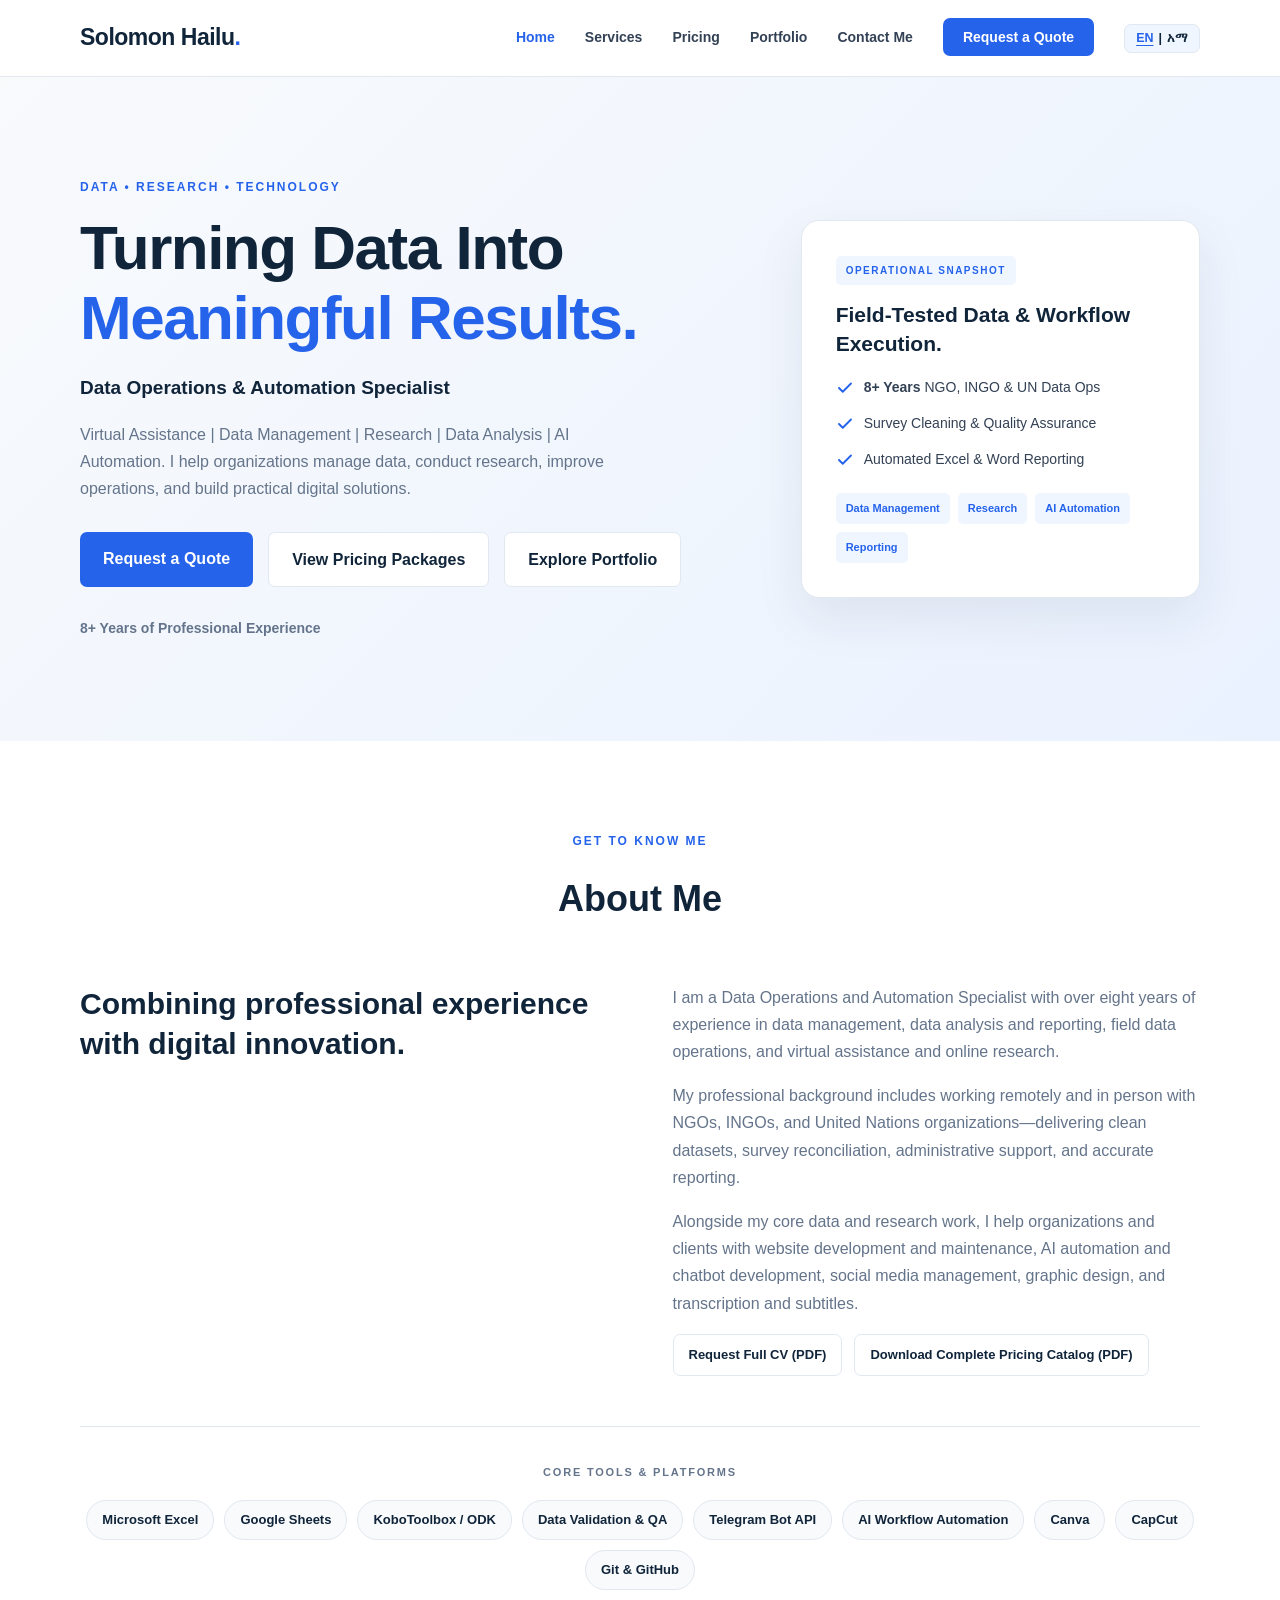
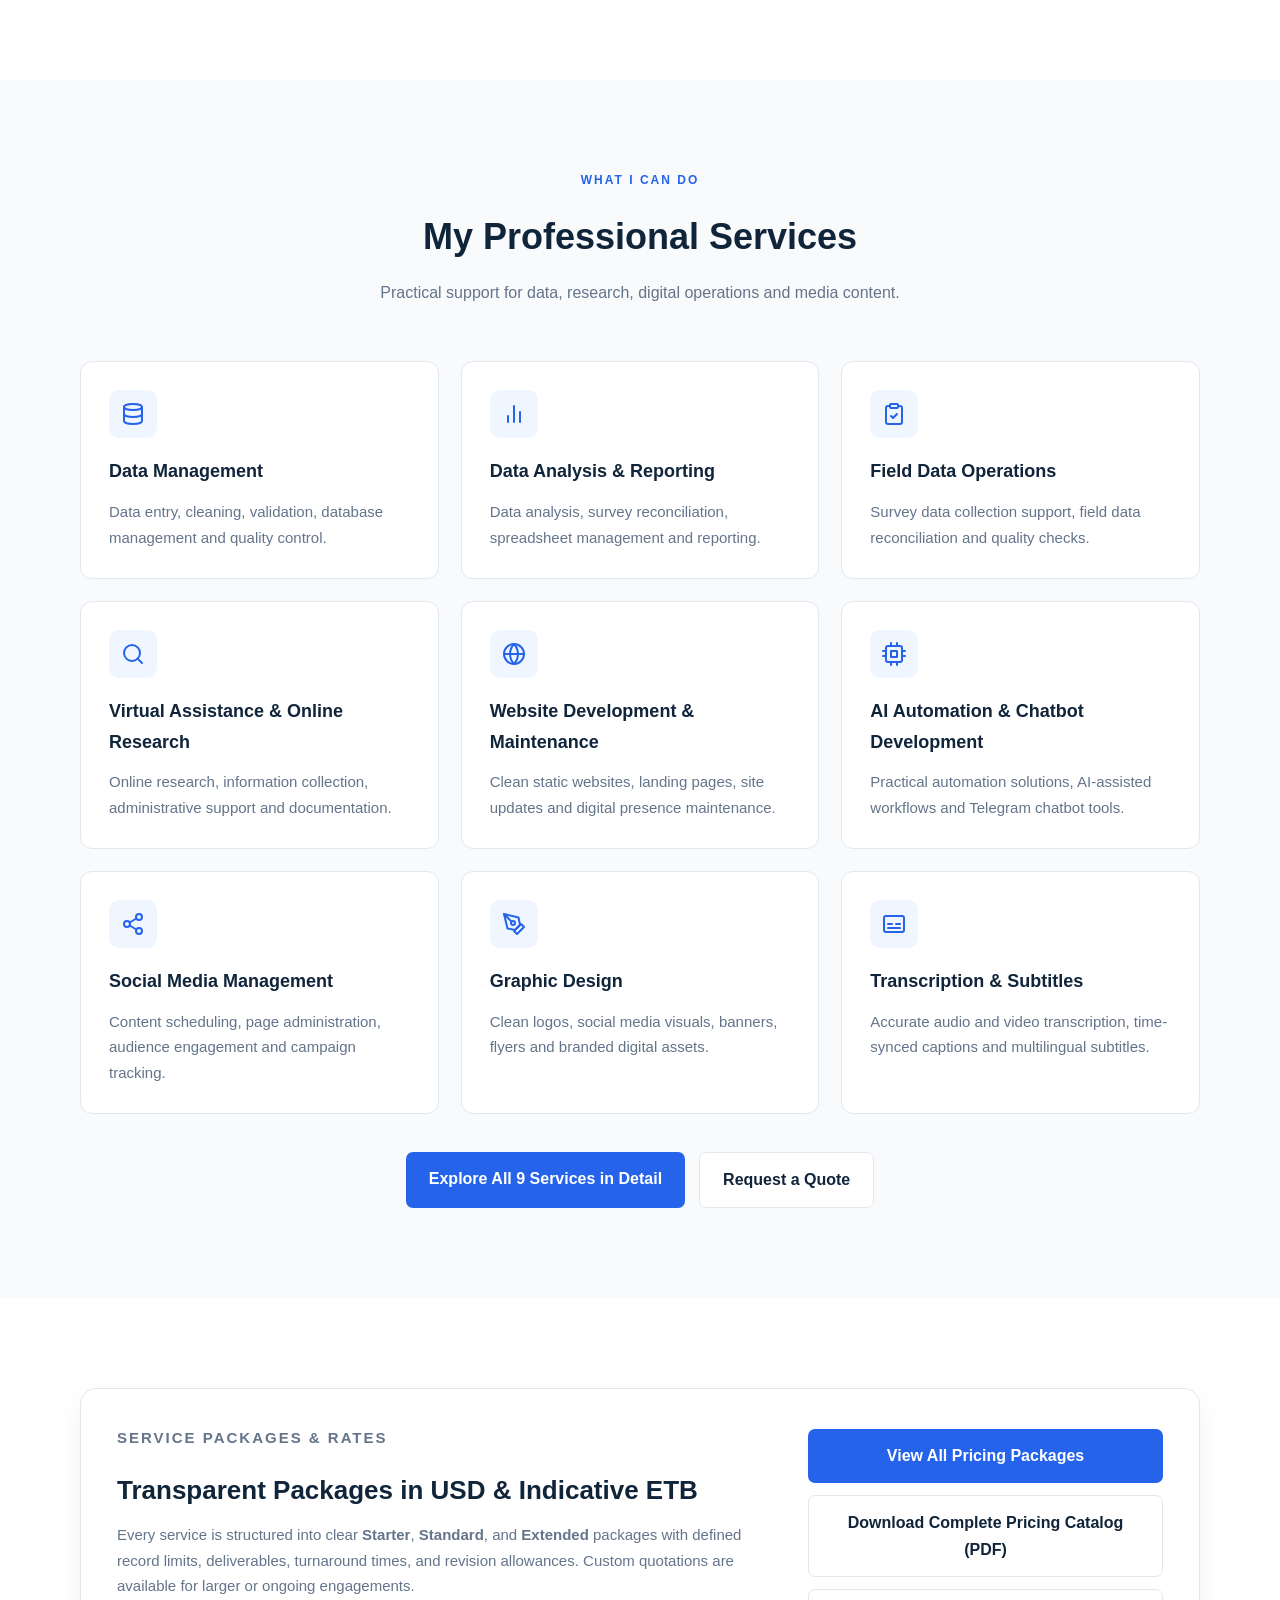
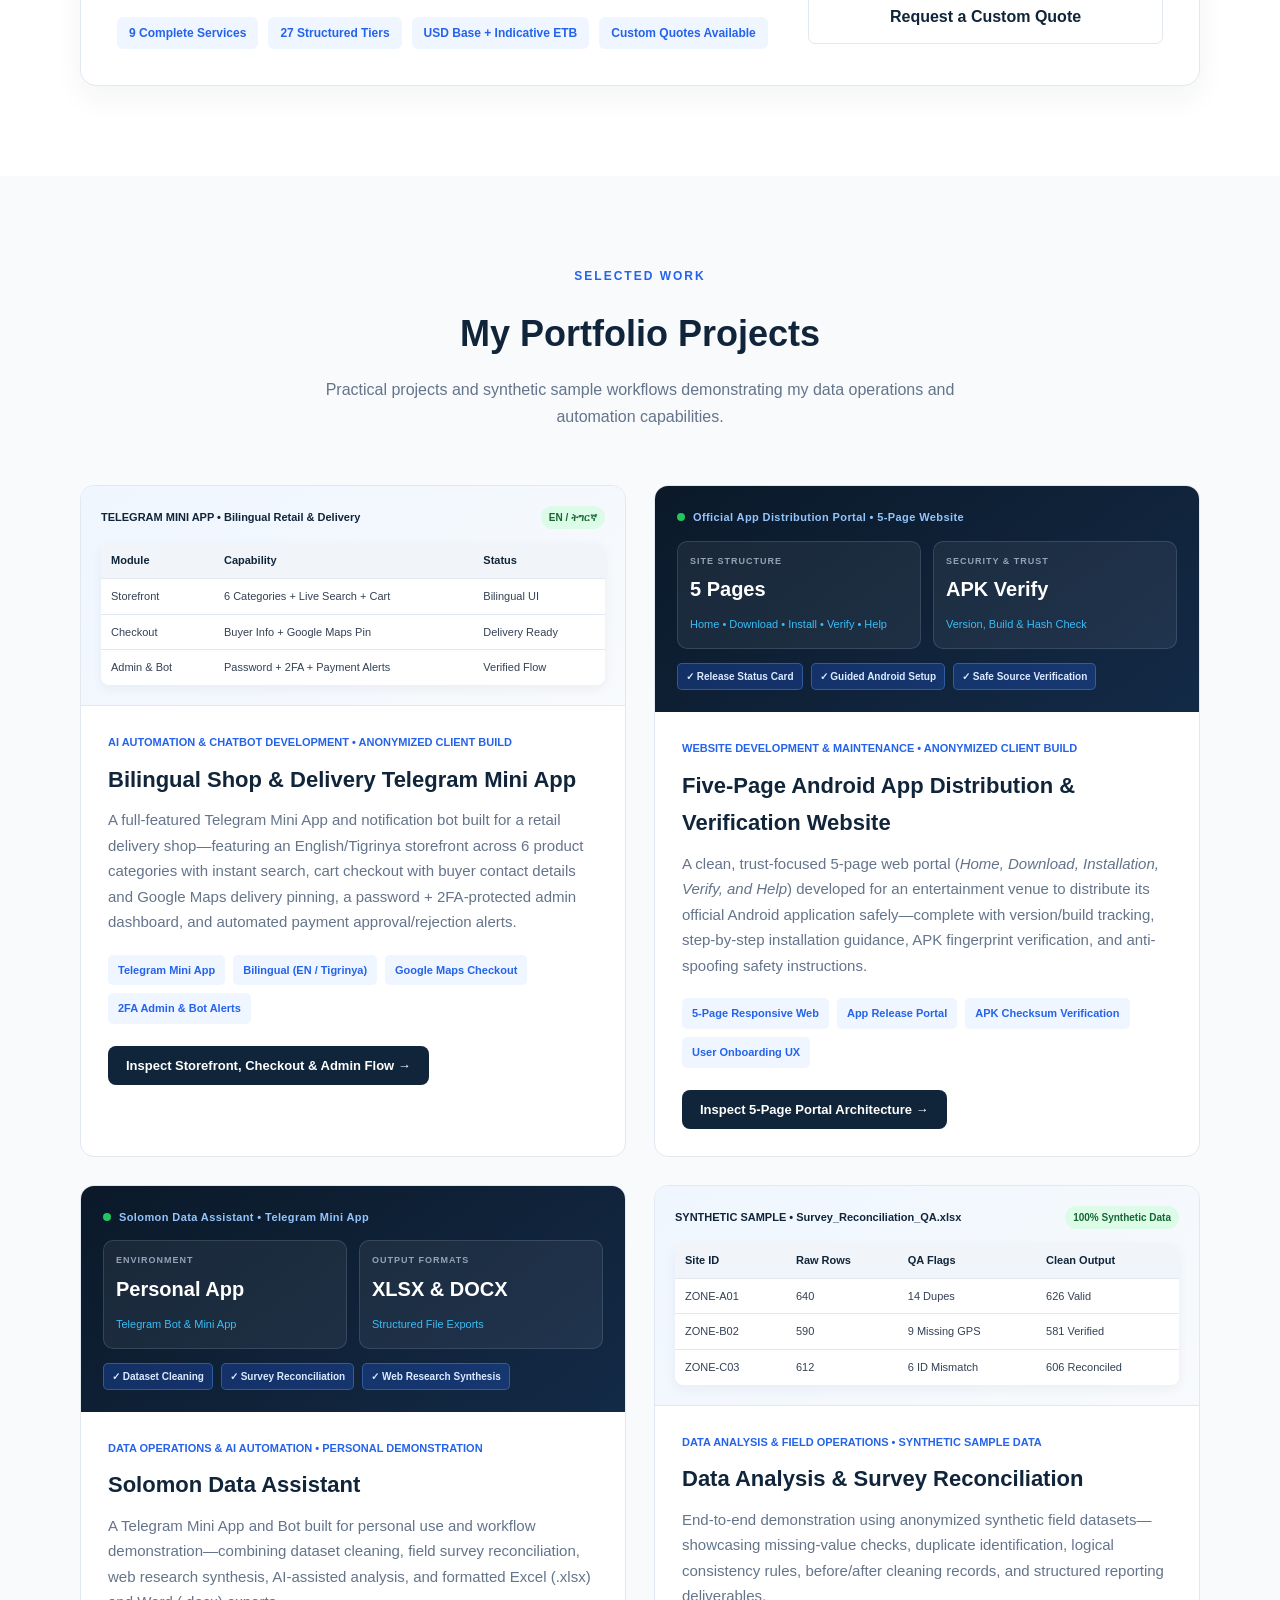
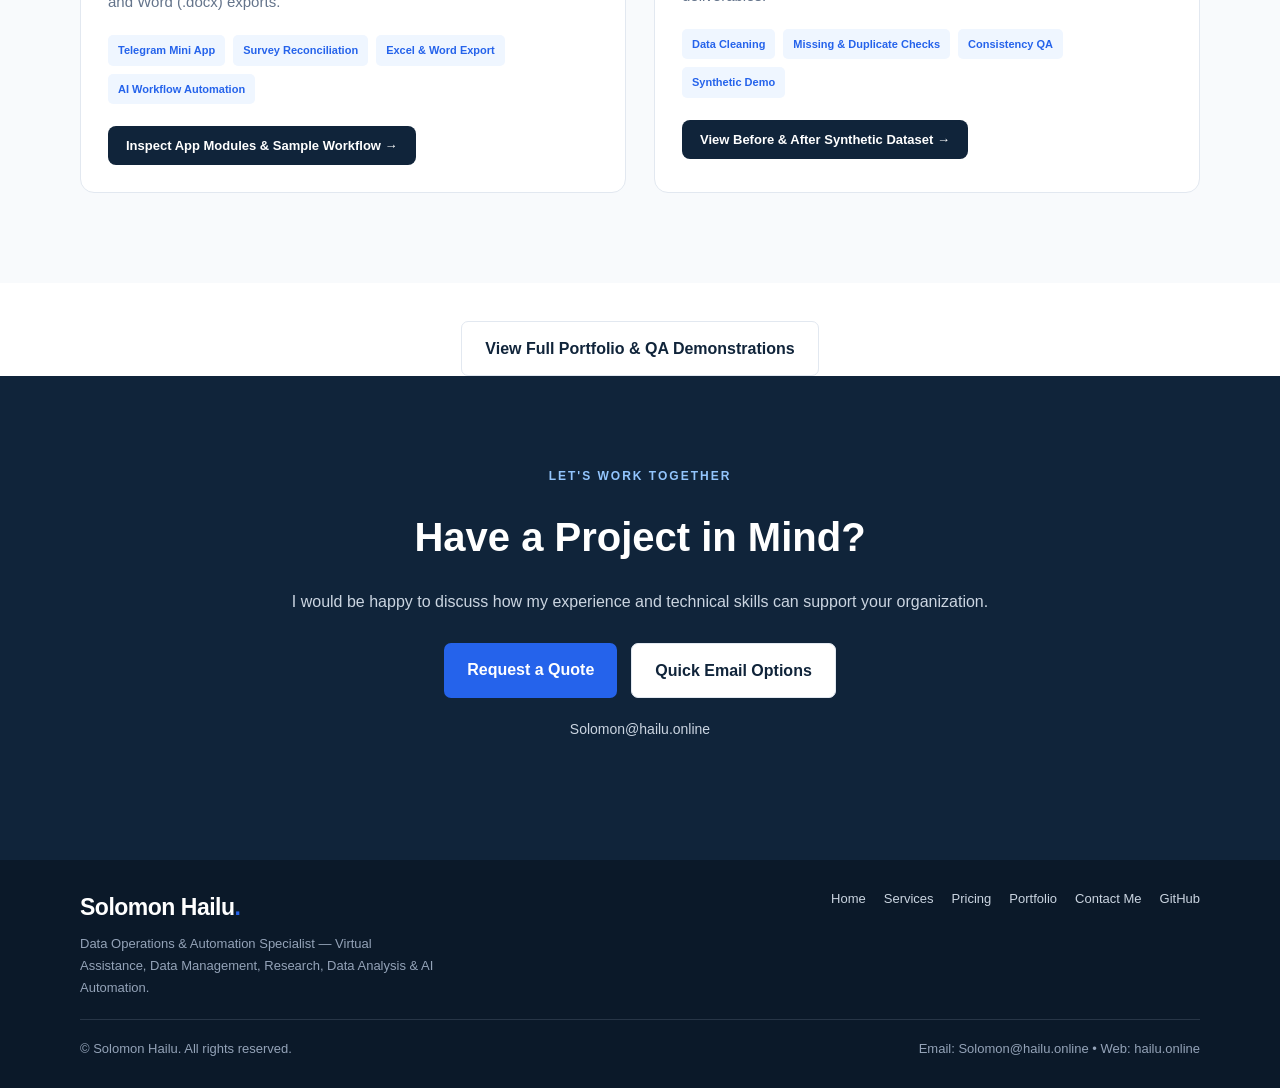
==== commit ea106b76: "Improve responsive layouts and accessibility" ====
--- a/index.html
+++ b/index.html
@@ -100,15 +100,15 @@
 
                     <ul class="hero-highlights">
                         <li>
-                            <svg width="18" height="18" viewBox="0 0 24 24" fill="none" stroke="currentColor" stroke-width="2.5" stroke-linecap="round" stroke-linejoin="round"><polyline points="20 6 9 17 4 12"></polyline></svg>
+                            <svg aria-hidden="true" width="18" height="18" viewBox="0 0 24 24" fill="none" stroke="currentColor" stroke-width="2.5" stroke-linecap="round" stroke-linejoin="round"><polyline points="20 6 9 17 4 12"></polyline></svg>
                             <span><strong>8+ Years</strong> NGO, INGO &amp; UN Data Ops</span>
                         </li>
                         <li>
-                            <svg width="18" height="18" viewBox="0 0 24 24" fill="none" stroke="currentColor" stroke-width="2.5" stroke-linecap="round" stroke-linejoin="round"><polyline points="20 6 9 17 4 12"></polyline></svg>
+                            <svg aria-hidden="true" width="18" height="18" viewBox="0 0 24 24" fill="none" stroke="currentColor" stroke-width="2.5" stroke-linecap="round" stroke-linejoin="round"><polyline points="20 6 9 17 4 12"></polyline></svg>
                             <span>Survey Cleaning &amp; Quality Assurance</span>
                         </li>
                         <li>
-                            <svg width="18" height="18" viewBox="0 0 24 24" fill="none" stroke="currentColor" stroke-width="2.5" stroke-linecap="round" stroke-linejoin="round"><polyline points="20 6 9 17 4 12"></polyline></svg>
+                            <svg aria-hidden="true" width="18" height="18" viewBox="0 0 24 24" fill="none" stroke="currentColor" stroke-width="2.5" stroke-linecap="round" stroke-linejoin="round"><polyline points="20 6 9 17 4 12"></polyline></svg>
                             <span>Automated Excel &amp; Word Reporting</span>
                         </li>
                     </ul>
@@ -212,7 +212,7 @@
                     <!-- Row 1: Core Data & Field Operations -->
                     <article class="service-card">
                         <div class="service-icon">
-                            <svg width="24" height="24" viewBox="0 0 24 24" fill="none" stroke="currentColor" stroke-width="2" stroke-linecap="round" stroke-linejoin="round"><ellipse cx="12" cy="5" rx="9" ry="3"></ellipse><path d="M21 12c0 1.66-4 3-9 3s-9-1.34-9-3"></path><path d="M3 5v14c0 1.66 4 3 9 3s9-1.34 9-3V5"></path></svg>
+                            <svg aria-hidden="true" width="24" height="24" viewBox="0 0 24 24" fill="none" stroke="currentColor" stroke-width="2" stroke-linecap="round" stroke-linejoin="round"><ellipse cx="12" cy="5" rx="9" ry="3"></ellipse><path d="M21 12c0 1.66-4 3-9 3s-9-1.34-9-3"></path><path d="M3 5v14c0 1.66 4 3 9 3s9-1.34 9-3V5"></path></svg>
                         </div>
                         <h3>Data Management</h3>
                         <p>
@@ -223,7 +223,7 @@
 
                     <article class="service-card">
                         <div class="service-icon">
-                            <svg width="24" height="24" viewBox="0 0 24 24" fill="none" stroke="currentColor" stroke-width="2" stroke-linecap="round" stroke-linejoin="round"><line x1="18" y1="20" x2="18" y2="10"></line><line x1="12" y1="20" x2="12" y2="4"></line><line x1="6" y1="20" x2="6" y2="14"></line></svg>
+                            <svg aria-hidden="true" width="24" height="24" viewBox="0 0 24 24" fill="none" stroke="currentColor" stroke-width="2" stroke-linecap="round" stroke-linejoin="round"><line x1="18" y1="20" x2="18" y2="10"></line><line x1="12" y1="20" x2="12" y2="4"></line><line x1="6" y1="20" x2="6" y2="14"></line></svg>
                         </div>
                         <h3>Data Analysis &amp; Reporting</h3>
                         <p>
@@ -234,7 +234,7 @@
 
                     <article class="service-card">
                         <div class="service-icon">
-                            <svg width="24" height="24" viewBox="0 0 24 24" fill="none" stroke="currentColor" stroke-width="2" stroke-linecap="round" stroke-linejoin="round"><path d="M16 4h2a2 2 0 0 1 2 2v14a2 2 0 0 1-2 2H6a2 2 0 0 1-2-2V6a2 2 0 0 1 2-2h2"></path><rect x="8" y="2" width="8" height="4" rx="1" ry="1"></rect><path d="M9 14l2 2 4-4"></path></svg>
+                            <svg aria-hidden="true" width="24" height="24" viewBox="0 0 24 24" fill="none" stroke="currentColor" stroke-width="2" stroke-linecap="round" stroke-linejoin="round"><path d="M16 4h2a2 2 0 0 1 2 2v14a2 2 0 0 1-2 2H6a2 2 0 0 1-2-2V6a2 2 0 0 1 2-2h2"></path><rect x="8" y="2" width="8" height="4" rx="1" ry="1"></rect><path d="M9 14l2 2 4-4"></path></svg>
                         </div>
                         <h3>Field Data Operations</h3>
                         <p>
@@ -246,7 +246,7 @@
                     <!-- Row 2: Virtual Operations, Web & AI -->
                     <article class="service-card">
                         <div class="service-icon">
-                            <svg width="24" height="24" viewBox="0 0 24 24" fill="none" stroke="currentColor" stroke-width="2" stroke-linecap="round" stroke-linejoin="round"><circle cx="11" cy="11" r="8"></circle><line x1="21" y1="21" x2="16.65" y2="16.65"></line></svg>
+                            <svg aria-hidden="true" width="24" height="24" viewBox="0 0 24 24" fill="none" stroke="currentColor" stroke-width="2" stroke-linecap="round" stroke-linejoin="round"><circle cx="11" cy="11" r="8"></circle><line x1="21" y1="21" x2="16.65" y2="16.65"></line></svg>
                         </div>
                         <h3>Virtual Assistance &amp; Online Research</h3>
                         <p>
@@ -257,7 +257,7 @@
 
                     <article class="service-card">
                         <div class="service-icon">
-                            <svg width="24" height="24" viewBox="0 0 24 24" fill="none" stroke="currentColor" stroke-width="2" stroke-linecap="round" stroke-linejoin="round"><circle cx="12" cy="12" r="10"></circle><line x1="2" y1="12" x2="22" y2="12"></line><path d="M12 2a15.3 15.3 0 0 1 4 10 15.3 15.3 0 0 1-4 10 15.3 15.3 0 0 1-4-10 15.3 15.3 0 0 1 4-10z"></path></svg>
+                            <svg aria-hidden="true" width="24" height="24" viewBox="0 0 24 24" fill="none" stroke="currentColor" stroke-width="2" stroke-linecap="round" stroke-linejoin="round"><circle cx="12" cy="12" r="10"></circle><line x1="2" y1="12" x2="22" y2="12"></line><path d="M12 2a15.3 15.3 0 0 1 4 10 15.3 15.3 0 0 1-4 10 15.3 15.3 0 0 1-4-10 15.3 15.3 0 0 1 4-10z"></path></svg>
                         </div>
                         <h3>Website Development &amp; Maintenance</h3>
                         <p>
@@ -268,7 +268,7 @@
 
                     <article class="service-card">
                         <div class="service-icon">
-                            <svg width="24" height="24" viewBox="0 0 24 24" fill="none" stroke="currentColor" stroke-width="2" stroke-linecap="round" stroke-linejoin="round"><rect x="4" y="4" width="16" height="16" rx="2" ry="2"></rect><rect x="9" y="9" width="6" height="6"></rect><line x1="9" y1="1" x2="9" y2="4"></line><line x1="15" y1="1" x2="15" y2="4"></line><line x1="9" y1="20" x2="9" y2="23"></line><line x1="15" y1="20" x2="15" y2="23"></line><line x1="20" y1="9" x2="23" y2="9"></line><line x1="20" y1="14" x2="23" y2="14"></line><line x1="1" y1="9" x2="4" y2="9"></line><line x1="1" y1="14" x2="4" y2="14"></line></svg>
+                            <svg aria-hidden="true" width="24" height="24" viewBox="0 0 24 24" fill="none" stroke="currentColor" stroke-width="2" stroke-linecap="round" stroke-linejoin="round"><rect x="4" y="4" width="16" height="16" rx="2" ry="2"></rect><rect x="9" y="9" width="6" height="6"></rect><line x1="9" y1="1" x2="9" y2="4"></line><line x1="15" y1="1" x2="15" y2="4"></line><line x1="9" y1="20" x2="9" y2="23"></line><line x1="15" y1="20" x2="15" y2="23"></line><line x1="20" y1="9" x2="23" y2="9"></line><line x1="20" y1="14" x2="23" y2="14"></line><line x1="1" y1="9" x2="4" y2="9"></line><line x1="1" y1="14" x2="4" y2="14"></line></svg>
                         </div>
                         <h3>AI Automation &amp; Chatbot Development</h3>
                         <p>
@@ -280,7 +280,7 @@
                     <!-- Row 3: Digital Content & Media Support -->
                     <article class="service-card">
                         <div class="service-icon">
-                            <svg width="24" height="24" viewBox="0 0 24 24" fill="none" stroke="currentColor" stroke-width="2" stroke-linecap="round" stroke-linejoin="round"><circle cx="18" cy="5" r="3"></circle><circle cx="6" cy="12" r="3"></circle><circle cx="18" cy="19" r="3"></circle><line x1="8.59" y1="13.51" x2="15.42" y2="17.49"></line><line x1="15.41" y1="6.51" x2="8.59" y2="10.49"></line></svg>
+                            <svg aria-hidden="true" width="24" height="24" viewBox="0 0 24 24" fill="none" stroke="currentColor" stroke-width="2" stroke-linecap="round" stroke-linejoin="round"><circle cx="18" cy="5" r="3"></circle><circle cx="6" cy="12" r="3"></circle><circle cx="18" cy="19" r="3"></circle><line x1="8.59" y1="13.51" x2="15.42" y2="17.49"></line><line x1="15.41" y1="6.51" x2="8.59" y2="10.49"></line></svg>
                         </div>
                         <h3>Social Media Management</h3>
                         <p>
@@ -291,7 +291,7 @@
 
                     <article class="service-card">
                         <div class="service-icon">
-                            <svg width="24" height="24" viewBox="0 0 24 24" fill="none" stroke="currentColor" stroke-width="2" stroke-linecap="round" stroke-linejoin="round"><path d="M12 19l7-7 3 3-7 7-3-3z"></path><path d="M18 13l-1.5-7.5L2 2l3.5 14.5L13 18l5-5z"></path><path d="M2 2l7.586 7.586"></path><circle cx="11" cy="11" r="2"></circle></svg>
+                            <svg aria-hidden="true" width="24" height="24" viewBox="0 0 24 24" fill="none" stroke="currentColor" stroke-width="2" stroke-linecap="round" stroke-linejoin="round"><path d="M12 19l7-7 3 3-7 7-3-3z"></path><path d="M18 13l-1.5-7.5L2 2l3.5 14.5L13 18l5-5z"></path><path d="M2 2l7.586 7.586"></path><circle cx="11" cy="11" r="2"></circle></svg>
                         </div>
                         <h3>Graphic Design</h3>
                         <p>
@@ -302,7 +302,7 @@
 
                     <article class="service-card">
                         <div class="service-icon">
-                            <svg width="24" height="24" viewBox="0 0 24 24" fill="none" stroke="currentColor" stroke-width="2" stroke-linecap="round" stroke-linejoin="round"><rect x="2" y="4" width="20" height="16" rx="2" ry="2"></rect><line x1="6" y1="12" x2="10" y2="12"></line><line x1="14" y1="12" x2="18" y2="12"></line><line x1="6" y1="16" x2="18" y2="16"></line></svg>
+                            <svg aria-hidden="true" width="24" height="24" viewBox="0 0 24 24" fill="none" stroke="currentColor" stroke-width="2" stroke-linecap="round" stroke-linejoin="round"><rect x="2" y="4" width="20" height="16" rx="2" ry="2"></rect><line x1="6" y1="12" x2="10" y2="12"></line><line x1="14" y1="12" x2="18" y2="12"></line><line x1="6" y1="16" x2="18" y2="16"></line></svg>
                         </div>
                         <h3>Transcription &amp; Subtitles</h3>
                         <p>
--- a/style.css
+++ b/style.css
@@ -1923,4 +1923,127 @@
 
 .modal-backdrop.open {
     display: flex;
+}
+@media (max-width: 768px) {
+    /* STAGE 3 REFINEMENT: TABLET & MOBILE READABILITY (DESKTOP UNCHANGED) */
+    .pricing-tiers-grid,
+    .service-detail-grid,
+    .portfolio-grid,
+    .services-grid {
+        grid-template-columns: repeat(2, 1fr);
+        gap: 18px;
+    }
+
+    .pricing-card,
+    .service-detail-card,
+    .project-card,
+    .service-card {
+        display: flex;
+        flex-direction: column;
+        height: 100%;
+    }
+
+    .pricing-card .btn,
+    .service-detail-card .btn {
+        margin-top: auto;
+    }
+}
+
+@media (max-width: 600px) {
+    /* Single-column cards below 600px prevent cramped pricing, feature lists, and preview tables */
+    .pricing-tiers-grid,
+    .service-detail-grid,
+    .portfolio-grid {
+        grid-template-columns: 1fr;
+        gap: 16px;
+    }
+
+    .pricing-card,
+    .service-detail-card {
+        padding: 20px 18px;
+    }
+
+    .pricing-card .tier-price-usd {
+        font-size: 28px;
+    }
+
+    .pricing-card .tier-price-etb {
+        font-size: 13px;
+    }
+
+    .pricing-card .tier-features,
+    .pricing-card .tier-meta {
+        font-size: 13.5px;
+    }
+
+    .pricing-card .btn,
+    .service-detail-card .btn {
+        width: 100%;
+        min-height: 44px;
+        font-size: 14px;
+    }
+
+    .project-info {
+        padding: 20px 18px;
+    }
+
+    .project-info h3 {
+        font-size: 18.5px;
+    }
+
+    .project-actions {
+        display: flex;
+        flex-wrap: wrap;
+        gap: 10px;
+    }
+
+    .project-actions .btn {
+        min-height: 44px;
+        flex: 1 1 auto;
+        justify-content: center;
+    }
+
+    .modal-dialog {
+        width: 96%;
+        max-height: 90vh;
+        padding: 18px 16px;
+    }
+
+    .modal-close {
+        min-width: 44px;
+        min-height: 44px;
+    }
+}
+
+@media (max-width: 430px) {
+    /* 1-column service cards on phones <= 430px (430, 414, 390, 375, 360) for comfortable Amharic & English text */
+    .services-grid {
+        grid-template-columns: 1fr;
+        gap: 14px;
+    }
+
+    .service-card {
+        padding: 18px 16px;
+    }
+
+    .service-card h3 {
+        font-size: 16px;
+    }
+
+    .service-card p {
+        font-size: 13.5px;
+    }
+}
+
+
+/* Desktop typography refinement — November 2026 */
+@media (min-width: 769px) {
+
+    .service-card p,
+    .service-detail-desc,
+    .project-info > p {
+        font-size: 15px;
+        line-height: 1.7;
+    }
+
 }
